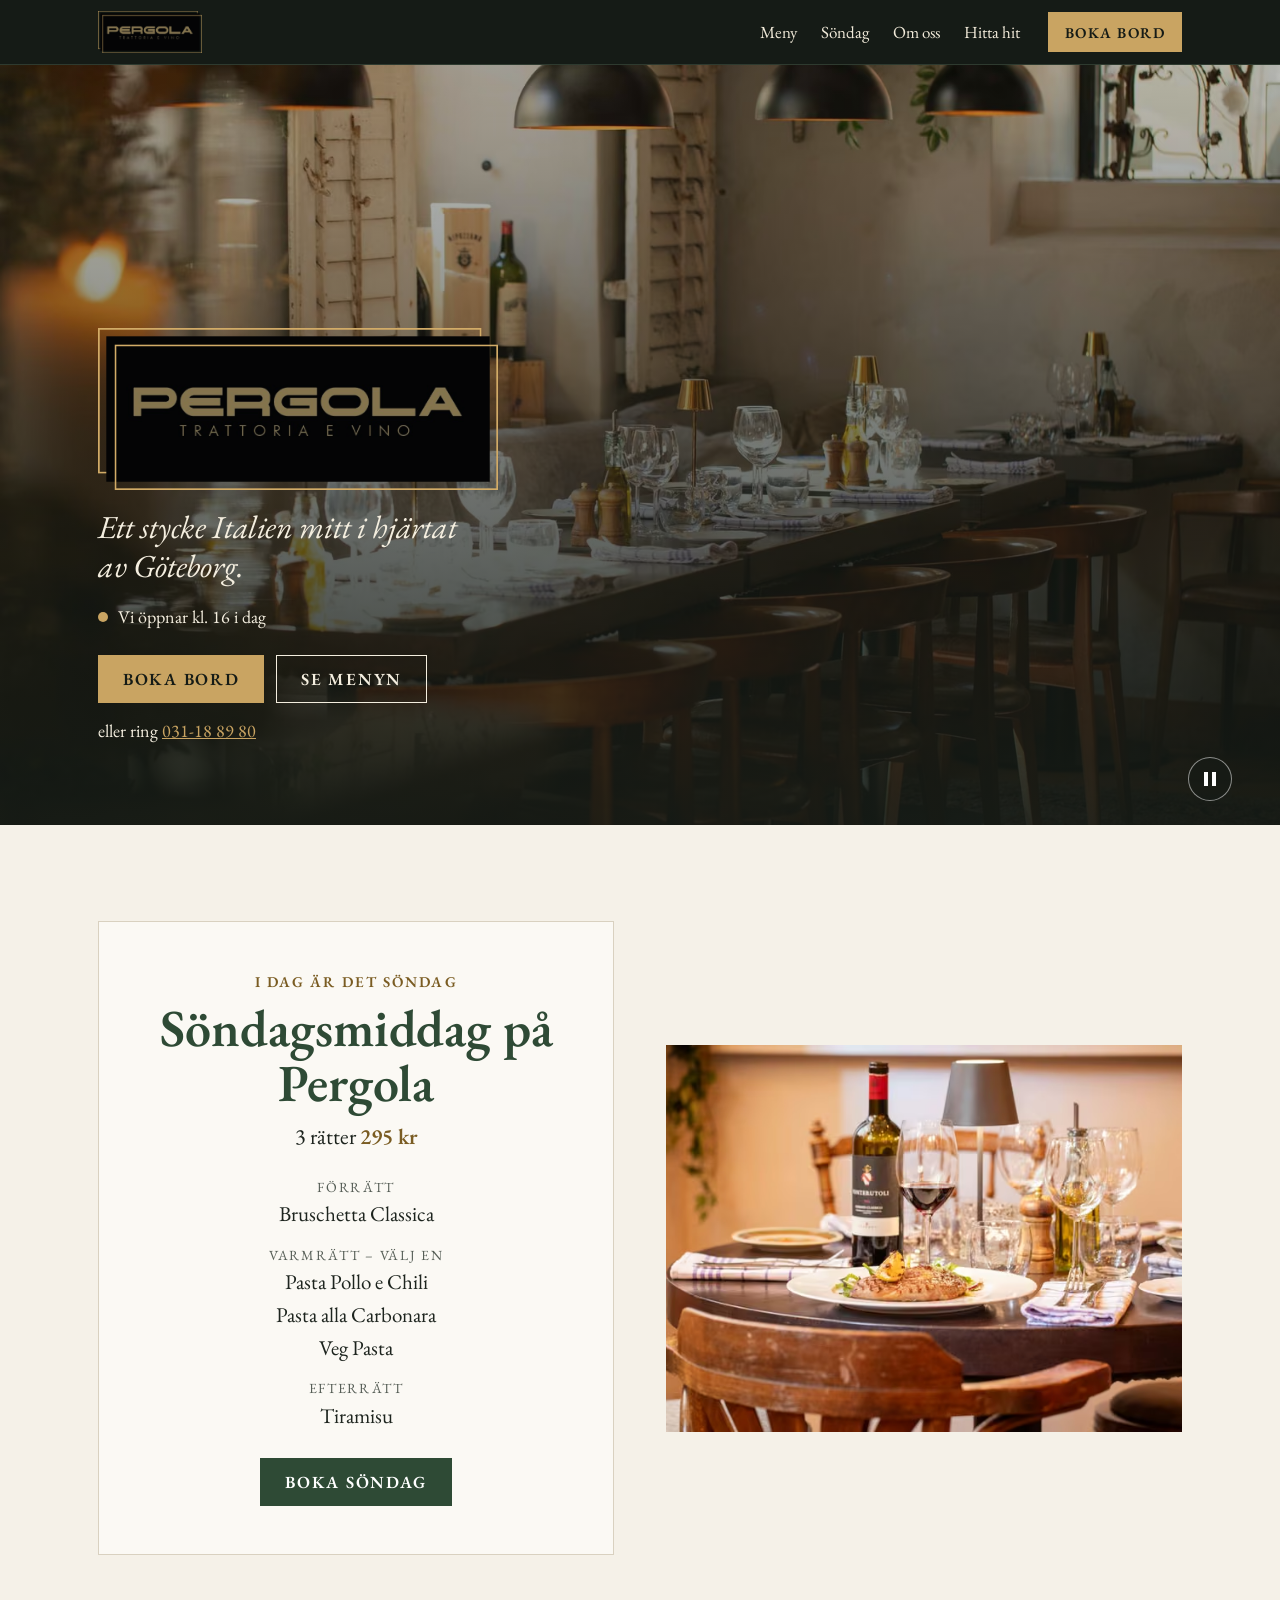
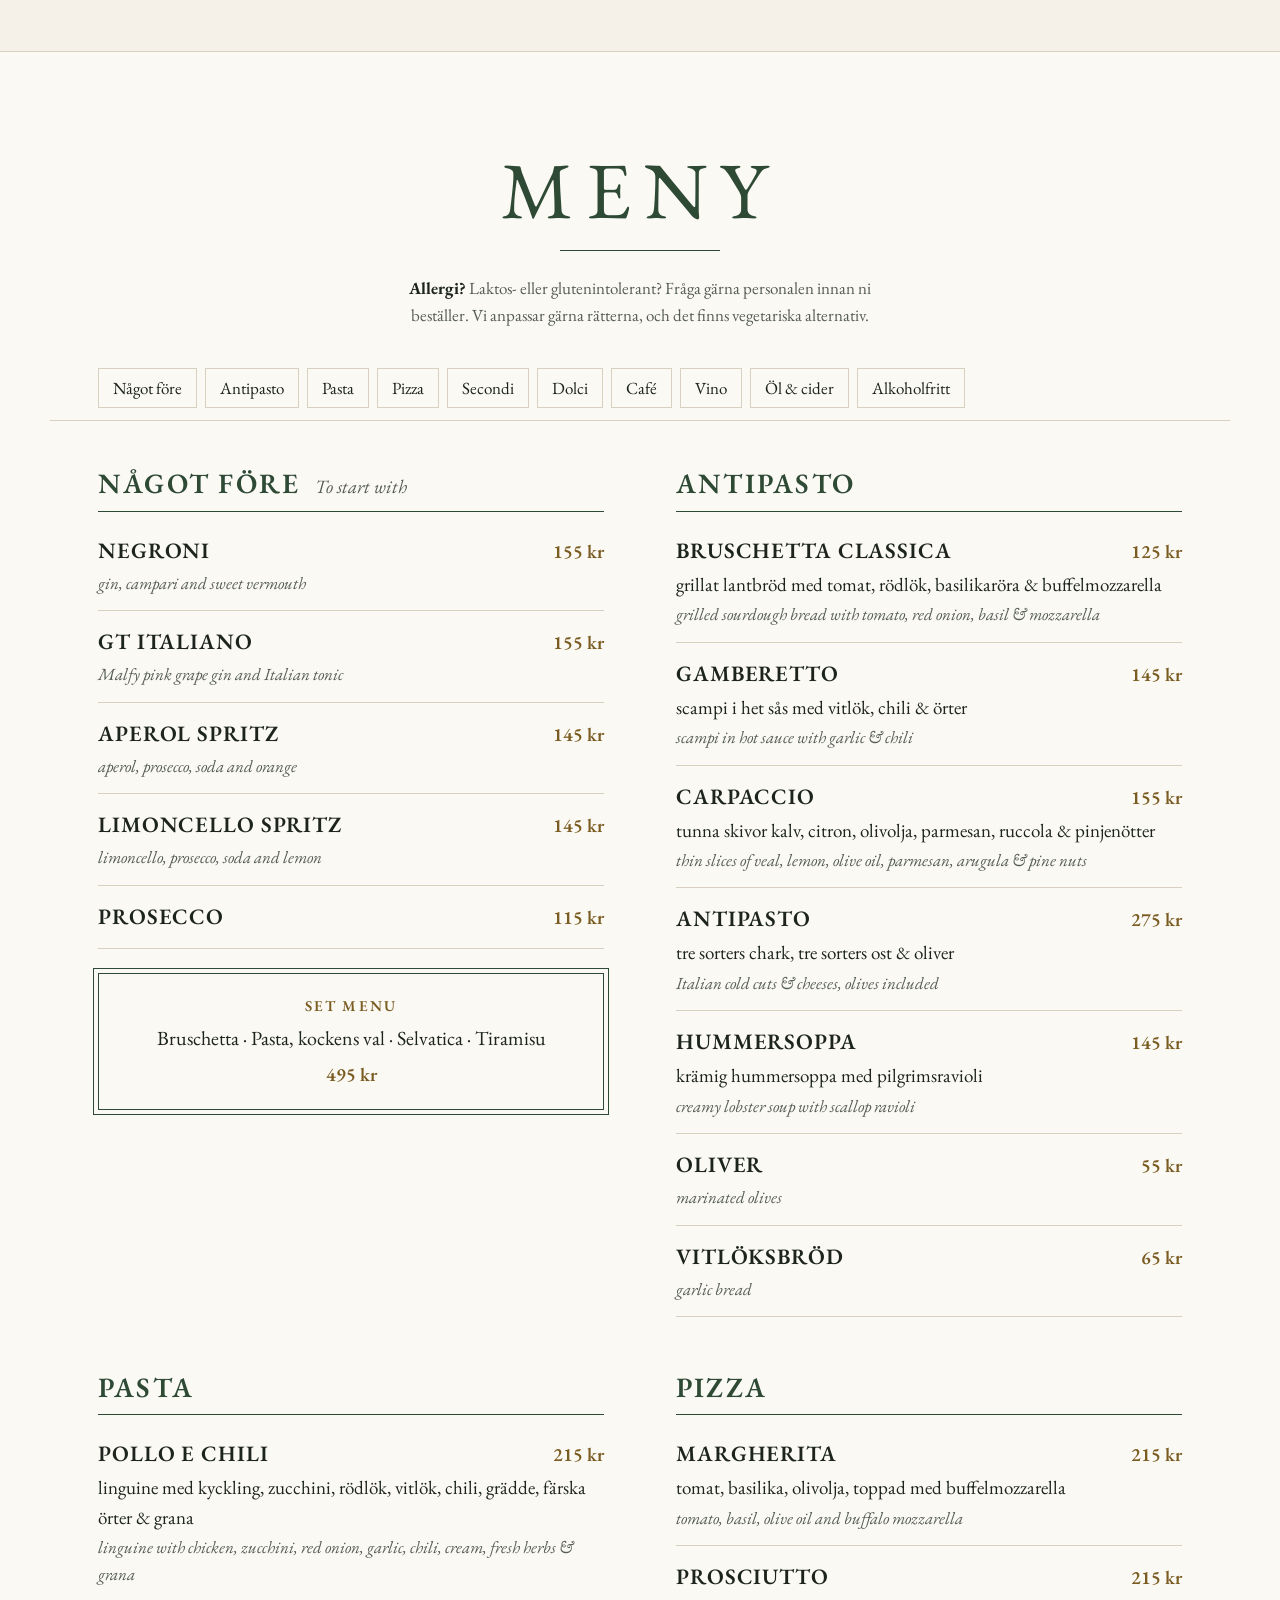
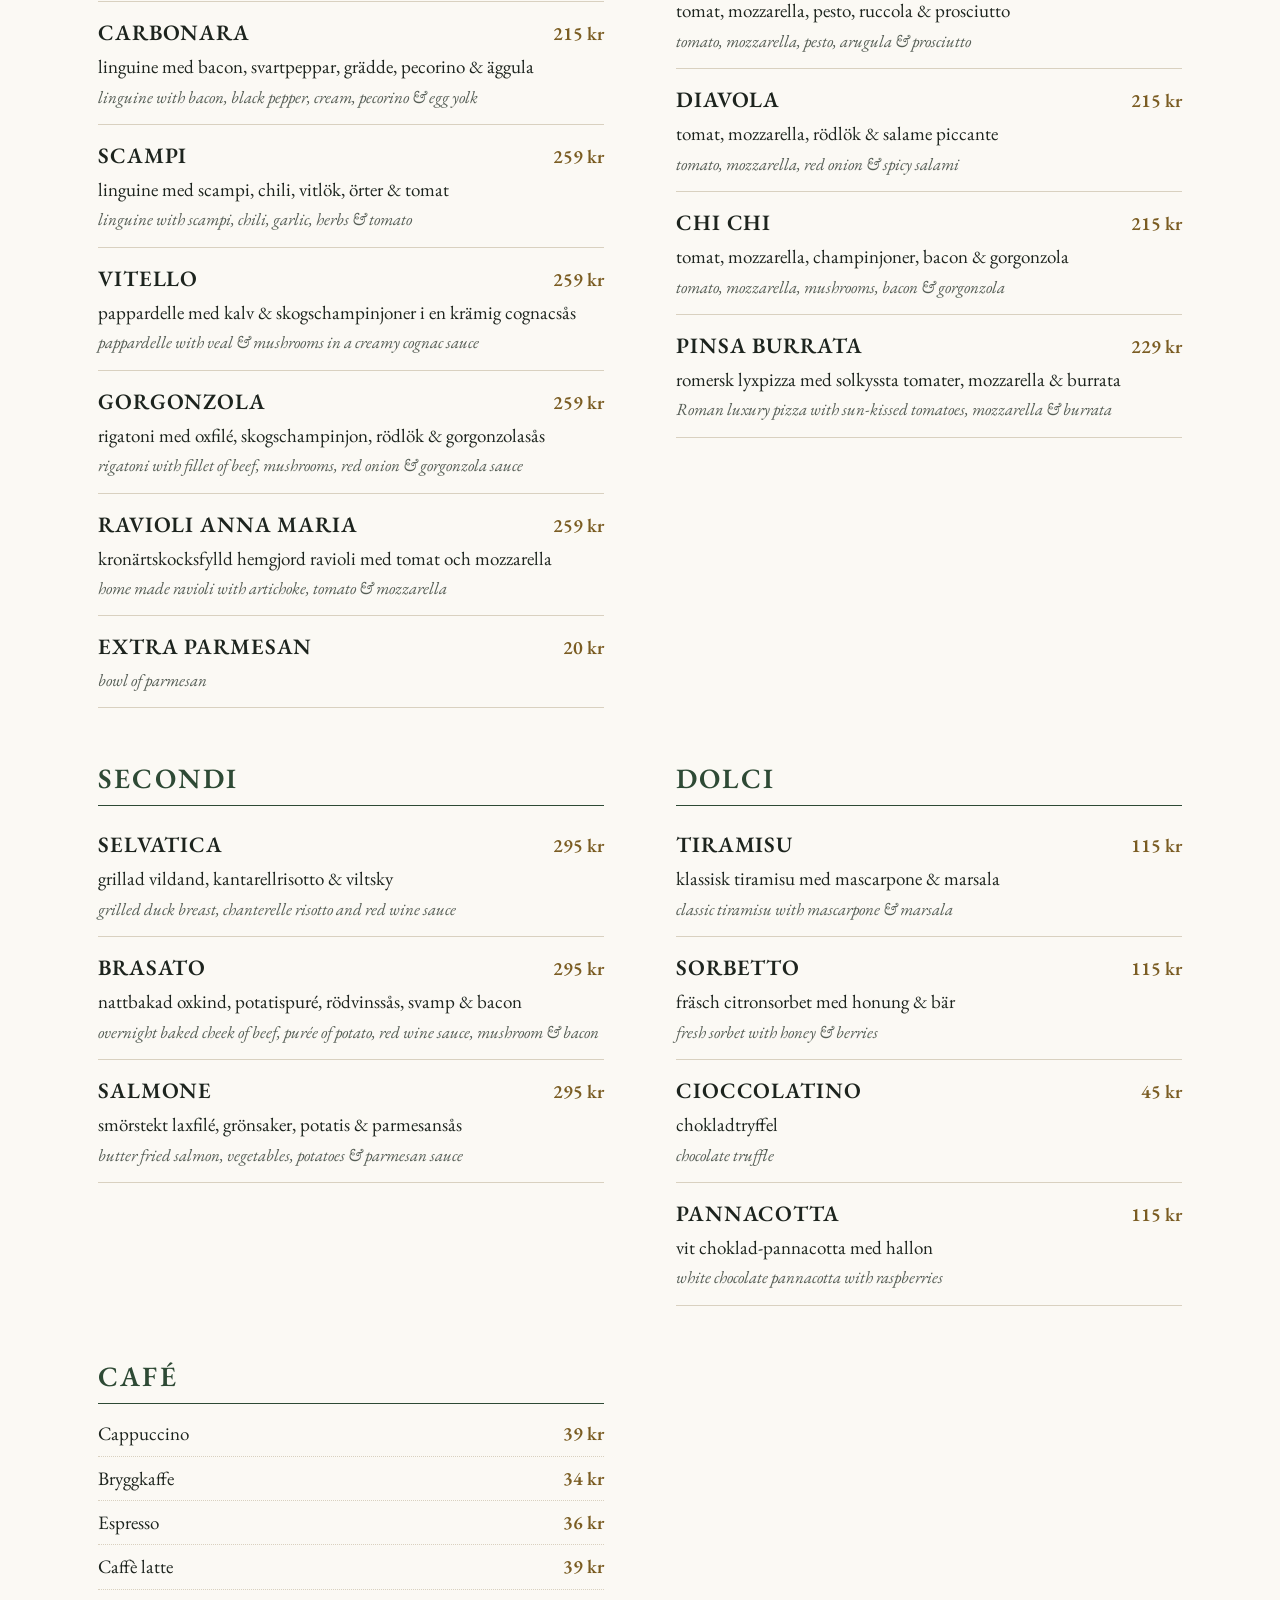
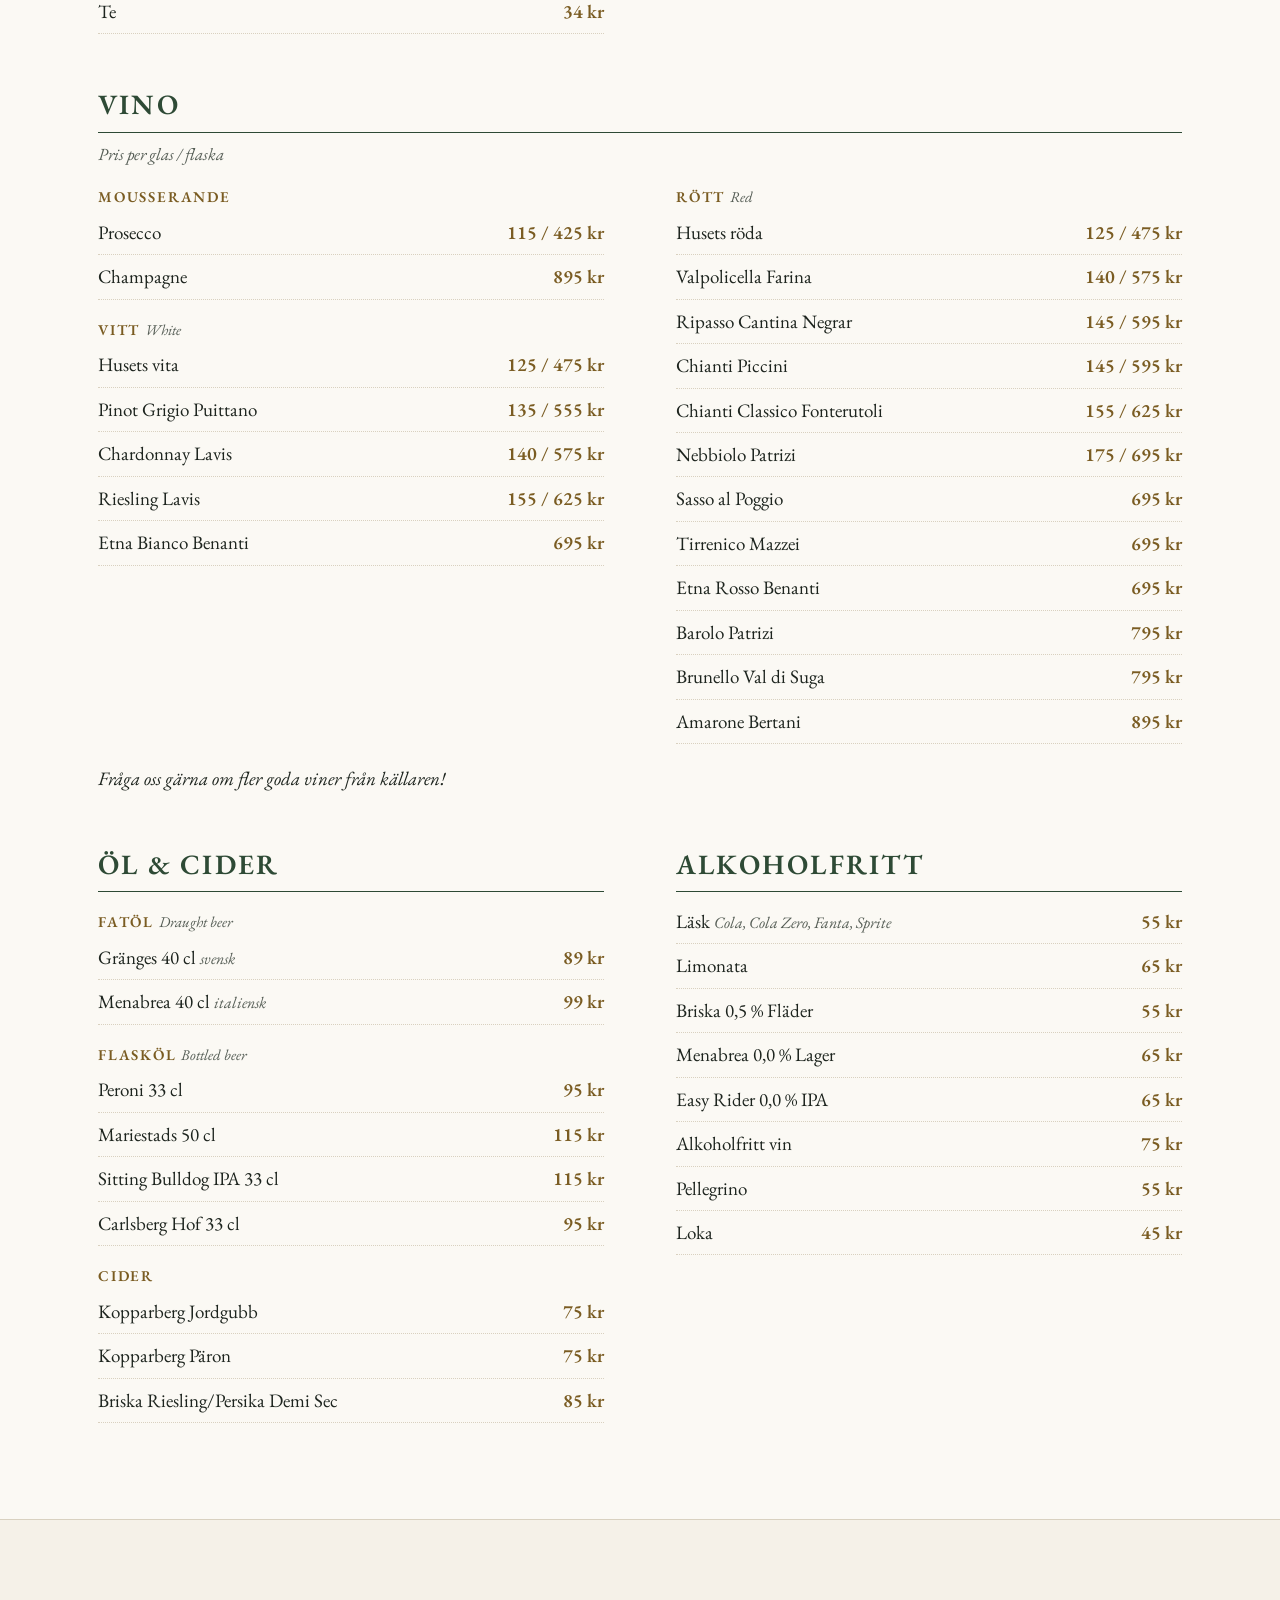
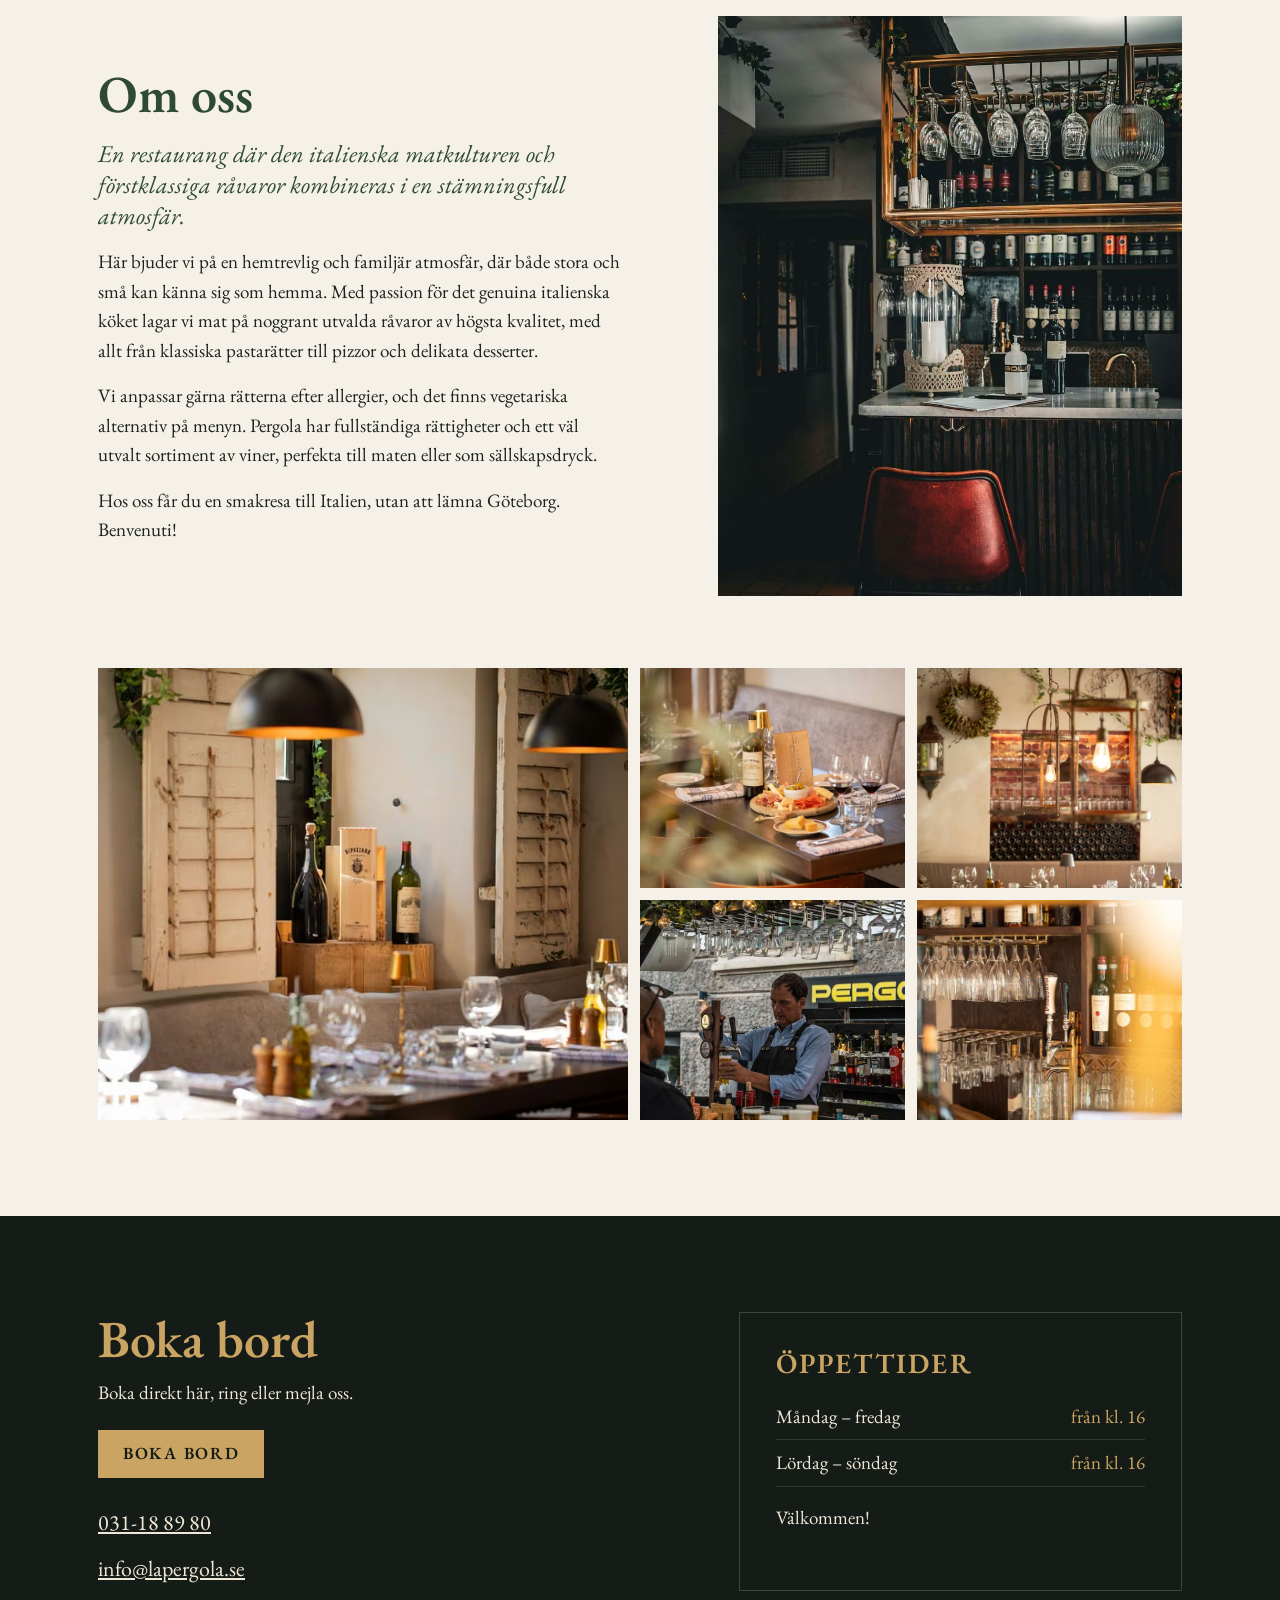
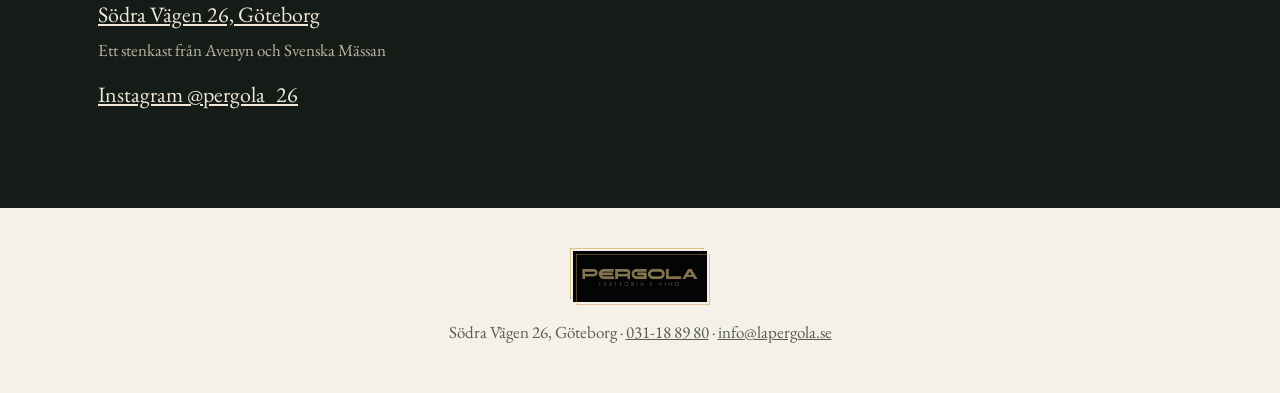
==== index.html @ 42333158 "Pergola: ny statisk sajt byggd från lapergola.se Samma upplägg som originalet (film, söndagsmiddag, " ====
<!doctype html>
<html lang="sv">
<head>
<meta charset="utf-8">
<meta name="viewport" content="width=device-width, initial-scale=1">
<title>Pergola – Trattoria e vino på Södra Vägen 26, Göteborg</title>
<meta name="description" content="Italiensk restaurang på Södra Vägen 26 i Göteborg, ett stenkast från Avenyn och Svenska Mässan. Pasta, pizza, secondi och utvalda viner. Öppet alla dagar från kl. 16. Söndagsmeny tre rätter 295 kr.">
<link rel="canonical" href="https://joachimjohansson.github.io/lapergola/">
<meta name="theme-color" content="#151b16">
<link rel="icon" type="image/png" sizes="32x32" href="ikoner/favicon-32.png">
<link rel="icon" type="image/png" sizes="48x48" href="ikoner/favicon-48.png">
<link rel="apple-touch-icon" href="ikoner/apple-touch-icon.png">
<link rel="manifest" href="site.webmanifest">
<meta property="og:type" content="website">
<meta property="og:locale" content="sv_SE">
<meta property="og:site_name" content="Pergola">
<meta property="og:title" content="Pergola – Trattoria e vino på Södra Vägen 26, Göteborg">
<meta property="og:description" content="Ett stycke Italien mitt i Göteborg. Öppet alla dagar från kl. 16.">
<meta property="og:url" content="https://joachimjohansson.github.io/lapergola/">
<meta property="og:image" content="https://joachimjohansson.github.io/lapergola/bilder/matsal.jpg">
<meta property="og:image:width" content="1600">
<meta property="og:image:height" content="1089">
<meta name="twitter:card" content="summary_large_image">
<script type="application/ld+json">
{"@context":"https://schema.org","@type":"Restaurant","name":"Pergola","alternateName":"La Pergola","url":"https://joachimjohansson.github.io/lapergola/","image":"https://joachimjohansson.github.io/lapergola/bilder/matsal.jpg","telephone":"+46 31 18 89 80","email":"info@lapergola.se","servesCuisine":"Italiensk","acceptsReservations":true,"hasMenu":"https://joachimjohansson.github.io/lapergola/#meny","sameAs":["https://www.instagram.com/pergola_26/"],
"address":{"@type":"PostalAddress","streetAddress":"Södra Vägen 26","addressLocality":"Göteborg","addressCountry":"SE"},
"openingHoursSpecification":[{"@type":"OpeningHoursSpecification","dayOfWeek":["Monday","Tuesday","Wednesday","Thursday","Friday","Saturday","Sunday"],"opens":"16:00"}]}
</script>
<link rel="preload" as="image" href="bilder/matsal-1600.avif" type="image/avif">
<link rel="preconnect" href="https://fonts.googleapis.com">
<link rel="preconnect" href="https://fonts.gstatic.com" crossorigin>
<link href="https://fonts.googleapis.com/css2?family=EB+Garamond:ital,wght@0,400;0,600;1,400&display=swap" rel="stylesheet">
<link rel="stylesheet" href="style.css?v=1">
<script src="https://www.bokabord.se/widget.min.js" async></script>
</head>
<body>
<a class="hoppa" href="#meny">Hoppa till menyn</a>
<header class="topp">
  <div class="wrap">
    <a class="topp-logo" href="#" aria-label="Pergola, till toppen"><img src="bilder/logo.png" alt="" width="480" height="195"></a>
    <nav aria-label="Huvudmeny"><a href="#meny">Meny</a><a href="#sondag">Söndag</a><a href="#om">Om oss</a><a href="#hitta">Hitta hit</a></nav>
    <button class="waiteraid-widget knapp" data-hash="206074e566215a96386093ac5b81f60e">Boka bord</button>
  </div>
</header>

<main>
  <section class="hero" aria-labelledby="hero-rubrik">
    <video muted loop playsinline preload="none" poster="bilder/matsal.jpg" aria-hidden="true">
      <source src="bilder/topvid.mp4" type="video/mp4">
    </video>
    <picture class="hero-bild"><source srcset="bilder/matsal-800.avif 800w, bilder/matsal-1600.avif 1600w" sizes="100vw" type="image/avif"><img src="bilder/matsal.jpg" alt="" width="1600" height="1089"></picture>
    <div class="wrap hero-text">
      <h1 id="hero-rubrik"><img src="bilder/logo.png" alt="Pergola – Trattoria e vino" width="480" height="195"></h1>
      <p class="ingress">Ett stycke Italien mitt i hjärtat av Göteborg.</p>
      <p class="status" id="status" role="status">Öppet alla dagar från kl. 16</p>
      <div class="knappar">
        <button class="waiteraid-widget knapp knapp-guld" data-hash="206074e566215a96386093ac5b81f60e">Boka bord</button>
        <a class="knapp knapp-ljus" href="#meny">Se menyn</a>
      </div>
      <p class="ring">eller ring <a href="tel:+4631188980">031-18 89 80</a></p>
    </div>
    <button class="paus" type="button" aria-pressed="false"><span class="visuellt-dold">Pausa filmen</span></button>
  </section>

  <section id="sondag" class="sondag" aria-labelledby="sondag-rubrik">
    <div class="wrap sondag-grid">
      <div class="sondag-kort">
        <p class="overrad" id="sondag-idag">Varje söndag</p>
        <h2 id="sondag-rubrik">Söndagsmiddag på Pergola</h2>
        <p class="sondag-pris">3 rätter <span>295 kr</span></p>
        <ol class="sondag-ratter">
          <li><small>Förrätt</small>Bruschetta Classica</li>
          <li><small>Varmrätt – välj en</small>Pasta Pollo e Chili<br>Pasta alla Carbonara<br>Veg Pasta</li>
          <li><small>Efterrätt</small>Tiramisu</li>
        </ol>
        <button class="waiteraid-widget knapp" data-hash="206074e566215a96386093ac5b81f60e">Boka söndag</button>
      </div>
      <picture><source srcset="bilder/middag-800.avif 800w, bilder/middag-1600.avif 1600w" sizes="(min-width:860px) 50vw, 100vw" type="image/avif"><img src="bilder/middag.jpg" alt="Dukat bord med en varmrätt, rödvin och glas" width="1600" height="910" loading="lazy" decoding="async"></picture>
    </div>
  </section>

  <section id="meny" class="meny" aria-labelledby="meny-rubrik">
    <div class="wrap">
      <h2 id="meny-rubrik" class="meny-titel">Meny</h2>
      <p class="allergi"><strong>Allergi?</strong> Laktos- eller glutenintolerant? Fråga gärna personalen innan ni beställer. Vi anpassar gärna rätterna, och det finns vegetariska alternativ.</p>
      <nav class="flikar" aria-label="Menyns delar">
        <a href="#fore">Något före</a><a href="#antipasto">Antipasto</a><a href="#pasta">Pasta</a><a href="#pizza">Pizza</a><a href="#secondi">Secondi</a><a href="#dolci">Dolci</a><a href="#cafe">Café</a><a href="#vino">Vino</a><a href="#ol">Öl &amp; cider</a><a href="#alkoholfritt">Alkoholfritt</a>
      </nav>

      <div class="grupper">
        <div class="grupp" id="fore"><h3>Något före <span lang="en">To start with</span></h3>
          <div class="ratt"><div class="ratt-huvud"><b>Negroni</b><span class="pris">155 kr</span></div><p class="en" lang="en">gin, campari and sweet vermouth</p></div>
          <div class="ratt"><div class="ratt-huvud"><b>GT Italiano</b><span class="pris">155 kr</span></div><p class="en" lang="en">Malfy pink grape gin and Italian tonic</p></div>
          <div class="ratt"><div class="ratt-huvud"><b>Aperol Spritz</b><span class="pris">145 kr</span></div><p class="en" lang="en">aperol, prosecco, soda and orange</p></div>
          <div class="ratt"><div class="ratt-huvud"><b>Limoncello Spritz</b><span class="pris">145 kr</span></div><p class="en" lang="en">limoncello, prosecco, soda and lemon</p></div>
          <div class="ratt"><div class="ratt-huvud"><b>Prosecco</b><span class="pris">115 kr</span></div></div>
          <div class="set">
            <p class="overrad">Set menu</p>
            <p class="set-ratter">Bruschetta · Pasta, kockens val · Selvatica · Tiramisu</p>
            <p class="pris">495 kr</p>
          </div>
        </div>

        <div class="grupp" id="antipasto"><h3>Antipasto</h3>
          <div class="ratt"><div class="ratt-huvud"><b>Bruschetta Classica</b><span class="pris">125 kr</span></div><p>grillat lantbröd med tomat, rödlök, basilikaröra &amp; buffelmozzarella</p><p class="en" lang="en">grilled sourdough bread with tomato, red onion, basil &amp; mozzarella</p></div>
          <div class="ratt"><div class="ratt-huvud"><b>Gamberetto</b><span class="pris">145 kr</span></div><p>scampi i het sås med vitlök, chili &amp; örter</p><p class="en" lang="en">scampi in hot sauce with garlic &amp; chili</p></div>
          <div class="ratt"><div class="ratt-huvud"><b>Carpaccio</b><span class="pris">155 kr</span></div><p>tunna skivor kalv, citron, olivolja, parmesan, ruccola &amp; pinjenötter</p><p class="en" lang="en">thin slices of veal, lemon, olive oil, parmesan, arugula &amp; pine nuts</p></div>
          <div class="ratt"><div class="ratt-huvud"><b>Antipasto</b><span class="pris">275 kr</span></div><p>tre sorters chark, tre sorters ost &amp; oliver</p><p class="en" lang="en">Italian cold cuts &amp; cheeses, olives included</p></div>
          <div class="ratt"><div class="ratt-huvud"><b>Hummersoppa</b><span class="pris">145 kr</span></div><p>krämig hummersoppa med pilgrimsravioli</p><p class="en" lang="en">creamy lobster soup with scallop ravioli</p></div>
          <div class="ratt"><div class="ratt-huvud"><b>Oliver</b><span class="pris">55 kr</span></div><p class="en" lang="en">marinated olives</p></div>
          <div class="ratt"><div class="ratt-huvud"><b>Vitlöksbröd</b><span class="pris">65 kr</span></div><p class="en" lang="en">garlic bread</p></div>
        </div>

        <div class="grupp" id="pasta"><h3>Pasta</h3>
          <div class="ratt"><div class="ratt-huvud"><b>Pollo e Chili</b><span class="pris">215 kr</span></div><p>linguine med kyckling, zucchini, rödlök, vitlök, chili, grädde, färska örter &amp; grana</p><p class="en" lang="en">linguine with chicken, zucchini, red onion, garlic, chili, cream, fresh herbs &amp; grana</p></div>
          <div class="ratt"><div class="ratt-huvud"><b>Carbonara</b><span class="pris">215 kr</span></div><p>linguine med bacon, svartpeppar, grädde, pecorino &amp; äggula</p><p class="en" lang="en">linguine with bacon, black pepper, cream, pecorino &amp; egg yolk</p></div>
          <div class="ratt"><div class="ratt-huvud"><b>Scampi</b><span class="pris">259 kr</span></div><p>linguine med scampi, chili, vitlök, örter &amp; tomat</p><p class="en" lang="en">linguine with scampi, chili, garlic, herbs &amp; tomato</p></div>
          <div class="ratt"><div class="ratt-huvud"><b>Vitello</b><span class="pris">259 kr</span></div><p>pappardelle med kalv &amp; skogschampinjoner i en krämig cognacsås</p><p class="en" lang="en">pappardelle with veal &amp; mushrooms in a creamy cognac sauce</p></div>
          <div class="ratt"><div class="ratt-huvud"><b>Gorgonzola</b><span class="pris">259 kr</span></div><p>rigatoni med oxfilé, skogschampinjon, rödlök &amp; gorgonzolasås</p><p class="en" lang="en">rigatoni with fillet of beef, mushrooms, red onion &amp; gorgonzola sauce</p></div>
          <div class="ratt"><div class="ratt-huvud"><b>Ravioli Anna Maria</b><span class="pris">259 kr</span></div><p>kronärtskocksfylld hemgjord ravioli med tomat och mozzarella</p><p class="en" lang="en">home made ravioli with artichoke, tomato &amp; mozzarella</p></div>
          <div class="ratt"><div class="ratt-huvud"><b>Extra parmesan</b><span class="pris">20 kr</span></div><p class="en" lang="en">bowl of parmesan</p></div>
        </div>

        <div class="grupp" id="pizza"><h3>Pizza</h3>
          <div class="ratt"><div class="ratt-huvud"><b>Margherita</b><span class="pris">215 kr</span></div><p>tomat, basilika, olivolja, toppad med buffelmozzarella</p><p class="en" lang="en">tomato, basil, olive oil and buffalo mozzarella</p></div>
          <div class="ratt"><div class="ratt-huvud"><b>Prosciutto</b><span class="pris">215 kr</span></div><p>tomat, mozzarella, pesto, ruccola &amp; prosciutto</p><p class="en" lang="en">tomato, mozzarella, pesto, arugula &amp; prosciutto</p></div>
          <div class="ratt"><div class="ratt-huvud"><b>Diavola</b><span class="pris">215 kr</span></div><p>tomat, mozzarella, rödlök &amp; salame piccante</p><p class="en" lang="en">tomato, mozzarella, red onion &amp; spicy salami</p></div>
          <div class="ratt"><div class="ratt-huvud"><b>Chi Chi</b><span class="pris">215 kr</span></div><p>tomat, mozzarella, champinjoner, bacon &amp; gorgonzola</p><p class="en" lang="en">tomato, mozzarella, mushrooms, bacon &amp; gorgonzola</p></div>
          <div class="ratt"><div class="ratt-huvud"><b>Pinsa Burrata</b><span class="pris">229 kr</span></div><p>romersk lyxpizza med solkyssta tomater, mozzarella &amp; burrata</p><p class="en" lang="en">Roman luxury pizza with sun-kissed tomatoes, mozzarella &amp; burrata</p></div>
        </div>

        <div class="grupp" id="secondi"><h3>Secondi</h3>
          <div class="ratt"><div class="ratt-huvud"><b>Selvatica</b><span class="pris">295 kr</span></div><p>grillad vildand, kantarellrisotto &amp; viltsky</p><p class="en" lang="en">grilled duck breast, chanterelle risotto and red wine sauce</p></div>
          <div class="ratt"><div class="ratt-huvud"><b>Brasato</b><span class="pris">295 kr</span></div><p>nattbakad oxkind, potatispuré, rödvinssås, svamp &amp; bacon</p><p class="en" lang="en">overnight baked cheek of beef, purée of potato, red wine sauce, mushroom &amp; bacon</p></div>
          <div class="ratt"><div class="ratt-huvud"><b>Salmone</b><span class="pris">295 kr</span></div><p>smörstekt laxfilé, grönsaker, potatis &amp; parmesansås</p><p class="en" lang="en">butter fried salmon, vegetables, potatoes &amp; parmesan sauce</p></div>
        </div>

        <div class="grupp" id="dolci"><h3>Dolci</h3>
          <div class="ratt"><div class="ratt-huvud"><b>Tiramisu</b><span class="pris">115 kr</span></div><p>klassisk tiramisu med mascarpone &amp; marsala</p><p class="en" lang="en">classic tiramisu with mascarpone &amp; marsala</p></div>
          <div class="ratt"><div class="ratt-huvud"><b>Sorbetto</b><span class="pris">115 kr</span></div><p>fräsch citronsorbet med honung &amp; bär</p><p class="en" lang="en">fresh sorbet with honey &amp; berries</p></div>
          <div class="ratt"><div class="ratt-huvud"><b>Cioccolatino</b><span class="pris">45 kr</span></div><p>chokladtryffel</p><p class="en" lang="en">chocolate truffle</p></div>
          <div class="ratt"><div class="ratt-huvud"><b>Pannacotta</b><span class="pris">115 kr</span></div><p>vit choklad-pannacotta med hallon</p><p class="en" lang="en">white chocolate pannacotta with raspberries</p></div>
        </div>

        <div class="grupp" id="cafe"><h3>Café</h3>
          <ul class="lista">
            <li><span>Cappuccino</span><span class="pris">39 kr</span></li>
            <li><span>Bryggkaffe</span><span class="pris">34 kr</span></li>
            <li><span>Espresso</span><span class="pris">36 kr</span></li>
            <li><span>Caffè latte</span><span class="pris">39 kr</span></li>
            <li><span>Te</span><span class="pris">34 kr</span></li>
          </ul>
        </div>

        <div class="grupp grupp-bred" id="vino"><h3>Vino</h3>
          <p class="glas-flaska">Pris per glas / flaska</p>
          <div class="vin-kolumner">
            <div>
              <h4>Mousserande</h4>
              <ul class="lista">
                <li><span>Prosecco</span><span class="pris">115 / 425 kr</span></li>
                <li><span>Champagne</span><span class="pris">895 kr</span></li>
              </ul>
              <h4>Vitt <span lang="en">White</span></h4>
              <ul class="lista">
                <li><span>Husets vita</span><span class="pris">125 / 475 kr</span></li>
                <li><span>Pinot Grigio Puittano</span><span class="pris">135 / 555 kr</span></li>
                <li><span>Chardonnay Lavis</span><span class="pris">140 / 575 kr</span></li>
                <li><span>Riesling Lavis</span><span class="pris">155 / 625 kr</span></li>
                <li><span>Etna Bianco Benanti</span><span class="pris">695 kr</span></li>
              </ul>
            </div>
            <div>
              <h4>Rött <span lang="en">Red</span></h4>
              <ul class="lista">
                <li><span>Husets röda</span><span class="pris">125 / 475 kr</span></li>
                <li><span>Valpolicella Farina</span><span class="pris">140 / 575 kr</span></li>
                <li><span>Ripasso Cantina Negrar</span><span class="pris">145 / 595 kr</span></li>
                <li><span>Chianti Piccini</span><span class="pris">145 / 595 kr</span></li>
                <li><span>Chianti Classico Fonterutoli</span><span class="pris">155 / 625 kr</span></li>
                <li><span>Nebbiolo Patrizi</span><span class="pris">175 / 695 kr</span></li>
                <li><span>Sasso al Poggio</span><span class="pris">695 kr</span></li>
                <li><span>Tirrenico Mazzei</span><span class="pris">695 kr</span></li>
                <li><span>Etna Rosso Benanti</span><span class="pris">695 kr</span></li>
                <li><span>Barolo Patrizi</span><span class="pris">795 kr</span></li>
                <li><span>Brunello Val di Suga</span><span class="pris">795 kr</span></li>
                <li><span>Amarone Bertani</span><span class="pris">895 kr</span></li>
              </ul>
            </div>
          </div>
          <p class="kallaren">Fråga oss gärna om fler goda viner från källaren!</p>
        </div>

        <div class="grupp" id="ol"><h3>Öl &amp; cider</h3>
          <h4>Fatöl <span lang="en">Draught beer</span></h4>
          <ul class="lista">
            <li><span>Gränges 40 cl <small>svensk</small></span><span class="pris">89 kr</span></li>
            <li><span>Menabrea 40 cl <small>italiensk</small></span><span class="pris">99 kr</span></li>
          </ul>
          <h4>Flasköl <span lang="en">Bottled beer</span></h4>
          <ul class="lista">
            <li><span>Peroni 33 cl</span><span class="pris">95 kr</span></li>
            <li><span>Mariestads 50 cl</span><span class="pris">115 kr</span></li>
            <li><span>Sitting Bulldog IPA 33 cl</span><span class="pris">115 kr</span></li>
            <li><span>Carlsberg Hof 33 cl</span><span class="pris">95 kr</span></li>
          </ul>
          <h4>Cider</h4>
          <ul class="lista">
            <li><span>Kopparberg Jordgubb</span><span class="pris">75 kr</span></li>
            <li><span>Kopparberg Päron</span><span class="pris">75 kr</span></li>
            <li><span>Briska Riesling/Persika Demi Sec</span><span class="pris">85 kr</span></li>
          </ul>
        </div>

        <div class="grupp" id="alkoholfritt"><h3>Alkoholfritt</h3>
          <ul class="lista">
            <li><span>Läsk <small>Cola, Cola Zero, Fanta, Sprite</small></span><span class="pris">55 kr</span></li>
            <li><span>Limonata</span><span class="pris">65 kr</span></li>
            <li><span>Briska 0,5 % Fläder</span><span class="pris">55 kr</span></li>
            <li><span>Menabrea 0,0 % Lager</span><span class="pris">65 kr</span></li>
            <li><span>Easy Rider 0,0 % IPA</span><span class="pris">65 kr</span></li>
            <li><span>Alkoholfritt vin</span><span class="pris">75 kr</span></li>
            <li><span>Pellegrino</span><span class="pris">55 kr</span></li>
            <li><span>Loka</span><span class="pris">45 kr</span></li>
          </ul>
        </div>
      </div>
    </div>
  </section>

  <section id="om" class="om" aria-labelledby="om-rubrik">
    <div class="wrap om-grid">
      <div class="om-text">
        <h2 id="om-rubrik">Om oss</h2>
        <p class="ingress-mork">En restaurang där den italienska matkulturen och förstklassiga råvaror kombineras i en stämningsfull atmosfär.</p>
        <p>Här bjuder vi på en hemtrevlig och familjär atmosfär, där både stora och små kan känna sig som hemma. Med passion för det genuina italienska köket lagar vi mat på noggrant utvalda råvaror av högsta kvalitet, med allt från klassiska pastarätter till pizzor och delikata desserter.</p>
        <p>Vi anpassar gärna rätterna efter allergier, och det finns vegetariska alternativ på menyn. Pergola har fullständiga rättigheter och ett väl utvalt sortiment av viner, perfekta till maten eller som sällskapsdryck.</p>
        <p>Hos oss får du en smakresa till Italien, utan att lämna Göteborg. Benvenuti!</p>
      </div>
      <picture class="om-bild"><source srcset="bilder/bar-800.avif 800w, bilder/bar-1365.avif 1365w" sizes="(min-width:860px) 40vw, 100vw" type="image/avif"><img src="bilder/bar.jpg" alt="Baren med vinflaskor, hängande glas och en barstol i rött läder" width="1365" height="2048" loading="lazy" decoding="async"></picture>
    </div>
    <div class="wrap galleri">
      <picture><source srcset="bilder/fonster-800.avif 800w, bilder/fonster-1600.avif 1600w" sizes="(min-width:860px) 50vw, 100vw" type="image/avif"><img src="bilder/fonster.jpg" alt="Dukat bord framför gamla fönsterluckor och vinflaskor" width="1600" height="1067" loading="lazy" decoding="async"></picture>
      <picture><source srcset="bilder/antipasto-800.avif 800w, bilder/antipasto-1600.avif 1600w" sizes="(min-width:860px) 25vw, 50vw" type="image/avif"><img src="bilder/antipasto.jpg" alt="Antipastobricka med chark och ost, rödvin och glas" width="1600" height="1052" loading="lazy" decoding="async"></picture>
      <picture><source srcset="bilder/vinvagg-800.avif 800w, bilder/vinvagg-1600.avif 1600w" sizes="(min-width:860px) 25vw, 50vw" type="image/avif"><img src="bilder/vinvagg.jpg" alt="Vinvägg i tegel med lyktor och en krans" width="1600" height="1055" loading="lazy" decoding="async"></picture>
      <picture><source srcset="bilder/uteservering-800.avif 800w, bilder/uteservering-1079.avif 1079w" sizes="(min-width:860px) 25vw, 50vw" type="image/avif"><img src="bilder/uteservering.jpg" alt="Bartendern häller upp öl under ljusslingor vid uteserveringen" width="1079" height="1619" loading="lazy" decoding="async"></picture>
      <picture><source srcset="bilder/glas-800.avif 800w, bilder/glas-1600.avif 1600w" sizes="(min-width:860px) 25vw, 50vw" type="image/avif"><img src="bilder/glas.jpg" alt="Hängande vinglas, ölkran och vinflaskor i baren" width="1600" height="966" loading="lazy" decoding="async"></picture>
    </div>
  </section>

  <section id="hitta" class="hitta" aria-labelledby="hitta-rubrik">
    <div class="wrap hitta-grid">
      <div>
        <h2 id="hitta-rubrik">Boka bord</h2>
        <p>Boka direkt här, ring eller mejla oss.</p>
        <button class="waiteraid-widget knapp knapp-guld" data-hash="206074e566215a96386093ac5b81f60e">Boka bord</button>
        <ul class="kontakt">
          <li><a href="tel:+4631188980">031-18 89 80</a></li>
          <li><a href="mailto:info@lapergola.se">info@lapergola.se</a></li>
          <li><a href="https://www.google.com/maps/search/?api=1&amp;query=S%C3%B6dra+V%C3%A4gen+26+G%C3%B6teborg">Södra Vägen 26, Göteborg</a><br><small>Ett stenkast från Avenyn och Svenska Mässan</small></li>
          <li><a href="https://www.instagram.com/pergola_26/">Instagram @pergola_26</a></li>
        </ul>
      </div>
      <div class="tider" data-closed="">
        <!-- Stängda dagar (helgdagar, semester): skriv datumen i data-closed ovan, t.ex. data-closed="2026-12-24, 2026-12-25" -->
        <h3>Öppettider</h3>
        <dl>
          <div><dt>Måndag – fredag</dt><dd>från kl. 16</dd></div>
          <div><dt>Lördag – söndag</dt><dd>från kl. 16</dd></div>
        </dl>
        <p>Välkommen!</p>
      </div>
    </div>
  </section>
</main>

<footer>
  <div class="wrap">
    <img src="bilder/logo.png" alt="Pergola – Trattoria e vino" width="480" height="195" loading="lazy">
    <p>Södra Vägen 26, Göteborg · <a href="tel:+4631188980">031-18 89 80</a> · <a href="mailto:info@lapergola.se">info@lapergola.se</a></p>
  </div>
</footer>

<div class="mobilrad" aria-label="Snabbval">
  <button class="waiteraid-widget knapp knapp-guld" data-hash="206074e566215a96386093ac5b81f60e">Boka bord</button>
  <a class="knapp knapp-ljus" href="tel:+4631188980">Ring</a>
</div>

<script src="oppet.js"></script>
<script>
// Öppetstatus i toppen och söndagsmarkering, utan stängningstid (den finns inte på originalsajten)
const tider = document.querySelector(".tider");
const status = document.getElementById("status"); // window.status finns redan, så hämta elementet uttryckligen
const stangda = tider.dataset.closed.split(",").map(s => s.trim()).filter(Boolean);
function tick() {
  const s = pergolaStatus(new Date(), stangda);
  status.textContent = s.closedToday ? "Stängt i dag" : s.open ? `Öppet i kväll från kl. ${s.opens}` : `Vi öppnar kl. ${s.opens} i dag`;
  status.classList.toggle("oppet", !!s.open);
  document.getElementById("sondag-idag").textContent = s.sunday && !s.closedToday ? "I dag är det söndag" : "Varje söndag";
}
tick(); setInterval(tick, 60000);
// Filmen i toppen: spelas bara utan önskemål om minskad rörelse, och går alltid att pausa (WCAG 2.2.2)
const film = document.querySelector(".hero video"), paus = document.querySelector(".paus");
function rorelse(pa) {
  paus.setAttribute("aria-pressed", String(!pa));
  paus.firstElementChild.textContent = pa ? "Pausa filmen" : "Spela filmen";
  if (pa) film.play().then(() => film.classList.add("spelar")).catch(() => {}); else film.pause();
}
paus.onclick = () => rorelse(paus.getAttribute("aria-pressed") === "true");
rorelse(!matchMedia("(prefers-reduced-motion: reduce)").matches);
</script>
</body>
</html>
---- style.css ----
/* 1. Färger, typsnitt och mått. Ändra här. */
:root {
  --papper: #f5f1e8;     /* sidans bakgrund, som menyns papper */
  --papper-2: #ebe5d7;
  --kort: #fbf9f4;
  --natt: #151b16;       /* loggans svarta */
  --oliv: #2e4a35;       /* rubriker och knappar på ljus botten */
  --oliv-mork: #223828;
  --guld: #c9a462;       /* loggans guld, bara på mörk botten */
  --guld-text: #7a5c22;  /* guld som klarar 4,5:1 på papper */
  --blck: #1d241e;
  --dampad: #555d55;
  --linje: #d9d1c0;
  --f: "EB Garamond", Georgia, "Times New Roman", serif;
  --wrap: 1180px;
  --sida: clamp(16px, 4vw, 48px);
}

/* 2. Grund */
*, *::before, *::after { box-sizing: border-box; }
html { -webkit-text-size-adjust: 100%; text-size-adjust: 100%; scroll-behavior: smooth; }
@media (prefers-reduced-motion: reduce) { html { scroll-behavior: auto; } }
body { margin: 0; background: var(--papper); color: var(--blck); font: 400 19px/1.55 var(--f); }
img, video { display: block; max-width: 100%; height: auto; }
a { color: inherit; }
h1, h2, h3, h4, p, ul, ol, dl, dd { margin: 0; }
h2, h3, h4 { font-weight: 600; color: var(--oliv); line-height: 1.05; }
h2 { font-size: clamp(36px, 5vw, 52px); }
h3 { font-size: 28px; text-transform: uppercase; letter-spacing: .08em; }
h4 { font-size: 15px; text-transform: uppercase; letter-spacing: .12em; color: var(--guld-text); margin: 22px 0 6px; }
h3 span, h4 span { font-weight: 400; color: var(--dampad); text-transform: none; letter-spacing: 0; font-style: italic; }
h3 span { font-size: 19px; margin-left: 6px; }
[id] { scroll-margin-top: 80px; }
.wrap { max-width: var(--wrap); margin: 0 auto; padding: 0 var(--sida); }
.visuellt-dold { position: absolute; width: 1px; height: 1px; overflow: hidden; clip: rect(0 0 0 0); white-space: nowrap; }
.hoppa { position: absolute; left: -999px; top: 8px; z-index: 30; background: var(--kort); padding: 8px 14px; }
.hoppa:focus { left: 8px; }
:focus-visible { outline: 3px solid var(--guld); outline-offset: 3px; }
.overrad { font-size: 15px; text-transform: uppercase; letter-spacing: .14em; color: var(--guld-text); font-weight: 600; }

/* 3. Knappar */
.knapp { display: inline-flex; align-items: center; justify-content: center; min-height: 48px; padding: 0 24px; border: 1px solid var(--oliv); border-radius: 0; background: var(--oliv); color: #fff; font: 600 17px/1 var(--f); text-transform: uppercase; letter-spacing: .1em; text-decoration: none; white-space: nowrap; cursor: pointer; transition: background .2s, color .2s; }
.knapp:hover { background: var(--oliv-mork); }
.knapp-guld { background: var(--guld); border-color: var(--guld); color: var(--natt); }
.knapp-guld:hover { background: #dbb978; }
.knapp-ljus { background: transparent; border-color: currentColor; color: inherit; }
.knapp-ljus:hover { background: rgb(255 255 255 / .1); }

/* 4. Sidhuvud */
.topp { position: sticky; top: 0; z-index: 20; background: var(--natt); color: #f1ead9; border-bottom: 1px solid #2e3a2f; }
.topp .wrap { display: flex; align-items: center; gap: 28px; height: 64px; }
.topp-logo img { width: 104px; }
.topp nav { display: flex; gap: 24px; margin-left: auto; font-size: 17px; }
.topp nav a { text-decoration: none; }
.topp nav a:hover { color: var(--guld); }
.topp .knapp { min-height: 40px; padding: 0 16px; font-size: 15px; background: var(--guld); border-color: var(--guld); color: var(--natt); }

/* 5. Toppen med film */
.hero { position: relative; min-height: min(86vh, 760px); display: grid; align-items: end; color: #f4eedf; background: var(--natt); overflow: hidden; }
.hero video, .hero-bild, .hero-bild img { position: absolute; inset: 0; width: 100%; height: 100%; object-fit: cover; }
.hero video { z-index: 1; opacity: 0; transition: opacity .6s; }
.hero video.spelar { opacity: 1; }
.hero::after { content: ""; position: absolute; inset: 0; z-index: 2; background: linear-gradient(180deg, rgb(21 27 22 / .25) 0%, rgb(21 27 22 / .55) 45%, rgb(21 27 22 / .92) 100%); }
.hero-text { position: relative; z-index: 3; width: 100%; padding-top: 120px; padding-bottom: clamp(40px, 7vw, 80px); }
.hero h1 img { width: clamp(240px, 34vw, 400px); }
.ingress { font-size: clamp(24px, 3vw, 32px); font-style: italic; margin-top: 18px; max-width: 26ch; line-height: 1.2; }
.status { margin-top: 18px; font-size: 18px; display: flex; align-items: center; gap: 10px; }
.status::before { content: ""; width: 10px; height: 10px; border-radius: 50%; background: var(--guld); }
.status.oppet::before { background: #7fbf86; }
.knappar { display: flex; flex-wrap: wrap; gap: 12px; margin-top: 24px; }
.ring { margin-top: 14px; font-size: 18px; }
.ring a { color: var(--guld); }
.paus { position: absolute; z-index: 4; right: var(--sida); bottom: 24px; width: 44px; height: 44px; border: 1px solid rgb(255 255 255 / .5); border-radius: 50%; background: rgb(21 27 22 / .5); cursor: pointer; }
.paus::before, .paus::after { content: ""; position: absolute; top: 14px; width: 4px; height: 14px; background: #fff; }
.paus::before { left: 15px; } .paus::after { right: 15px; }
.paus[aria-pressed="true"]::before { left: 17px; width: 0; height: 0; background: none; border-left: 12px solid #fff; border-top: 7px solid transparent; border-bottom: 7px solid transparent; }
.paus[aria-pressed="true"]::after { display: none; }

/* 6. Söndag */
.sondag { padding: clamp(56px, 8vw, 96px) 0; }
.sondag-grid { display: grid; grid-template-columns: 1fr 1fr; gap: clamp(24px, 4vw, 56px); align-items: center; }
.sondag-kort { background: var(--kort); border: 1px solid var(--linje); padding: clamp(28px, 4vw, 48px); text-align: center; }
.sondag-kort h2 { margin-top: 8px; }
.sondag-pris { font-size: 22px; margin-top: 10px; }
.sondag-pris span { color: var(--guld-text); font-weight: 600; }
.sondag-ratter { list-style: none; padding: 0; margin: 22px 0 26px; display: grid; gap: 14px; font-size: 21px; }
.sondag-ratter small { display: block; font-size: 14px; text-transform: uppercase; letter-spacing: .12em; color: var(--dampad); }
.sondag-grid picture img { width: 100%; aspect-ratio: 4 / 3; object-fit: cover; }

/* 7. Meny */
.meny { padding: clamp(56px, 8vw, 96px) 0; background: var(--kort); border-top: 1px solid var(--linje); border-bottom: 1px solid var(--linje); }
.meny-titel { text-align: center; text-transform: uppercase; letter-spacing: .16em; font-weight: 400; font-size: clamp(48px, 7vw, 80px); }
.meny-titel::after { content: ""; display: block; width: 160px; height: 1px; margin: 18px auto 0; background: var(--oliv); }
.allergi { max-width: 60ch; margin: 24px auto 0; text-align: center; color: var(--dampad); font-size: 17px; }
.allergi strong { color: var(--blck); }
.flikar { position: sticky; top: 64px; z-index: 10; display: flex; gap: 8px; overflow-x: auto; margin: 28px calc(var(--sida) * -1) 0; padding: 12px var(--sida); background: var(--kort); border-bottom: 1px solid var(--linje); scrollbar-width: none; }
.flikar::-webkit-scrollbar { display: none; }
.flikar a { flex: none; padding: 6px 14px; border: 1px solid var(--linje); text-decoration: none; font-size: 17px; white-space: nowrap; }
.flikar a:hover { border-color: var(--oliv); color: var(--oliv); }
.grupper { display: grid; grid-template-columns: 1fr 1fr; gap: 56px 72px; margin-top: 48px; }
.grupp h3 { padding-bottom: 12px; margin-bottom: 8px; border-bottom: 1px solid var(--oliv); }
.grupp-bred { grid-column: 1 / -1; }
.ratt { padding: 14px 0; border-bottom: 1px solid var(--linje); }
.ratt-huvud { display: flex; justify-content: space-between; gap: 16px; align-items: baseline; }
.ratt-huvud b { font-size: 22px; font-weight: 600; text-transform: uppercase; letter-spacing: .04em; }
.pris { color: var(--guld-text); font-weight: 600; white-space: nowrap; font-variant-numeric: tabular-nums; }
.ratt p { margin-top: 2px; }
.en { color: var(--dampad); font-style: italic; font-size: 17px; }
.set { margin-top: 24px; padding: 20px; text-align: center; border: 1px solid var(--oliv); outline: 1px solid var(--oliv); outline-offset: 4px; }
.set-ratter { font-size: 20px; margin: 6px 0; }
.lista { list-style: none; padding: 0; }
.lista li { display: flex; justify-content: space-between; gap: 16px; padding: 7px 0; border-bottom: 1px dotted var(--linje); }
.lista small { color: var(--dampad); font-size: 16px; font-style: italic; }
.glas-flaska { color: var(--dampad); font-style: italic; font-size: 17px; }
.vin-kolumner { display: grid; grid-template-columns: 1fr 1fr; gap: 0 72px; }
.kallaren { margin-top: 20px; font-style: italic; }

/* 8. Om oss */
.om { padding: clamp(56px, 8vw, 96px) 0; }
.om-grid { display: grid; grid-template-columns: 1.2fr 1fr; gap: clamp(28px, 5vw, 72px); align-items: center; }
.om-text p { margin-top: 16px; max-width: 58ch; }
.ingress-mork { font-size: 24px; font-style: italic; line-height: 1.3; color: var(--oliv); }
.om-bild img { width: 100%; aspect-ratio: 4 / 5; object-fit: cover; }
.galleri { display: grid; grid-template-columns: 2fr 1fr 1fr; grid-auto-rows: 220px; gap: 12px; margin-top: clamp(40px, 6vw, 72px); }
.galleri picture:first-child { grid-row: span 2; }
.galleri img { width: 100%; height: 100%; object-fit: cover; }

/* 9. Boka och hitta hit */
.hitta { padding: clamp(56px, 8vw, 96px) 0; background: var(--natt); color: #efe8d8; }
.hitta h2, .hitta h3 { color: var(--guld); }
.hitta-grid { display: grid; grid-template-columns: 1.3fr 1fr; gap: clamp(32px, 5vw, 72px); }
.hitta-grid > div > p { margin: 12px 0 22px; }
.kontakt { list-style: none; padding: 0; margin-top: 28px; display: grid; gap: 12px; font-size: 22px; }
.kontakt small { font-size: 17px; color: #bdb5a3; }
.tider { border: 1px solid #3a463b; padding: clamp(24px, 3vw, 36px); align-self: start; }
.tider dl { margin: 16px 0; }
.tider dl div { display: flex; justify-content: space-between; gap: 16px; padding: 8px 0; border-bottom: 1px solid #2e3a2f; }
.tider dd { color: var(--guld); }

footer { padding: 40px 0 48px; text-align: center; font-size: 17px; color: var(--dampad); }
footer img { width: 140px; margin: 0 auto 14px; }

/* 10. Mobilens fasta rad */
.mobilrad { display: none; }

@media (max-width: 860px) {
  .topp nav { display: none; }
  .topp .knapp { margin-left: auto; }
  .sondag-grid, .om-grid, .hitta-grid, .grupper, .vin-kolumner { grid-template-columns: 1fr; }
  .grupper { gap: 48px; }
  .galleri { grid-template-columns: 1fr 1fr; grid-auto-rows: 160px; }
  .galleri picture:first-child { grid-column: 1 / -1; grid-row: auto; }
  .om-bild img { aspect-ratio: 4 / 3; }
}
@media (max-width: 620px) {
  body { font-size: 18px; padding-bottom: 76px; }
  .topp .knapp { display: none; }
  .hero { min-height: 82vh; }
  .knappar .knapp { flex: 1; }
  .mobilrad { display: flex; gap: 8px; position: fixed; z-index: 25; left: 0; right: 0; bottom: 0; padding: 10px 16px calc(10px + env(safe-area-inset-bottom)); background: var(--natt); color: #f4eedf; box-shadow: 0 -6px 18px rgb(0 0 0 / .2); }
  .mobilrad .knapp { flex: 1; }
  .mobilrad .knapp-ljus { flex: 0 0 96px; }
  .paus { bottom: auto; top: 16px; }
}
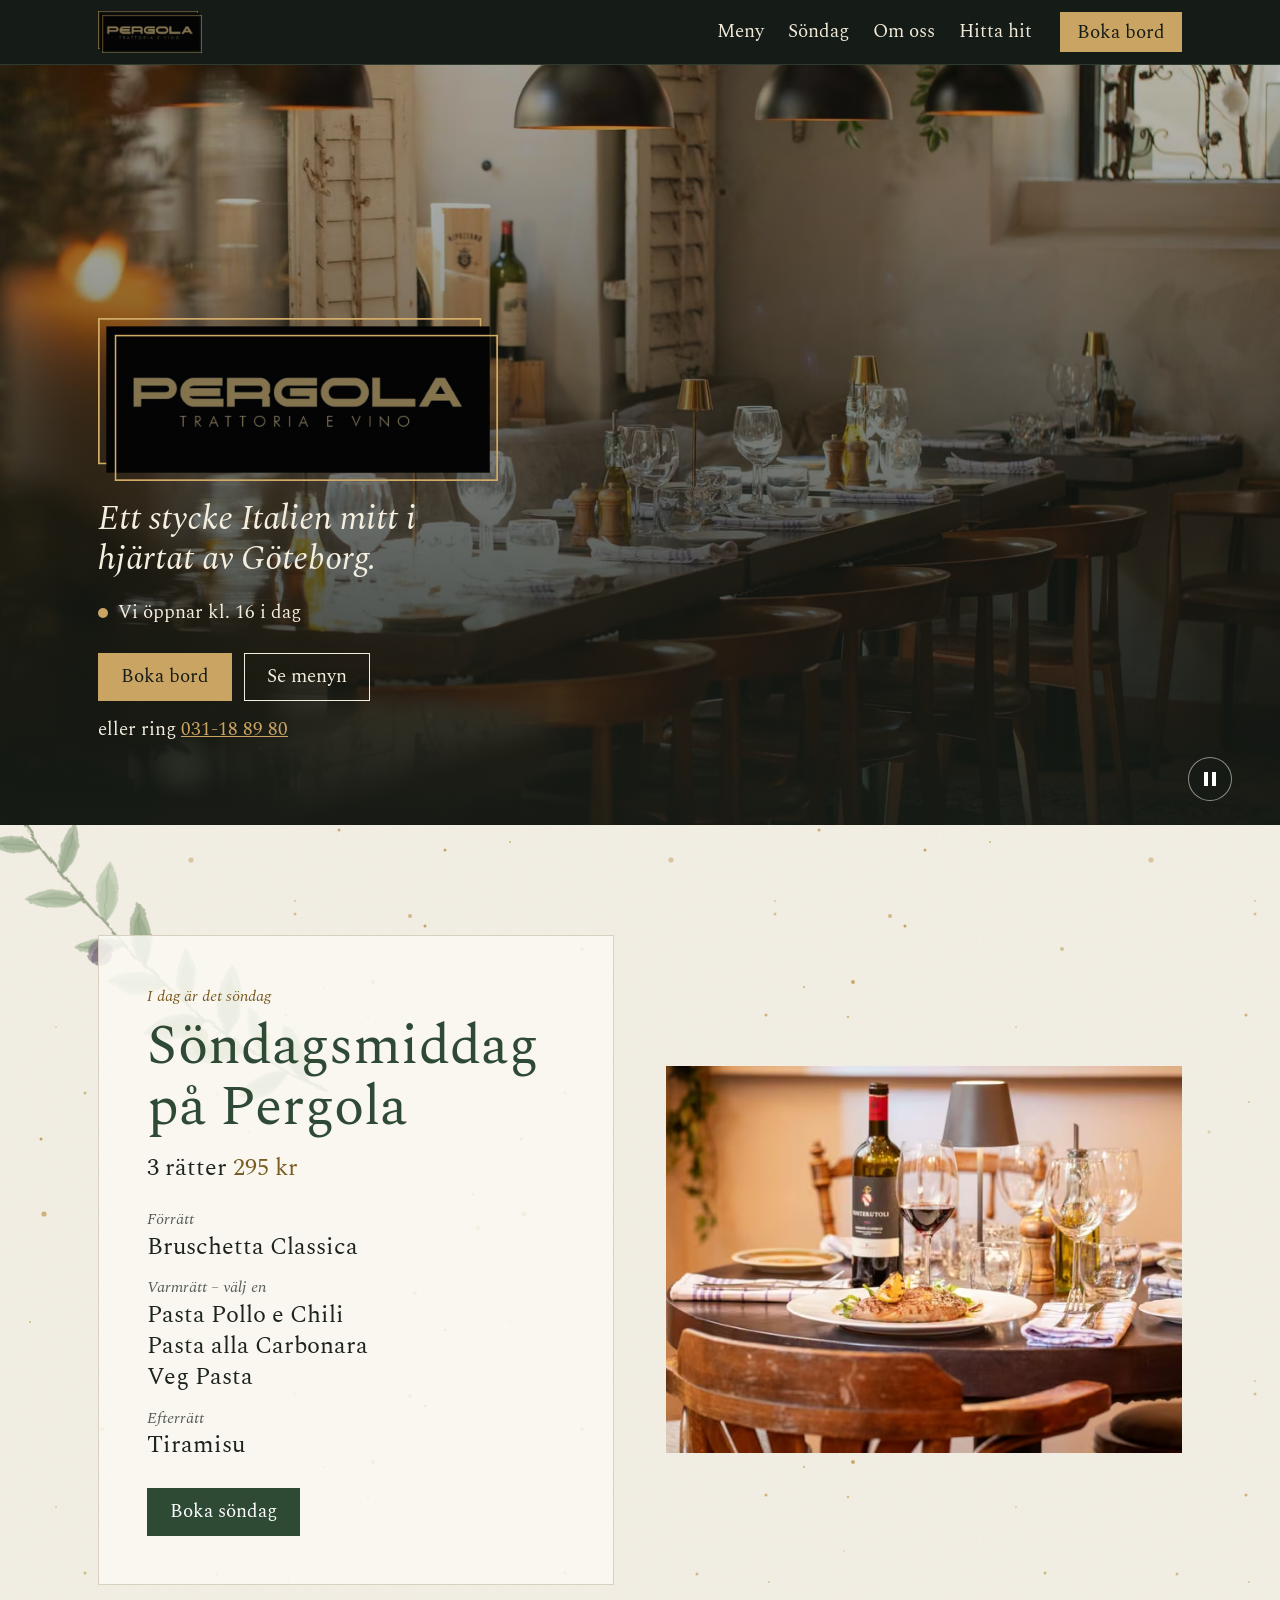
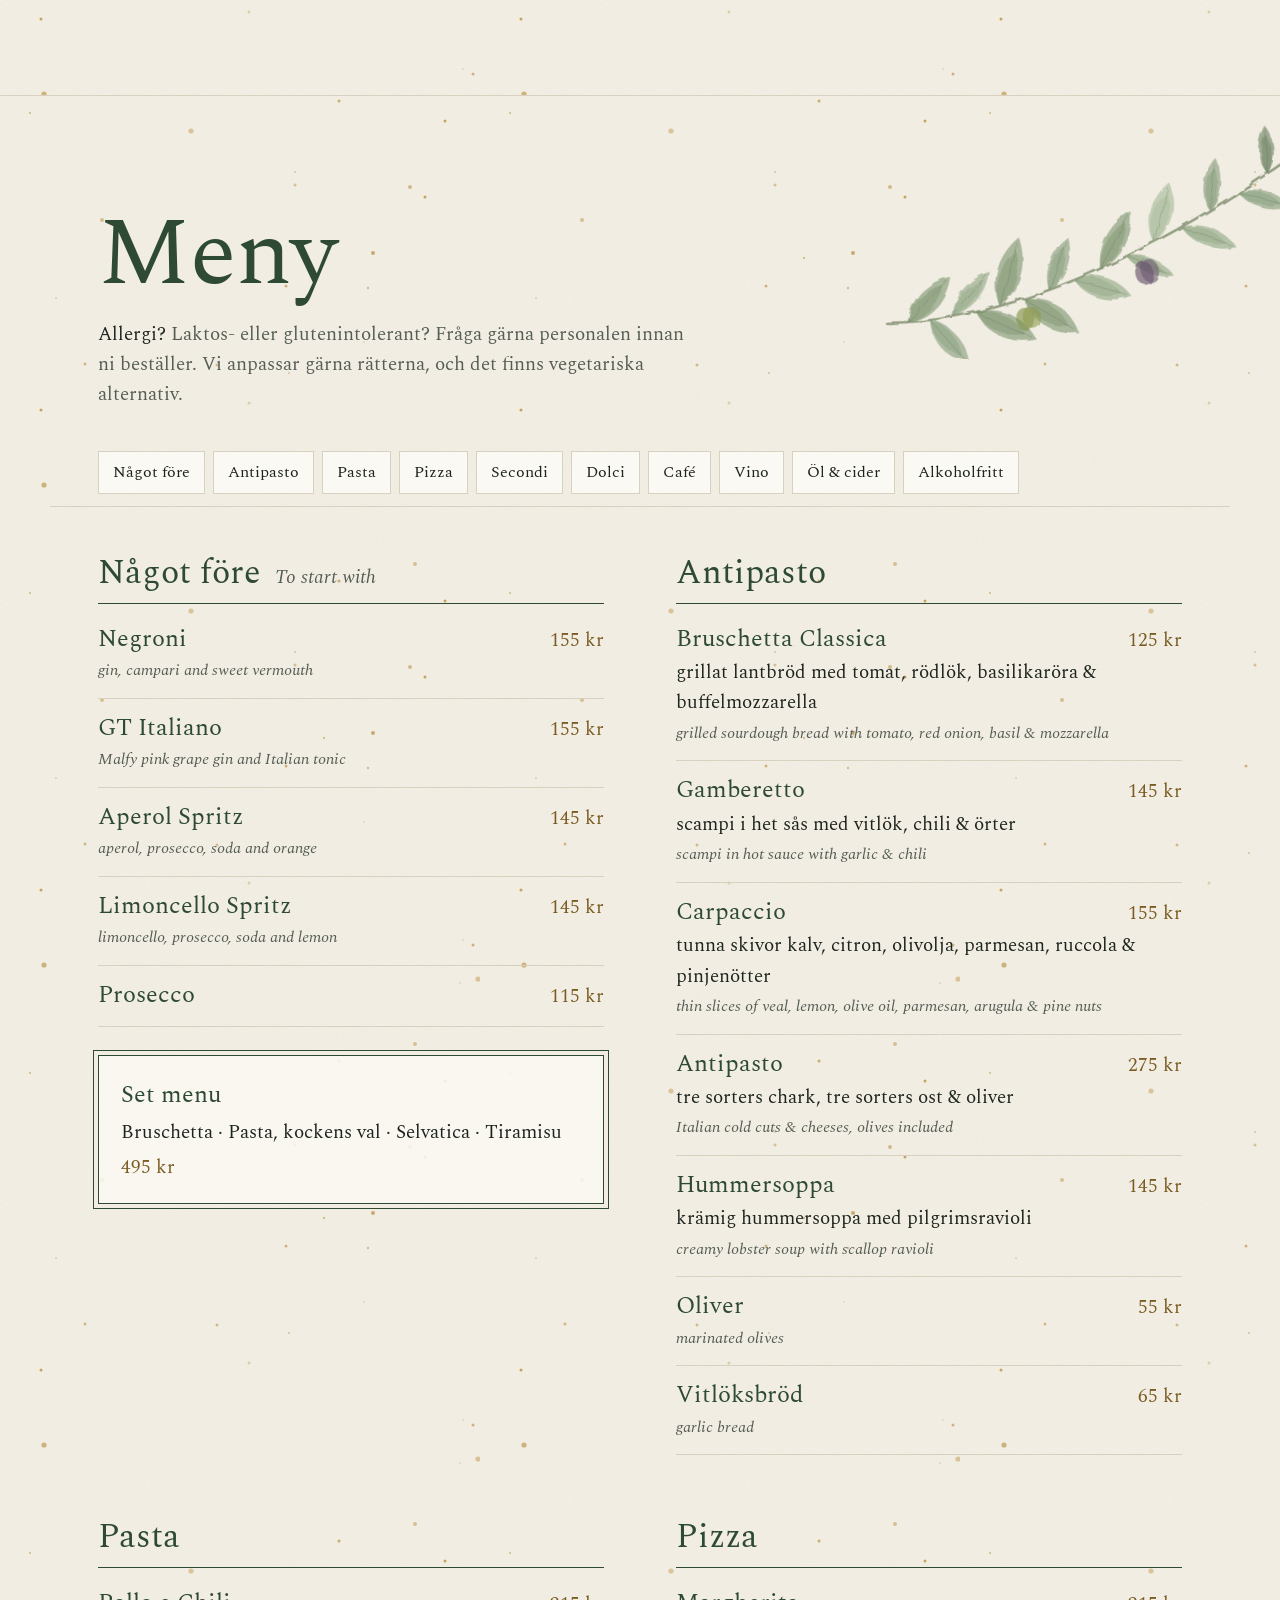
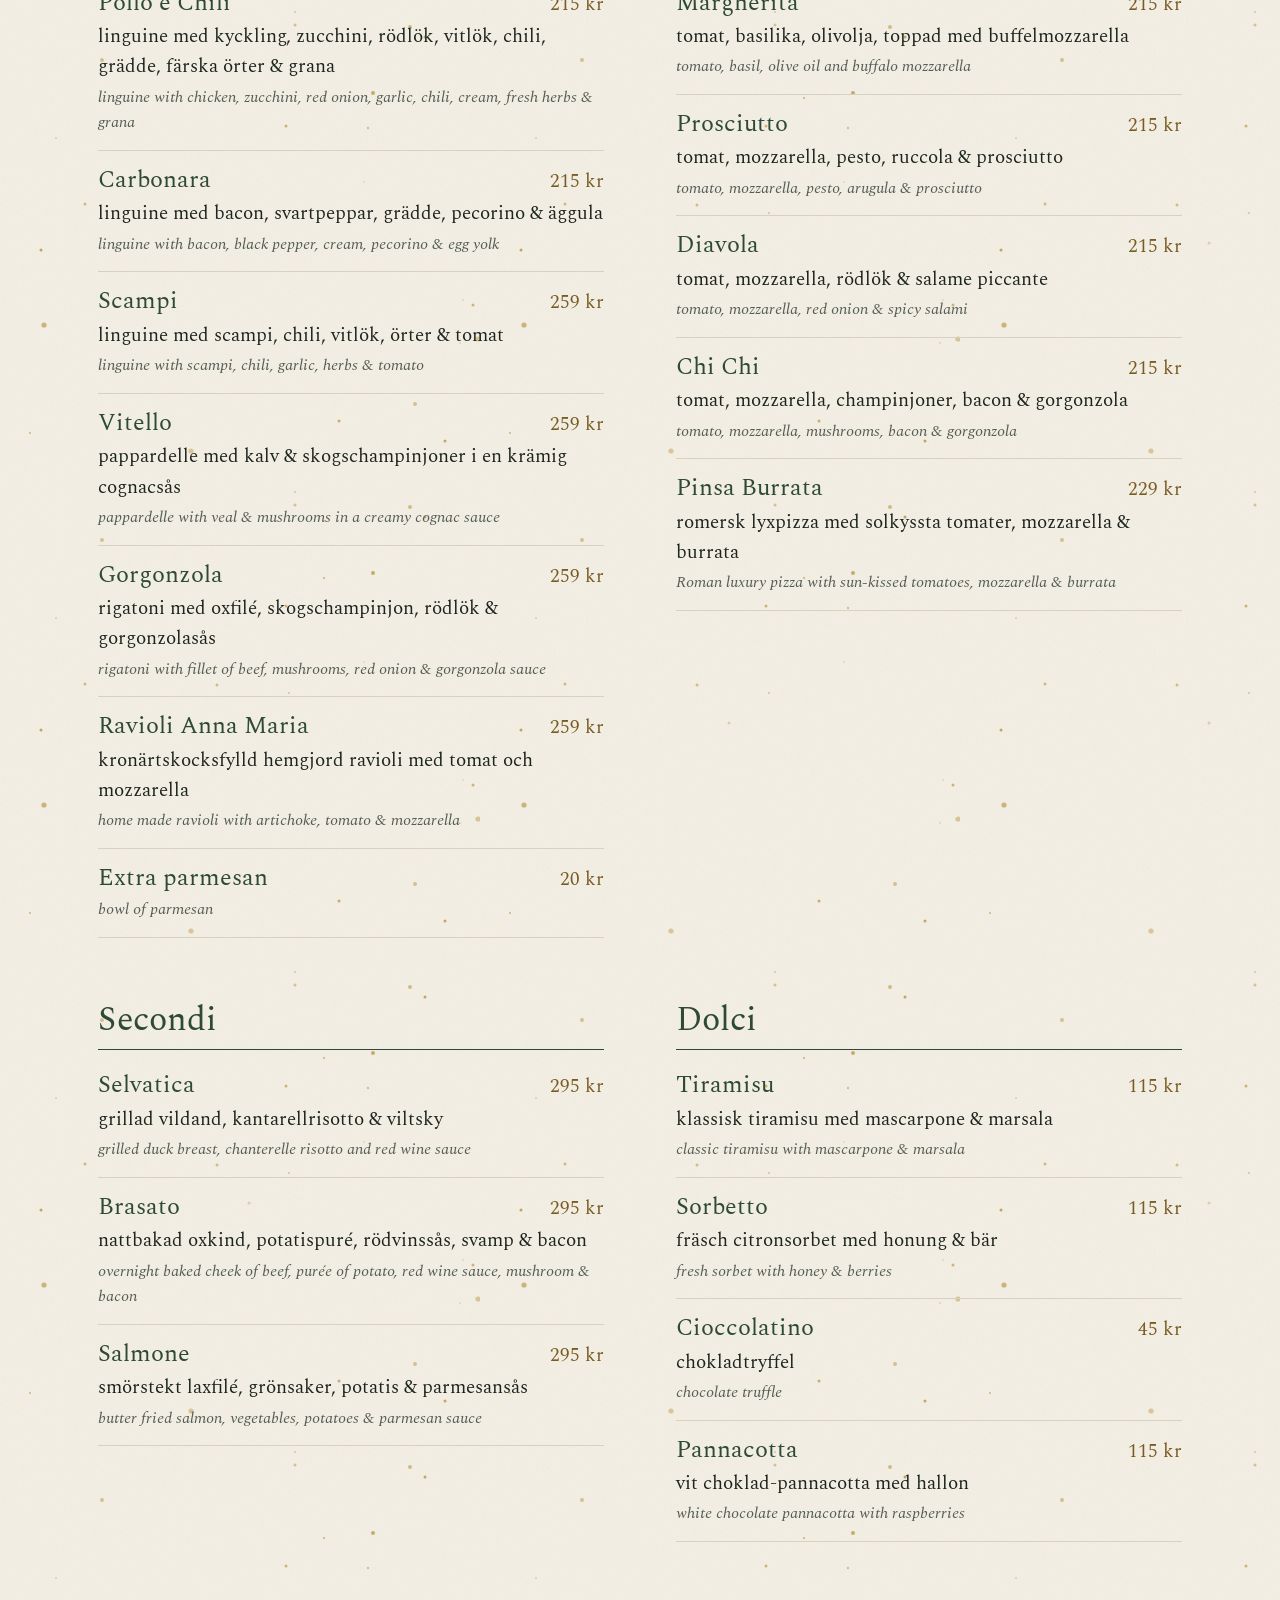
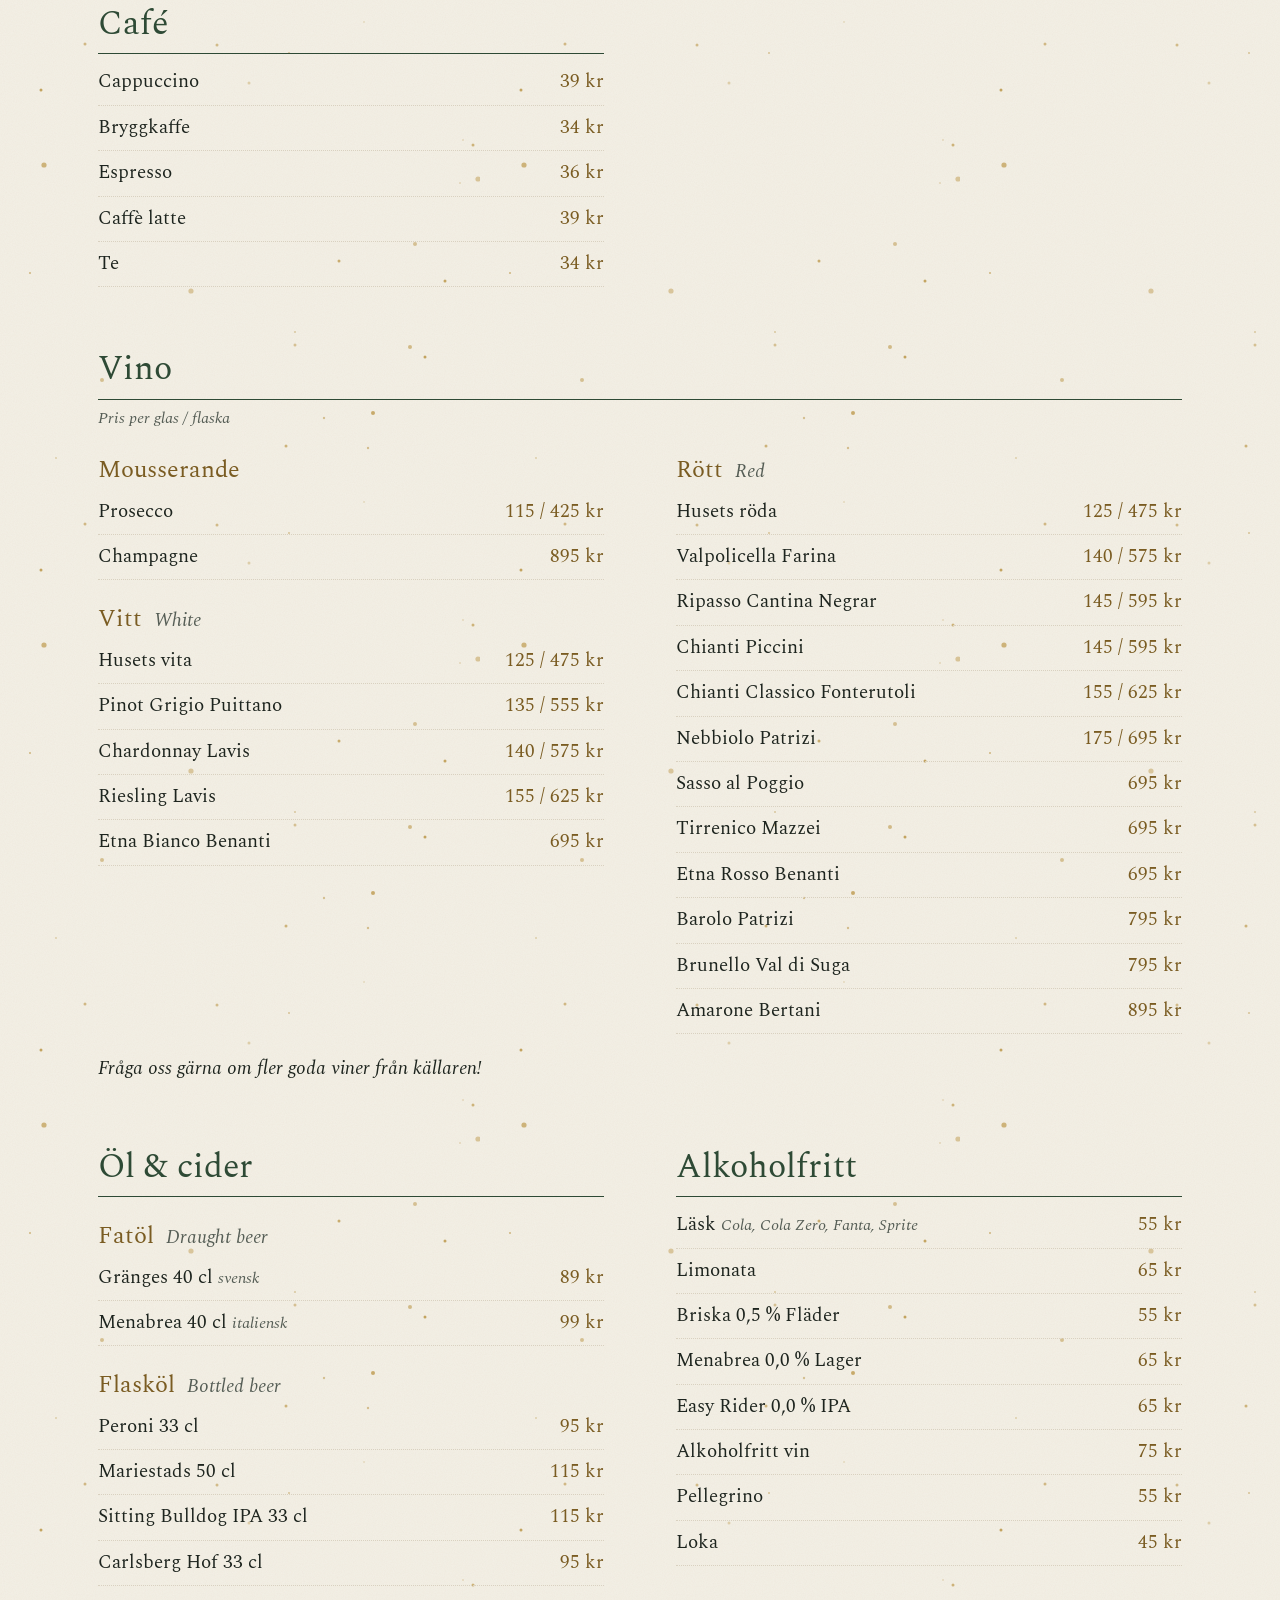
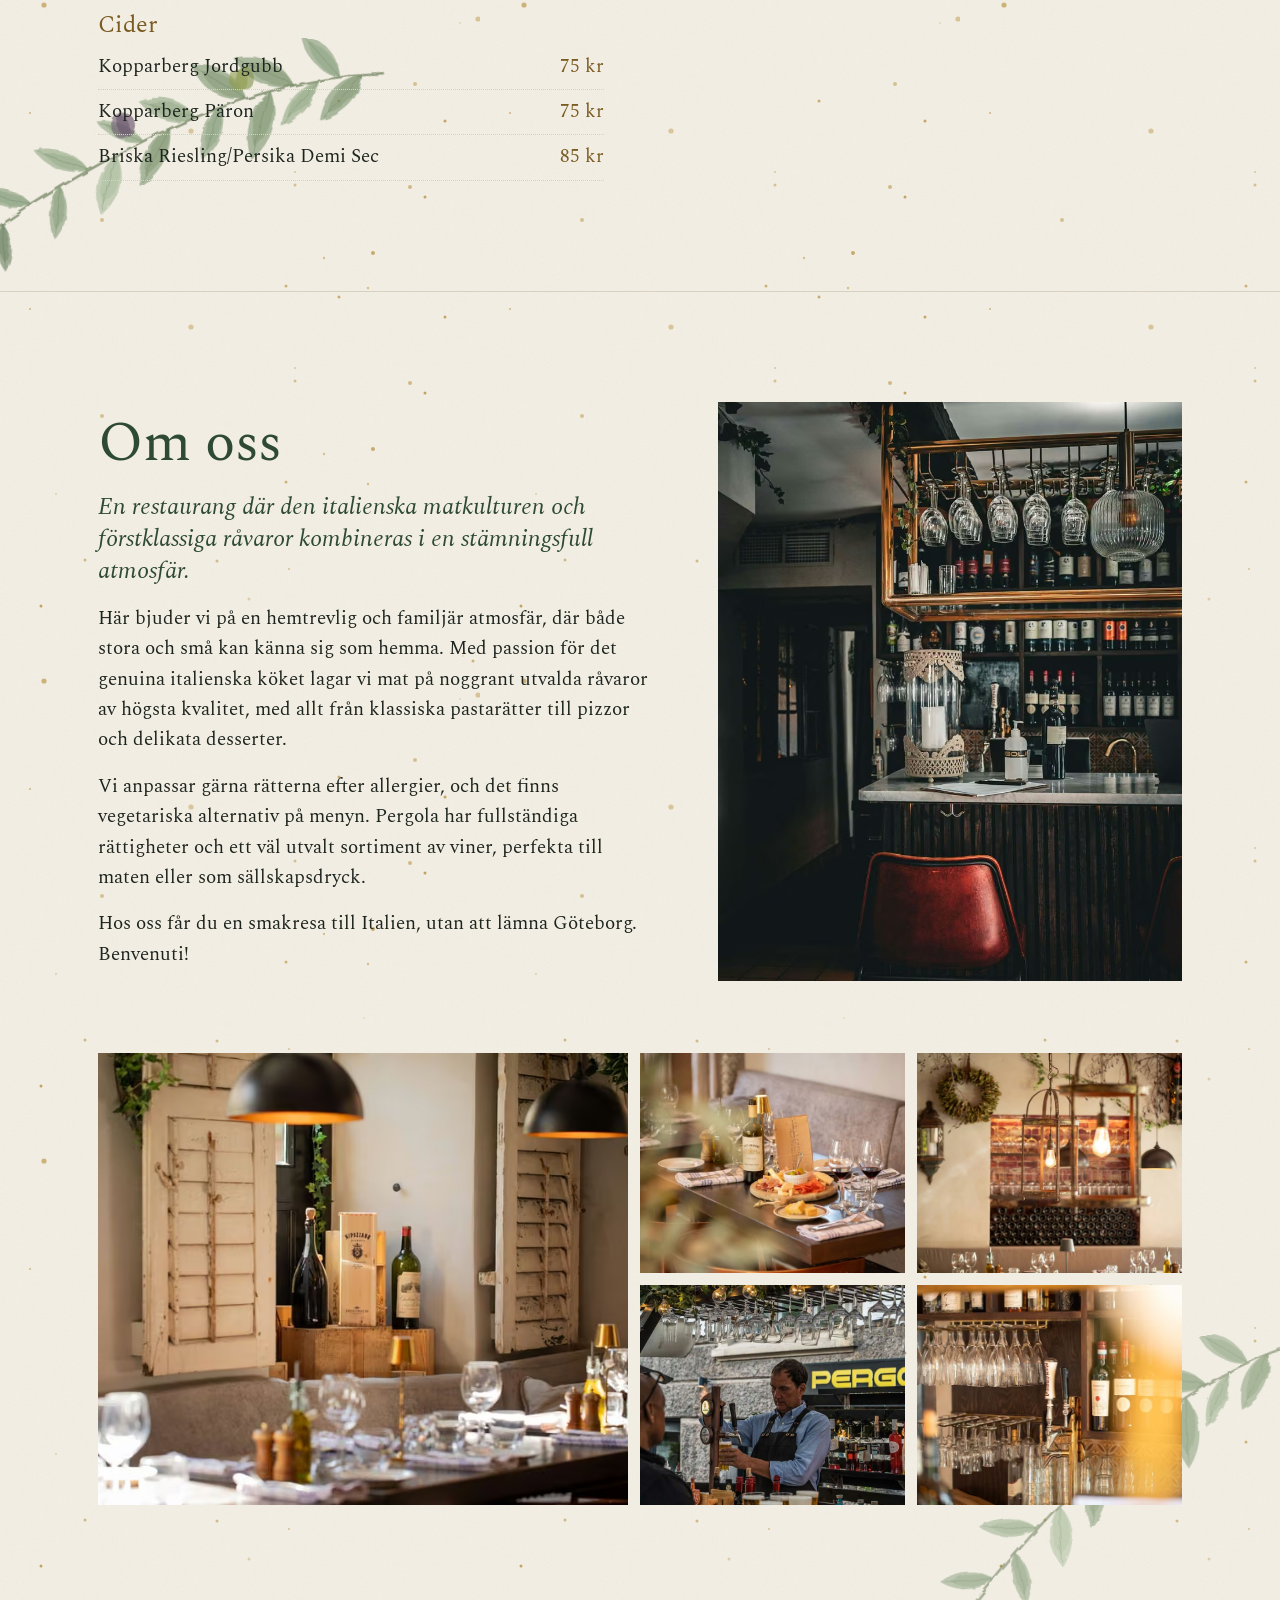
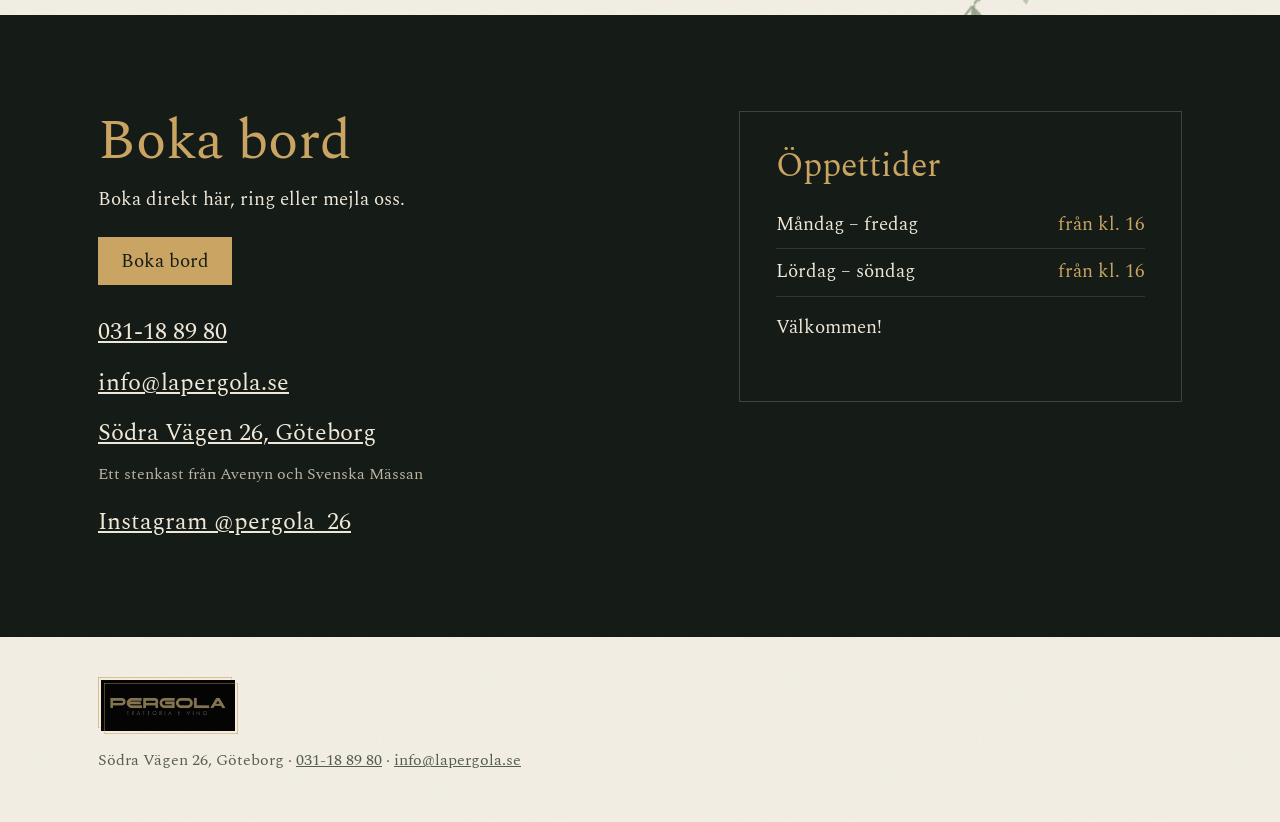
==== commit db3eb614: "Spectral i vikt 400, akvarellpapper och inga versaler eller centrering Hierarkin görs bara med storl" ====
--- a/index.html
+++ b/index.html
@@ -29,8 +29,8 @@
 <link rel="preload" as="image" href="bilder/matsal-1600.avif" type="image/avif">
 <link rel="preconnect" href="https://fonts.googleapis.com">
 <link rel="preconnect" href="https://fonts.gstatic.com" crossorigin>
-<link href="https://fonts.googleapis.com/css2?family=EB+Garamond:ital,wght@0,400;0,600;1,400&display=swap" rel="stylesheet">
-<link rel="stylesheet" href="style.css?v=1">
+<link href="https://fonts.googleapis.com/css2?family=Spectral:ital,wght@0,400;1,400&display=swap" rel="stylesheet">
+<link rel="stylesheet" href="style.css?v=2">
 <script src="https://www.bokabord.se/widget.min.js" async></script>
 </head>
 <body>
--- a/style.css
+++ b/style.css
@@ -1,8 +1,8 @@
-/* 1. Färger, typsnitt och mått. Ändra här. */
+/* 1. Färger, typsnitt och mått. Ändra här.
+   Typsnitt: Spectral i bara vikt 400. Hierarkin görs med storlek, aldrig med fetstil, versaler eller centrering. */
 :root {
-  --papper: #f5f1e8;     /* sidans bakgrund, som menyns papper */
-  --papper-2: #ebe5d7;
-  --kort: #fbf9f4;
+  --papper: #f4f0e6;     /* sidans bakgrund, som menyns akvarellpapper */
+  --kort: #fbf9f3;
   --natt: #151b16;       /* loggans svarta */
   --oliv: #2e4a35;       /* rubriker och knappar på ljus botten */
   --oliv-mork: #223828;
@@ -11,35 +11,43 @@
   --blck: #1d241e;
   --dampad: #555d55;
   --linje: #d9d1c0;
-  --f: "EB Garamond", Georgia, "Times New Roman", serif;
+  --f: "Spectral", Georgia, "Times New Roman", serif;
+  /* Storlekarna: rubrik 56, underrubrik 34, rätt 24, brödtext 19, liten 16 */
+  --s-h2: clamp(40px, 5vw, 56px);
+  --s-h3: 34px;
+  --s-ratt: 24px;
+  --s-brod: 19px;
+  --s-liten: 16px;
   --wrap: 1180px;
   --sida: clamp(16px, 4vw, 48px);
+  /* Papperets struktur: brus i SVG, mycket svagt */
+  --papperstruktur: url("data:image/svg+xml,%3Csvg xmlns='http://www.w3.org/2000/svg' width='300' height='300'%3E%3Cfilter id='p'%3E%3CfeTurbulence type='fractalNoise' baseFrequency='.9' numOctaves='3' stitchTiles='stitch'/%3E%3CfeColorMatrix values='0 0 0 0 .45 0 0 0 0 .4 0 0 0 0 .3 0 0 0 .09 0'/%3E%3C/filter%3E%3Crect width='300' height='300' filter='url(%23p)'/%3E%3C/svg%3E");
 }
 
 /* 2. Grund */
 *, *::before, *::after { box-sizing: border-box; }
 html { -webkit-text-size-adjust: 100%; text-size-adjust: 100%; scroll-behavior: smooth; }
 @media (prefers-reduced-motion: reduce) { html { scroll-behavior: auto; } }
-body { margin: 0; background: var(--papper); color: var(--blck); font: 400 19px/1.55 var(--f); }
+body { margin: 0; background: var(--papperstruktur), var(--papper); color: var(--blck); font: 400 var(--s-brod)/1.6 var(--f); }
 img, video { display: block; max-width: 100%; height: auto; }
 a { color: inherit; }
+b, strong, h1, h2, h3, h4, button { font-weight: 400; }
 h1, h2, h3, h4, p, ul, ol, dl, dd { margin: 0; }
-h2, h3, h4 { font-weight: 600; color: var(--oliv); line-height: 1.05; }
-h2 { font-size: clamp(36px, 5vw, 52px); }
-h3 { font-size: 28px; text-transform: uppercase; letter-spacing: .08em; }
-h4 { font-size: 15px; text-transform: uppercase; letter-spacing: .12em; color: var(--guld-text); margin: 22px 0 6px; }
-h3 span, h4 span { font-weight: 400; color: var(--dampad); text-transform: none; letter-spacing: 0; font-style: italic; }
-h3 span { font-size: 19px; margin-left: 6px; }
+h2, h3, h4 { color: var(--oliv); line-height: 1.1; }
+h2 { font-size: var(--s-h2); }
+h3 { font-size: var(--s-h3); }
+h4 { font-size: var(--s-ratt); color: var(--guld-text); margin: 26px 0 6px; }
+h3 span, h4 span { color: var(--dampad); font-style: italic; font-size: var(--s-brod); margin-left: 6px; }
 [id] { scroll-margin-top: 80px; }
 .wrap { max-width: var(--wrap); margin: 0 auto; padding: 0 var(--sida); }
 .visuellt-dold { position: absolute; width: 1px; height: 1px; overflow: hidden; clip: rect(0 0 0 0); white-space: nowrap; }
 .hoppa { position: absolute; left: -999px; top: 8px; z-index: 30; background: var(--kort); padding: 8px 14px; }
 .hoppa:focus { left: 8px; }
 :focus-visible { outline: 3px solid var(--guld); outline-offset: 3px; }
-.overrad { font-size: 15px; text-transform: uppercase; letter-spacing: .14em; color: var(--guld-text); font-weight: 600; }
+.overrad { font-size: var(--s-liten); font-style: italic; color: var(--guld-text); }
 
 /* 3. Knappar */
-.knapp { display: inline-flex; align-items: center; justify-content: center; min-height: 48px; padding: 0 24px; border: 1px solid var(--oliv); border-radius: 0; background: var(--oliv); color: #fff; font: 600 17px/1 var(--f); text-transform: uppercase; letter-spacing: .1em; text-decoration: none; white-space: nowrap; cursor: pointer; transition: background .2s, color .2s; }
+.knapp { display: inline-flex; align-items: center; min-height: 48px; padding: 0 22px; border: 1px solid var(--oliv); border-radius: 0; background: var(--oliv); color: #fff; font: 400 var(--s-brod)/1 var(--f); text-decoration: none; white-space: nowrap; cursor: pointer; transition: background .2s, color .2s; }
 .knapp:hover { background: var(--oliv-mork); }
 .knapp-guld { background: var(--guld); border-color: var(--guld); color: var(--natt); }
 .knapp-guld:hover { background: #dbb978; }
@@ -50,10 +58,10 @@
 .topp { position: sticky; top: 0; z-index: 20; background: var(--natt); color: #f1ead9; border-bottom: 1px solid #2e3a2f; }
 .topp .wrap { display: flex; align-items: center; gap: 28px; height: 64px; }
 .topp-logo img { width: 104px; }
-.topp nav { display: flex; gap: 24px; margin-left: auto; font-size: 17px; }
+.topp nav { display: flex; gap: 24px; margin-left: auto; }
 .topp nav a { text-decoration: none; }
 .topp nav a:hover { color: var(--guld); }
-.topp .knapp { min-height: 40px; padding: 0 16px; font-size: 15px; background: var(--guld); border-color: var(--guld); color: var(--natt); }
+.topp .knapp { min-height: 40px; padding: 0 16px; background: var(--guld); border-color: var(--guld); color: var(--natt); }
 
 /* 5. Toppen med film */
 .hero { position: relative; min-height: min(86vh, 760px); display: grid; align-items: end; color: #f4eedf; background: var(--natt); overflow: hidden; }
@@ -63,12 +71,12 @@
 .hero::after { content: ""; position: absolute; inset: 0; z-index: 2; background: linear-gradient(180deg, rgb(21 27 22 / .25) 0%, rgb(21 27 22 / .55) 45%, rgb(21 27 22 / .92) 100%); }
 .hero-text { position: relative; z-index: 3; width: 100%; padding-top: 120px; padding-bottom: clamp(40px, 7vw, 80px); }
 .hero h1 img { width: clamp(240px, 34vw, 400px); }
-.ingress { font-size: clamp(24px, 3vw, 32px); font-style: italic; margin-top: 18px; max-width: 26ch; line-height: 1.2; }
-.status { margin-top: 18px; font-size: 18px; display: flex; align-items: center; gap: 10px; }
+.ingress { font-size: var(--s-h3); font-style: italic; margin-top: 18px; max-width: 24ch; line-height: 1.2; }
+.status { margin-top: 18px; display: flex; align-items: center; gap: 10px; }
 .status::before { content: ""; width: 10px; height: 10px; border-radius: 50%; background: var(--guld); }
 .status.oppet::before { background: #7fbf86; }
 .knappar { display: flex; flex-wrap: wrap; gap: 12px; margin-top: 24px; }
-.ring { margin-top: 14px; font-size: 18px; }
+.ring { margin-top: 14px; }
 .ring a { color: var(--guld); }
 .paus { position: absolute; z-index: 4; right: var(--sida); bottom: 24px; width: 44px; height: 44px; border: 1px solid rgb(255 255 255 / .5); border-radius: 50%; background: rgb(21 27 22 / .5); cursor: pointer; }
 .paus::before, .paus::after { content: ""; position: absolute; top: 14px; width: 4px; height: 14px; background: #fff; }
@@ -76,89 +84,99 @@
 .paus[aria-pressed="true"]::before { left: 17px; width: 0; height: 0; background: none; border-left: 12px solid #fff; border-top: 7px solid transparent; border-bottom: 7px solid transparent; }
 .paus[aria-pressed="true"]::after { display: none; }
 
-/* 6. Söndag */
-.sondag { padding: clamp(56px, 8vw, 96px) 0; }
+/* 6. Papperssektioner med guldstänk och olivkvistar, som i PDF-menyn */
+.sondag, .meny, .om { position: relative; overflow: hidden; background: url("bilder/guldstank.svg") 0 0 / 480px; }
+.meny::before, .meny::after, .sondag::before, .om::after { content: ""; position: absolute; z-index: 0; width: clamp(240px, 34vw, 460px); aspect-ratio: 520 / 360; background: url("bilder/olivkvist.svg") center / contain no-repeat; pointer-events: none; }
+.meny::before { top: -20px; right: -40px; transform: rotate(8deg); }
+.meny::after { bottom: -30px; left: -50px; transform: rotate(188deg); }
+.sondag::before { top: -50px; left: -60px; transform: scaleX(-1) rotate(-12deg); opacity: .9; }
+.om::after { bottom: -40px; right: -50px; transform: rotate(170deg); opacity: .8; }
+.sondag > .wrap, .meny > .wrap, .om > .wrap { position: relative; z-index: 1; }
+
+/* 7. Söndag */
+.sondag { padding: clamp(64px, 9vw, 110px) 0; }
 .sondag-grid { display: grid; grid-template-columns: 1fr 1fr; gap: clamp(24px, 4vw, 56px); align-items: center; }
-.sondag-kort { background: var(--kort); border: 1px solid var(--linje); padding: clamp(28px, 4vw, 48px); text-align: center; }
-.sondag-kort h2 { margin-top: 8px; }
-.sondag-pris { font-size: 22px; margin-top: 10px; }
-.sondag-pris span { color: var(--guld-text); font-weight: 600; }
-.sondag-ratter { list-style: none; padding: 0; margin: 22px 0 26px; display: grid; gap: 14px; font-size: 21px; }
-.sondag-ratter small { display: block; font-size: 14px; text-transform: uppercase; letter-spacing: .12em; color: var(--dampad); }
+.sondag-kort { background: rgb(251 249 243 / .85); border: 1px solid var(--linje); padding: clamp(28px, 4vw, 48px); }
+.sondag-kort h2 { margin-top: 6px; }
+.sondag-pris { font-size: var(--s-ratt); margin-top: 10px; }
+.sondag-pris span { color: var(--guld-text); }
+.sondag-ratter { list-style: none; padding: 0; margin: 22px 0 26px; display: grid; gap: 14px; font-size: var(--s-ratt); line-height: 1.3; }
+.sondag-ratter small { display: block; font-size: var(--s-liten); font-style: italic; color: var(--dampad); margin-bottom: 2px; }
 .sondag-grid picture img { width: 100%; aspect-ratio: 4 / 3; object-fit: cover; }
 
-/* 7. Meny */
-.meny { padding: clamp(56px, 8vw, 96px) 0; background: var(--kort); border-top: 1px solid var(--linje); border-bottom: 1px solid var(--linje); }
-.meny-titel { text-align: center; text-transform: uppercase; letter-spacing: .16em; font-weight: 400; font-size: clamp(48px, 7vw, 80px); }
-.meny-titel::after { content: ""; display: block; width: 160px; height: 1px; margin: 18px auto 0; background: var(--oliv); }
-.allergi { max-width: 60ch; margin: 24px auto 0; text-align: center; color: var(--dampad); font-size: 17px; }
+/* 8. Meny */
+.meny { padding: clamp(64px, 9vw, 110px) 0; border-top: 1px solid var(--linje); border-bottom: 1px solid var(--linje); }
+.meny-titel { font-size: clamp(56px, 8vw, 96px); line-height: 1; }
+.allergi { max-width: 60ch; margin-top: 18px; color: var(--dampad); }
 .allergi strong { color: var(--blck); }
-.flikar { position: sticky; top: 64px; z-index: 10; display: flex; gap: 8px; overflow-x: auto; margin: 28px calc(var(--sida) * -1) 0; padding: 12px var(--sida); background: var(--kort); border-bottom: 1px solid var(--linje); scrollbar-width: none; }
+.flikar { position: sticky; top: 64px; z-index: 10; display: flex; gap: 8px; overflow-x: auto; margin: 28px calc(var(--sida) * -1) 0; padding: 12px var(--sida); background: var(--papperstruktur), var(--papper); border-bottom: 1px solid var(--linje); scrollbar-width: none; }
 .flikar::-webkit-scrollbar { display: none; }
-.flikar a { flex: none; padding: 6px 14px; border: 1px solid var(--linje); text-decoration: none; font-size: 17px; white-space: nowrap; }
+.flikar a { flex: none; padding: 8px 14px; border: 1px solid var(--linje); background: var(--kort); text-decoration: none; font-size: var(--s-liten); white-space: nowrap; }
 .flikar a:hover { border-color: var(--oliv); color: var(--oliv); }
-.grupper { display: grid; grid-template-columns: 1fr 1fr; gap: 56px 72px; margin-top: 48px; }
-.grupp h3 { padding-bottom: 12px; margin-bottom: 8px; border-bottom: 1px solid var(--oliv); }
+.grupper { display: grid; grid-template-columns: 1fr 1fr; gap: 64px 72px; margin-top: 48px; }
+.grupp h3 { padding-bottom: 10px; margin-bottom: 6px; border-bottom: 1px solid var(--oliv); }
 .grupp-bred { grid-column: 1 / -1; }
 .ratt { padding: 14px 0; border-bottom: 1px solid var(--linje); }
 .ratt-huvud { display: flex; justify-content: space-between; gap: 16px; align-items: baseline; }
-.ratt-huvud b { font-size: 22px; font-weight: 600; text-transform: uppercase; letter-spacing: .04em; }
-.pris { color: var(--guld-text); font-weight: 600; white-space: nowrap; font-variant-numeric: tabular-nums; }
+.ratt-huvud b { font-size: var(--s-ratt); line-height: 1.25; color: var(--oliv); }
+.pris { color: var(--guld-text); white-space: nowrap; font-variant-numeric: tabular-nums; }
 .ratt p { margin-top: 2px; }
-.en { color: var(--dampad); font-style: italic; font-size: 17px; }
-.set { margin-top: 24px; padding: 20px; text-align: center; border: 1px solid var(--oliv); outline: 1px solid var(--oliv); outline-offset: 4px; }
-.set-ratter { font-size: 20px; margin: 6px 0; }
+.en { color: var(--dampad); font-style: italic; font-size: var(--s-liten); }
+.set { margin-top: 28px; padding: 20px 22px; background: rgb(251 249 243 / .85); border: 1px solid var(--oliv); outline: 1px solid var(--oliv); outline-offset: 4px; }
+.set .overrad { font-size: var(--s-ratt); font-style: normal; color: var(--oliv); }
+.set-ratter { margin: 4px 0; }
 .lista { list-style: none; padding: 0; }
 .lista li { display: flex; justify-content: space-between; gap: 16px; padding: 7px 0; border-bottom: 1px dotted var(--linje); }
-.lista small { color: var(--dampad); font-size: 16px; font-style: italic; }
-.glas-flaska { color: var(--dampad); font-style: italic; font-size: 17px; }
+.lista small { color: var(--dampad); font-size: var(--s-liten); font-style: italic; }
+.glas-flaska { color: var(--dampad); font-style: italic; font-size: var(--s-liten); }
 .vin-kolumner { display: grid; grid-template-columns: 1fr 1fr; gap: 0 72px; }
 .kallaren { margin-top: 20px; font-style: italic; }
 
-/* 8. Om oss */
-.om { padding: clamp(56px, 8vw, 96px) 0; }
+/* 9. Om oss */
+.om { padding: clamp(64px, 9vw, 110px) 0; }
 .om-grid { display: grid; grid-template-columns: 1.2fr 1fr; gap: clamp(28px, 5vw, 72px); align-items: center; }
 .om-text p { margin-top: 16px; max-width: 58ch; }
-.ingress-mork { font-size: 24px; font-style: italic; line-height: 1.3; color: var(--oliv); }
+.ingress-mork { font-size: var(--s-ratt); font-style: italic; line-height: 1.35; color: var(--oliv); }
 .om-bild img { width: 100%; aspect-ratio: 4 / 5; object-fit: cover; }
 .galleri { display: grid; grid-template-columns: 2fr 1fr 1fr; grid-auto-rows: 220px; gap: 12px; margin-top: clamp(40px, 6vw, 72px); }
 .galleri picture:first-child { grid-row: span 2; }
 .galleri img { width: 100%; height: 100%; object-fit: cover; }
 
-/* 9. Boka och hitta hit */
+/* 10. Boka och hitta hit */
 .hitta { padding: clamp(56px, 8vw, 96px) 0; background: var(--natt); color: #efe8d8; }
 .hitta h2, .hitta h3 { color: var(--guld); }
 .hitta-grid { display: grid; grid-template-columns: 1.3fr 1fr; gap: clamp(32px, 5vw, 72px); }
 .hitta-grid > div > p { margin: 12px 0 22px; }
-.kontakt { list-style: none; padding: 0; margin-top: 28px; display: grid; gap: 12px; font-size: 22px; }
-.kontakt small { font-size: 17px; color: #bdb5a3; }
+.kontakt { list-style: none; padding: 0; margin-top: 28px; display: grid; gap: 12px; font-size: var(--s-ratt); }
+.kontakt small { font-size: var(--s-liten); color: #bdb5a3; }
 .tider { border: 1px solid #3a463b; padding: clamp(24px, 3vw, 36px); align-self: start; }
 .tider dl { margin: 16px 0; }
 .tider dl div { display: flex; justify-content: space-between; gap: 16px; padding: 8px 0; border-bottom: 1px solid #2e3a2f; }
 .tider dd { color: var(--guld); }
 
-footer { padding: 40px 0 48px; text-align: center; font-size: 17px; color: var(--dampad); }
-footer img { width: 140px; margin: 0 auto 14px; }
+footer { padding: 40px 0 48px; font-size: var(--s-liten); color: var(--dampad); }
+footer img { width: 140px; margin-bottom: 14px; }
 
-/* 10. Mobilens fasta rad */
+/* 11. Mobilens fasta rad */
 .mobilrad { display: none; }
 
 @media (max-width: 860px) {
   .topp nav { display: none; }
   .topp .knapp { margin-left: auto; }
   .sondag-grid, .om-grid, .hitta-grid, .grupper, .vin-kolumner { grid-template-columns: 1fr; }
-  .grupper { gap: 48px; }
+  .grupper { gap: 52px; }
   .galleri { grid-template-columns: 1fr 1fr; grid-auto-rows: 160px; }
   .galleri picture:first-child { grid-column: 1 / -1; grid-row: auto; }
   .om-bild img { aspect-ratio: 4 / 3; }
 }
 @media (max-width: 620px) {
-  body { font-size: 18px; padding-bottom: 76px; }
+  :root { --s-h3: 30px; --s-ratt: 22px; --s-brod: 18px; }
+  body { padding-bottom: 76px; }
   .topp .knapp { display: none; }
   .hero { min-height: 82vh; }
-  .knappar .knapp { flex: 1; }
+  .knappar .knapp { flex: 1; justify-content: center; }
   .mobilrad { display: flex; gap: 8px; position: fixed; z-index: 25; left: 0; right: 0; bottom: 0; padding: 10px 16px calc(10px + env(safe-area-inset-bottom)); background: var(--natt); color: #f4eedf; box-shadow: 0 -6px 18px rgb(0 0 0 / .2); }
-  .mobilrad .knapp { flex: 1; }
+  .mobilrad .knapp { flex: 1; justify-content: center; }
   .mobilrad .knapp-ljus { flex: 0 0 96px; }
   .paus { bottom: auto; top: 16px; }
 }
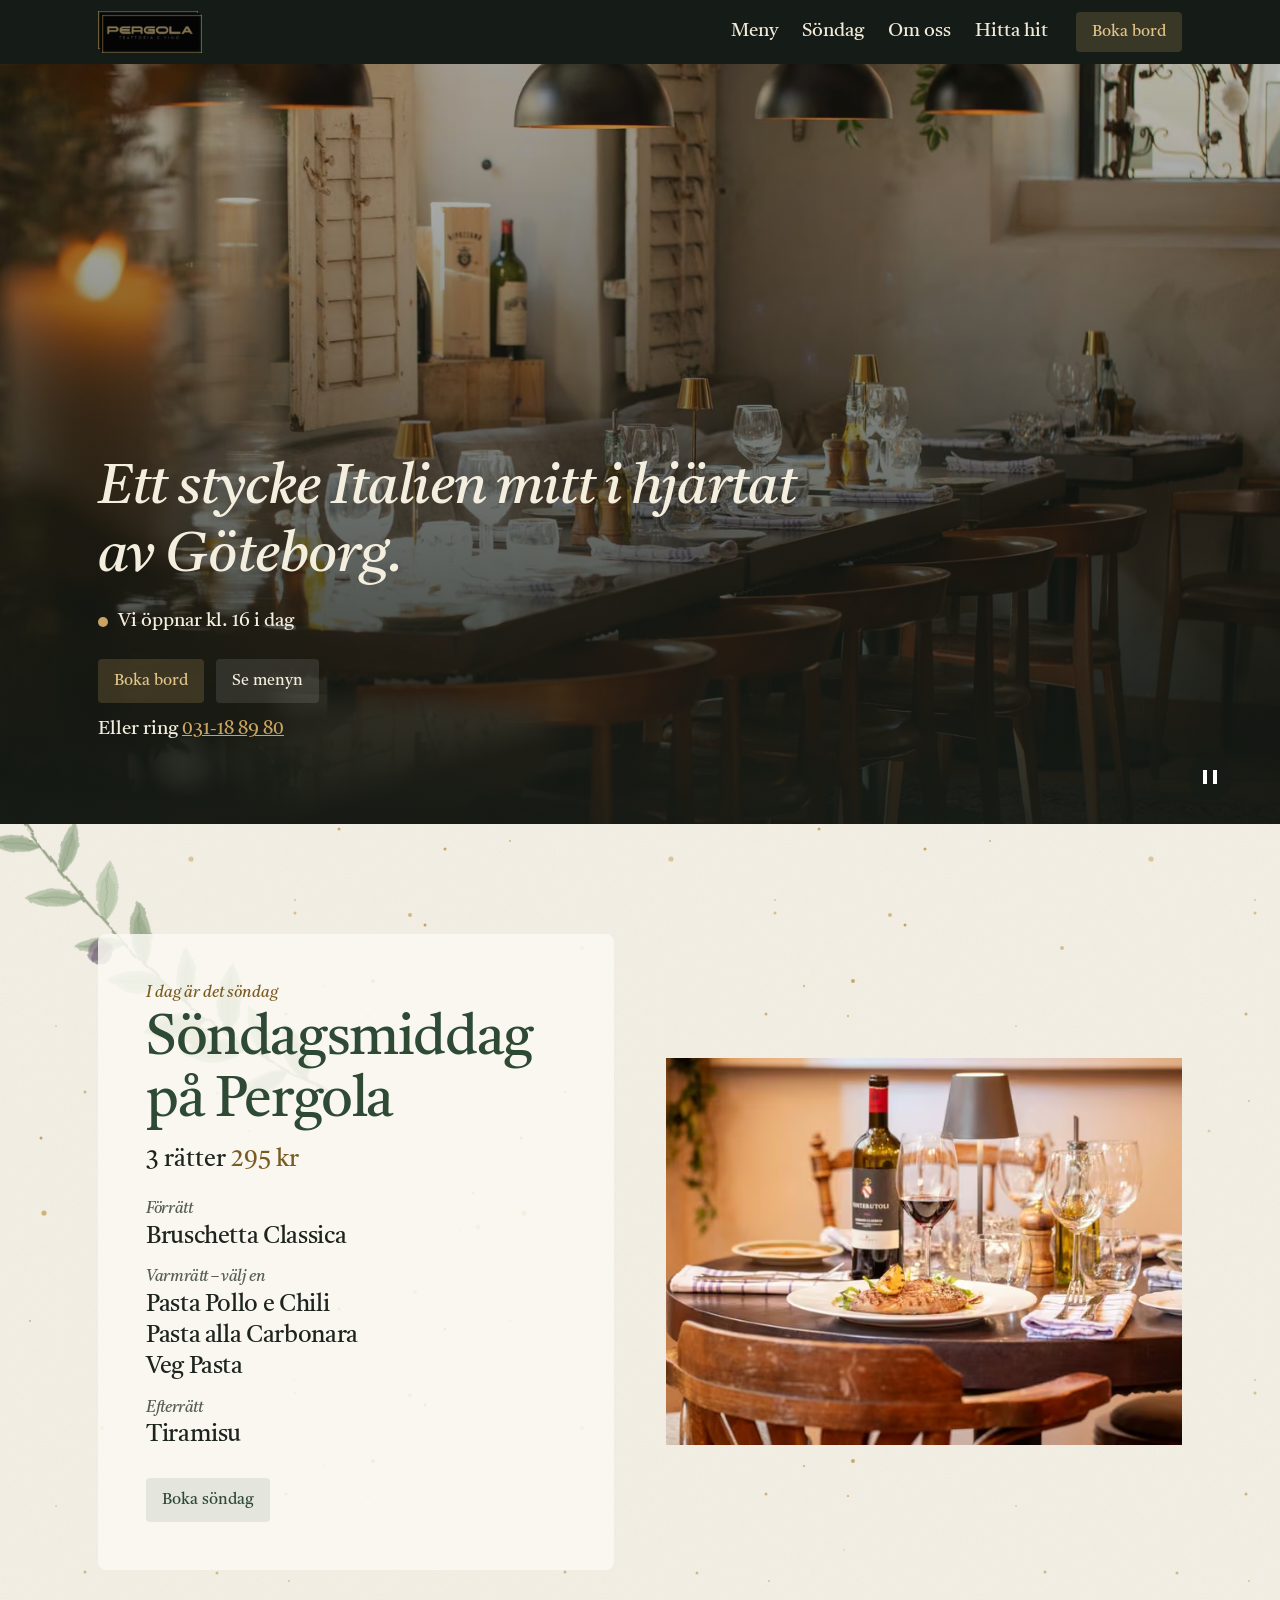
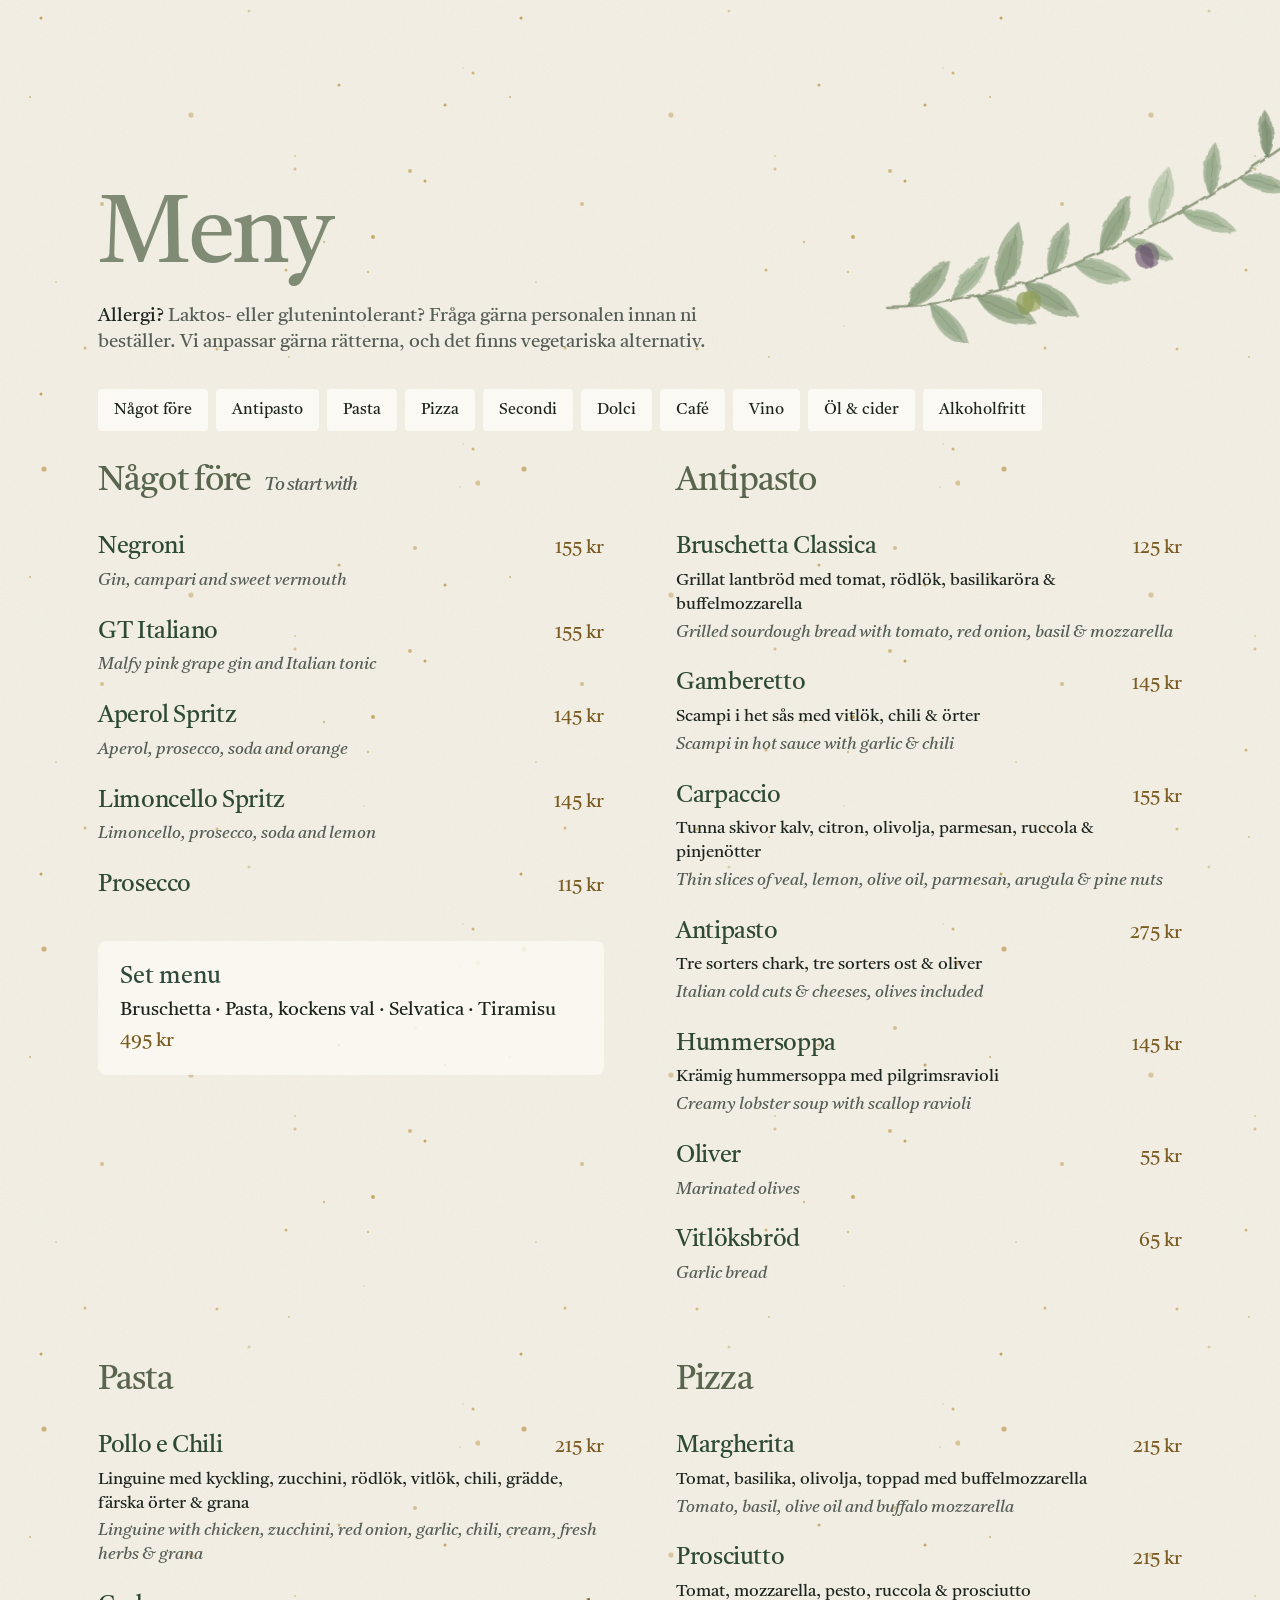
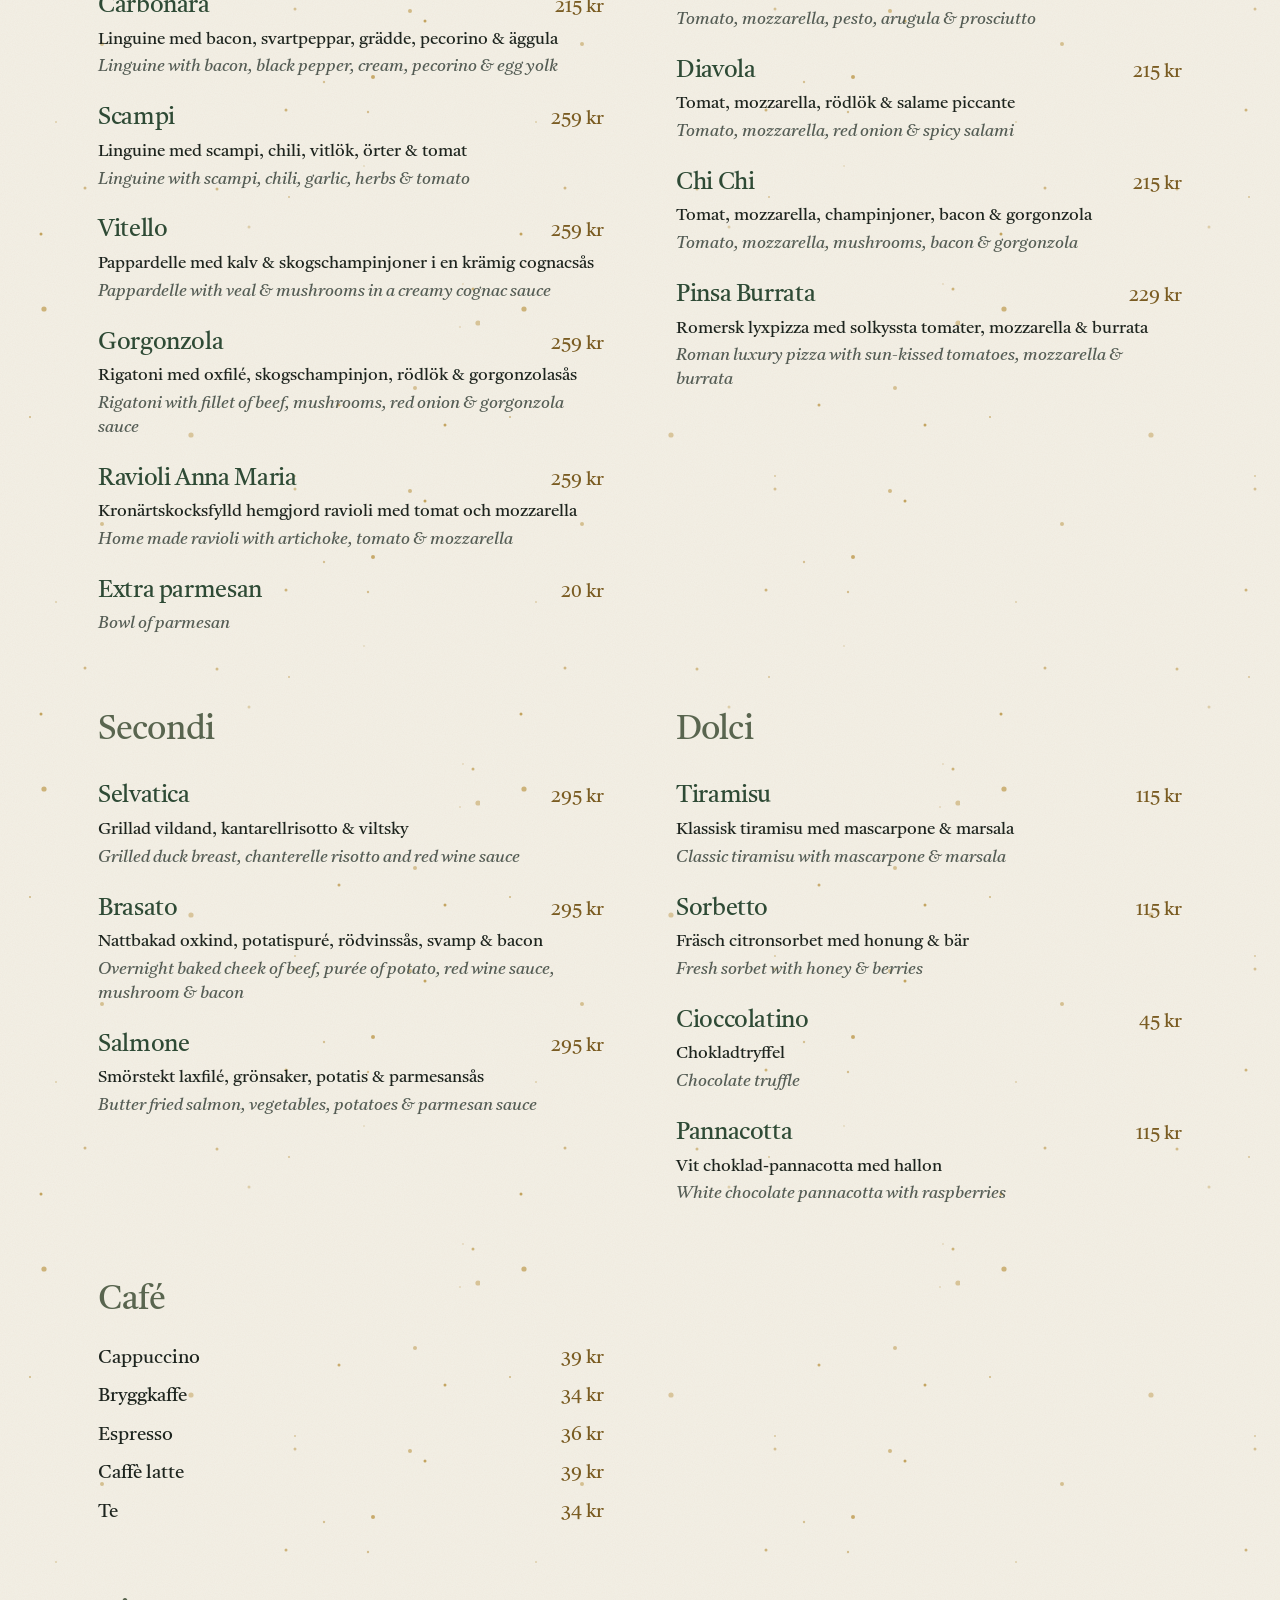
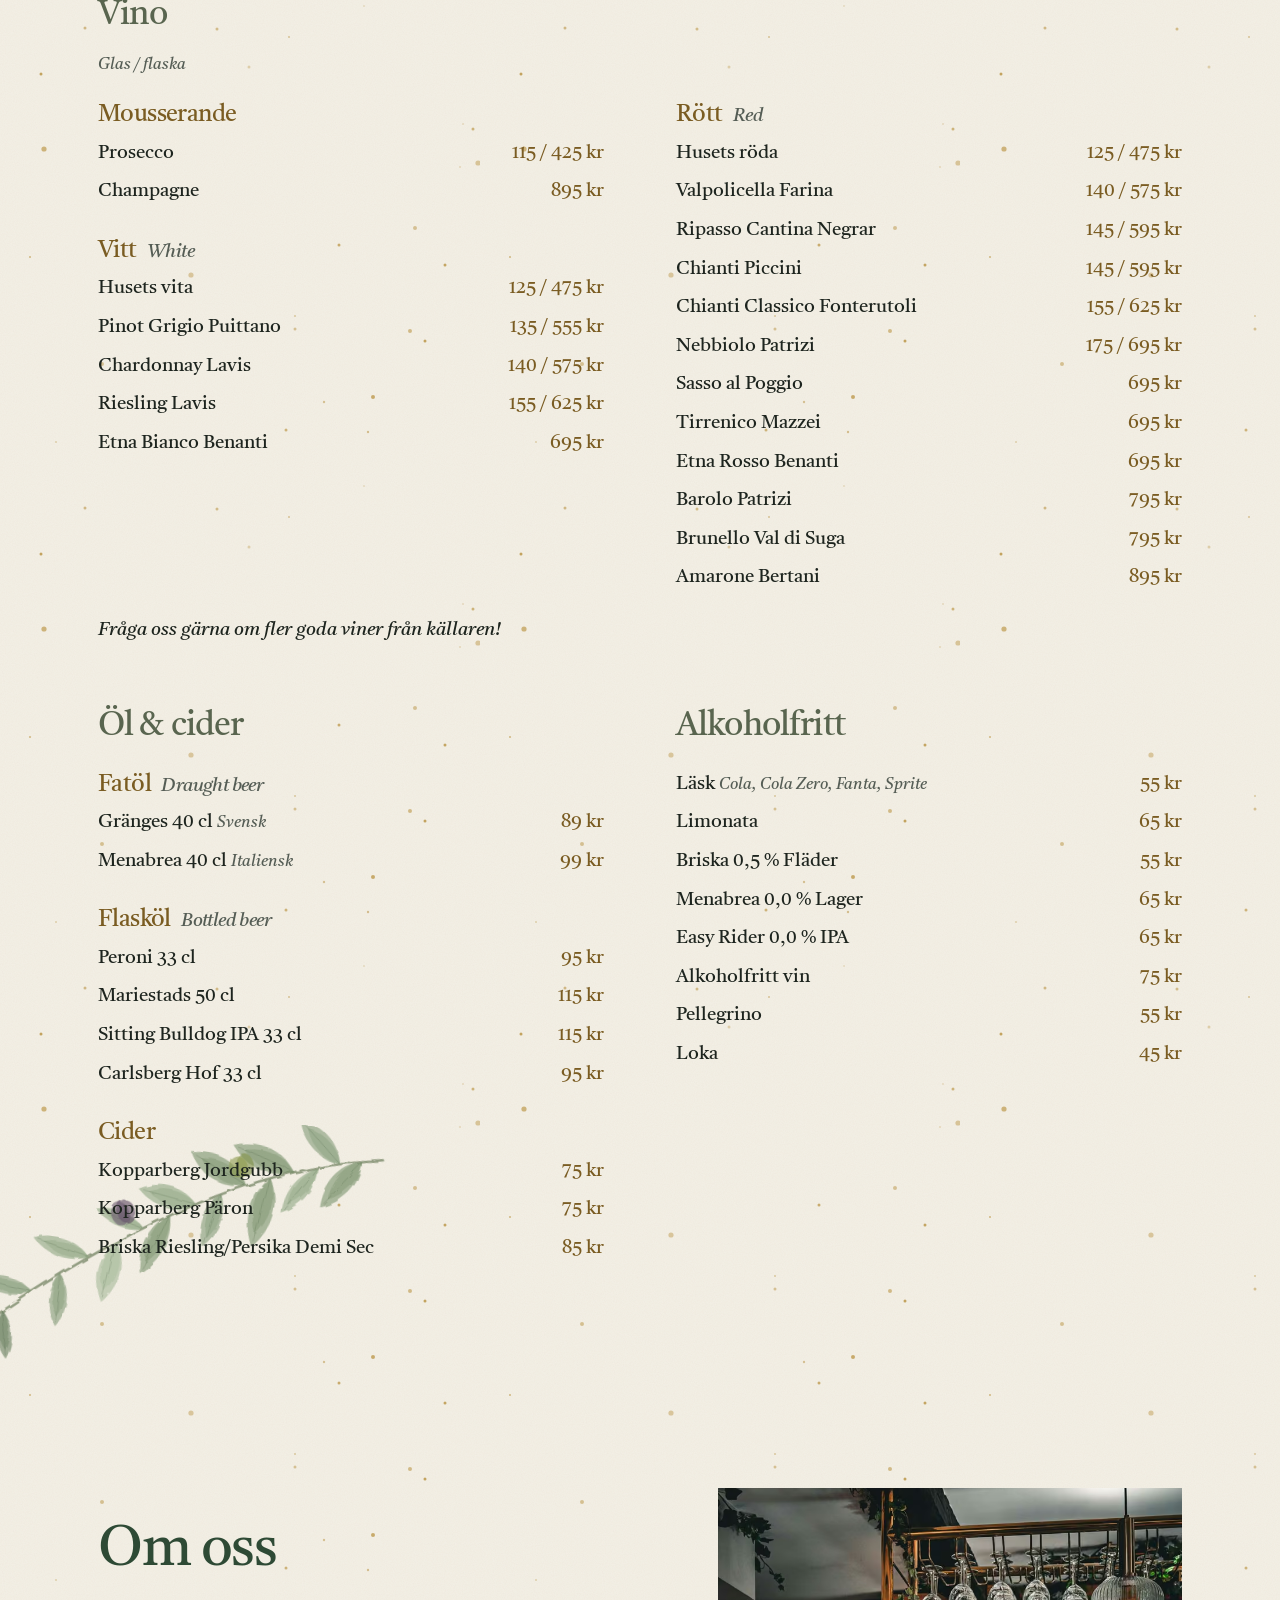
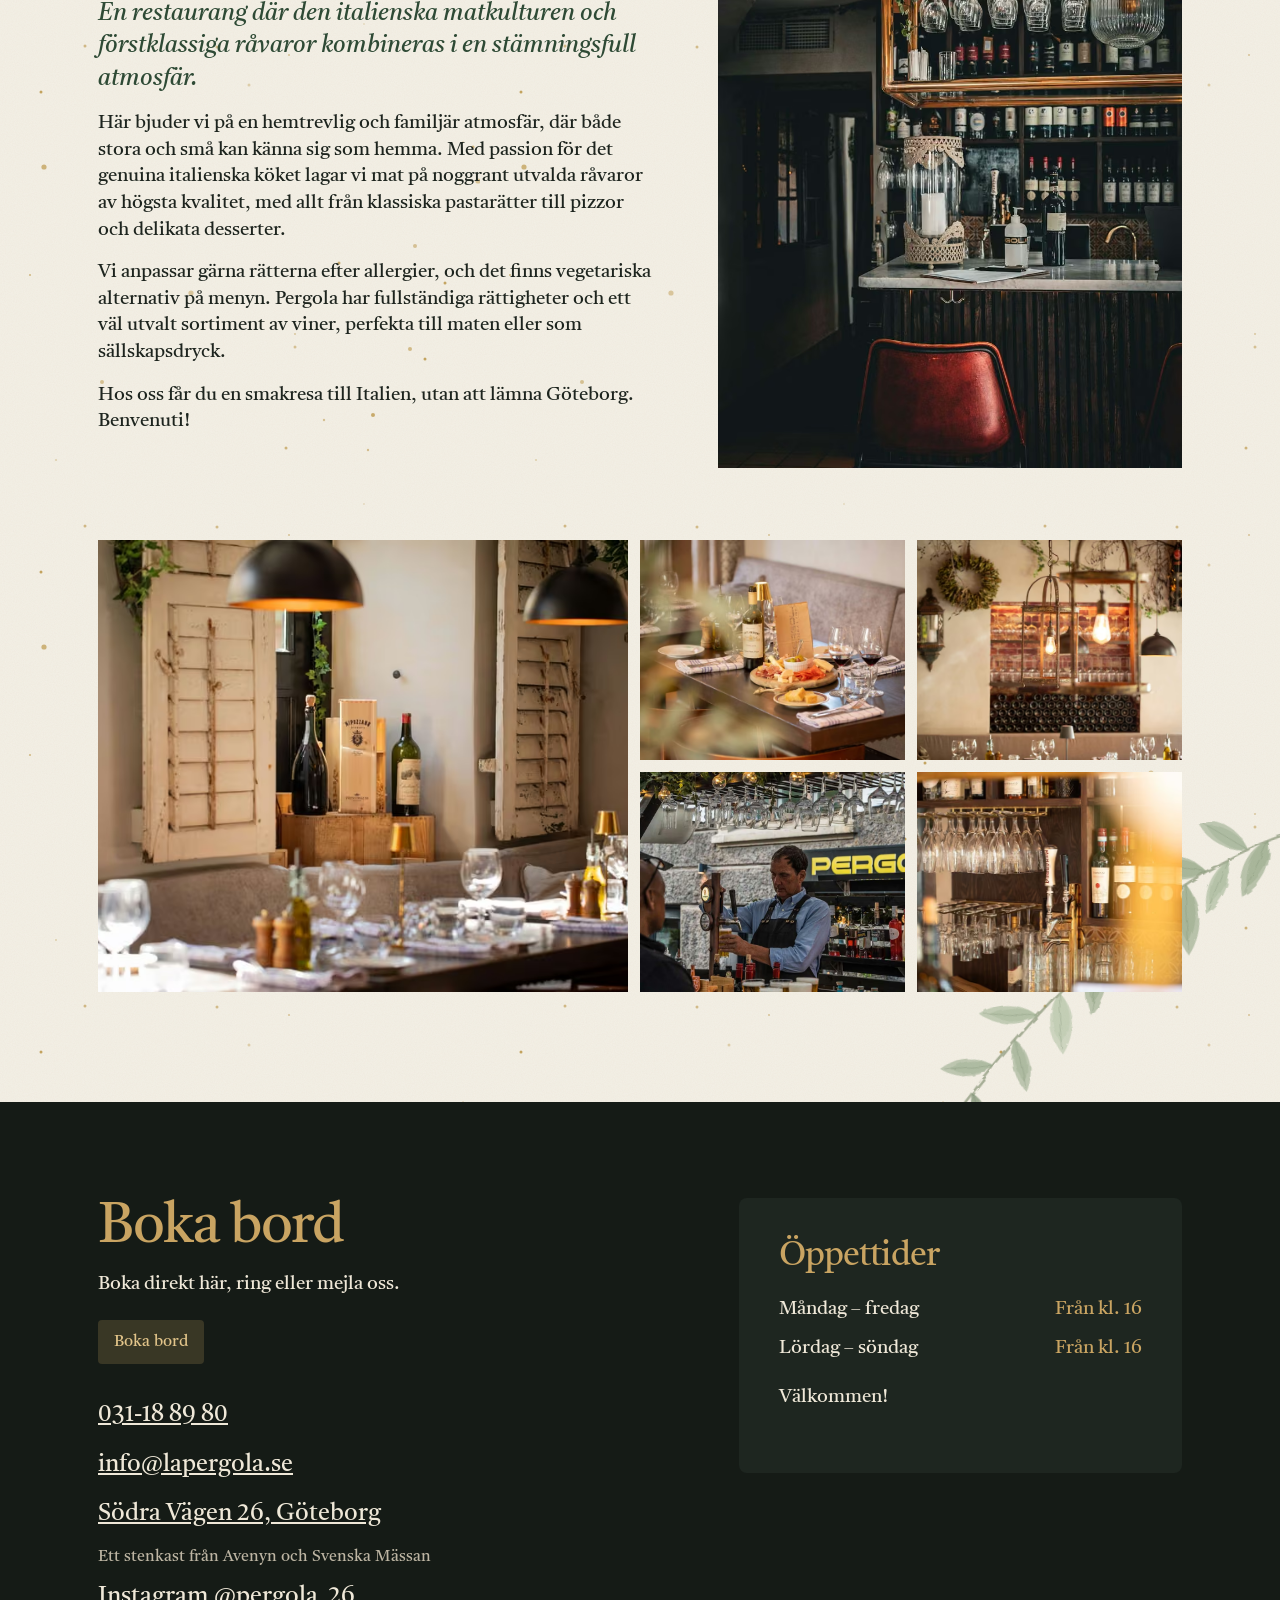
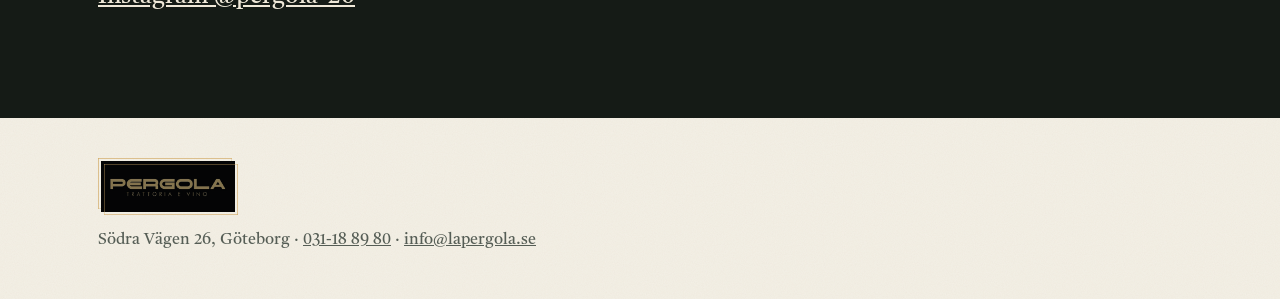
==== commit ab2374a1: "Castoro, lugnare stil, fast flikrad och vajande olivkvistar - Castoro 400 i stället för Spectral, in" ====
--- a/index.html
+++ b/index.html
@@ -29,8 +29,8 @@
 <link rel="preload" as="image" href="bilder/matsal-1600.avif" type="image/avif">
 <link rel="preconnect" href="https://fonts.googleapis.com">
 <link rel="preconnect" href="https://fonts.gstatic.com" crossorigin>
-<link href="https://fonts.googleapis.com/css2?family=Spectral:ital,wght@0,400;1,400&display=swap" rel="stylesheet">
-<link rel="stylesheet" href="style.css?v=2">
+<link href="https://fonts.googleapis.com/css2?family=Castoro:ital@0;1&display=swap" rel="stylesheet">
+<link rel="stylesheet" href="style.css?v=12">
 <script src="https://www.bokabord.se/widget.min.js" async></script>
 </head>
 <body>
@@ -39,7 +39,7 @@
   <div class="wrap">
     <a class="topp-logo" href="#" aria-label="Pergola, till toppen"><img src="bilder/logo.png" alt="" width="480" height="195"></a>
     <nav aria-label="Huvudmeny"><a href="#meny">Meny</a><a href="#sondag">Söndag</a><a href="#om">Om oss</a><a href="#hitta">Hitta hit</a></nav>
-    <button class="waiteraid-widget knapp" data-hash="206074e566215a96386093ac5b81f60e">Boka bord</button>
+    <button class="waiteraid-widget knapp knapp-guld" data-hash="206074e566215a96386093ac5b81f60e">Boka bord</button>
   </div>
 </header>
 
@@ -50,14 +50,13 @@
     </video>
     <picture class="hero-bild"><source srcset="bilder/matsal-800.avif 800w, bilder/matsal-1600.avif 1600w" sizes="100vw" type="image/avif"><img src="bilder/matsal.jpg" alt="" width="1600" height="1089"></picture>
     <div class="wrap hero-text">
-      <h1 id="hero-rubrik"><img src="bilder/logo.png" alt="Pergola – Trattoria e vino" width="480" height="195"></h1>
-      <p class="ingress">Ett stycke Italien mitt i hjärtat av Göteborg.</p>
+      <h1 id="hero-rubrik" class="ingress"><span class="visuellt-dold">Pergola, trattoria e vino. </span>Ett stycke Italien mitt i hjärtat av Göteborg.</h1>
       <p class="status" id="status" role="status">Öppet alla dagar från kl. 16</p>
       <div class="knappar">
         <button class="waiteraid-widget knapp knapp-guld" data-hash="206074e566215a96386093ac5b81f60e">Boka bord</button>
         <a class="knapp knapp-ljus" href="#meny">Se menyn</a>
       </div>
-      <p class="ring">eller ring <a href="tel:+4631188980">031-18 89 80</a></p>
+      <p class="ring">Eller ring <a href="tel:+4631188980">031-18 89 80</a></p>
     </div>
     <button class="paus" type="button" aria-pressed="false"><span class="visuellt-dold">Pausa filmen</span></button>
   </section>
@@ -83,16 +82,16 @@
     <div class="wrap">
       <h2 id="meny-rubrik" class="meny-titel">Meny</h2>
       <p class="allergi"><strong>Allergi?</strong> Laktos- eller glutenintolerant? Fråga gärna personalen innan ni beställer. Vi anpassar gärna rätterna, och det finns vegetariska alternativ.</p>
-      <nav class="flikar" aria-label="Menyns delar">
+      <nav class="flikar" aria-label="Menyns delar"><div class="flikar-rad">
         <a href="#fore">Något före</a><a href="#antipasto">Antipasto</a><a href="#pasta">Pasta</a><a href="#pizza">Pizza</a><a href="#secondi">Secondi</a><a href="#dolci">Dolci</a><a href="#cafe">Café</a><a href="#vino">Vino</a><a href="#ol">Öl &amp; cider</a><a href="#alkoholfritt">Alkoholfritt</a>
-      </nav>
+      </div></nav>
 
       <div class="grupper">
         <div class="grupp" id="fore"><h3>Något före <span lang="en">To start with</span></h3>
-          <div class="ratt"><div class="ratt-huvud"><b>Negroni</b><span class="pris">155 kr</span></div><p class="en" lang="en">gin, campari and sweet vermouth</p></div>
+          <div class="ratt"><div class="ratt-huvud"><b>Negroni</b><span class="pris">155 kr</span></div><p class="en" lang="en">Gin, campari and sweet vermouth</p></div>
           <div class="ratt"><div class="ratt-huvud"><b>GT Italiano</b><span class="pris">155 kr</span></div><p class="en" lang="en">Malfy pink grape gin and Italian tonic</p></div>
-          <div class="ratt"><div class="ratt-huvud"><b>Aperol Spritz</b><span class="pris">145 kr</span></div><p class="en" lang="en">aperol, prosecco, soda and orange</p></div>
-          <div class="ratt"><div class="ratt-huvud"><b>Limoncello Spritz</b><span class="pris">145 kr</span></div><p class="en" lang="en">limoncello, prosecco, soda and lemon</p></div>
+          <div class="ratt"><div class="ratt-huvud"><b>Aperol Spritz</b><span class="pris">145 kr</span></div><p class="en" lang="en">Aperol, prosecco, soda and orange</p></div>
+          <div class="ratt"><div class="ratt-huvud"><b>Limoncello Spritz</b><span class="pris">145 kr</span></div><p class="en" lang="en">Limoncello, prosecco, soda and lemon</p></div>
           <div class="ratt"><div class="ratt-huvud"><b>Prosecco</b><span class="pris">115 kr</span></div></div>
           <div class="set">
             <p class="overrad">Set menu</p>
@@ -102,44 +101,44 @@
         </div>
 
         <div class="grupp" id="antipasto"><h3>Antipasto</h3>
-          <div class="ratt"><div class="ratt-huvud"><b>Bruschetta Classica</b><span class="pris">125 kr</span></div><p>grillat lantbröd med tomat, rödlök, basilikaröra &amp; buffelmozzarella</p><p class="en" lang="en">grilled sourdough bread with tomato, red onion, basil &amp; mozzarella</p></div>
-          <div class="ratt"><div class="ratt-huvud"><b>Gamberetto</b><span class="pris">145 kr</span></div><p>scampi i het sås med vitlök, chili &amp; örter</p><p class="en" lang="en">scampi in hot sauce with garlic &amp; chili</p></div>
-          <div class="ratt"><div class="ratt-huvud"><b>Carpaccio</b><span class="pris">155 kr</span></div><p>tunna skivor kalv, citron, olivolja, parmesan, ruccola &amp; pinjenötter</p><p class="en" lang="en">thin slices of veal, lemon, olive oil, parmesan, arugula &amp; pine nuts</p></div>
-          <div class="ratt"><div class="ratt-huvud"><b>Antipasto</b><span class="pris">275 kr</span></div><p>tre sorters chark, tre sorters ost &amp; oliver</p><p class="en" lang="en">Italian cold cuts &amp; cheeses, olives included</p></div>
-          <div class="ratt"><div class="ratt-huvud"><b>Hummersoppa</b><span class="pris">145 kr</span></div><p>krämig hummersoppa med pilgrimsravioli</p><p class="en" lang="en">creamy lobster soup with scallop ravioli</p></div>
-          <div class="ratt"><div class="ratt-huvud"><b>Oliver</b><span class="pris">55 kr</span></div><p class="en" lang="en">marinated olives</p></div>
-          <div class="ratt"><div class="ratt-huvud"><b>Vitlöksbröd</b><span class="pris">65 kr</span></div><p class="en" lang="en">garlic bread</p></div>
+          <div class="ratt"><div class="ratt-huvud"><b>Bruschetta Classica</b><span class="pris">125 kr</span></div><p>Grillat lantbröd med tomat, rödlök, basilikaröra &amp; buffelmozzarella</p><p class="en" lang="en">Grilled sourdough bread with tomato, red onion, basil &amp; mozzarella</p></div>
+          <div class="ratt"><div class="ratt-huvud"><b>Gamberetto</b><span class="pris">145 kr</span></div><p>Scampi i het sås med vitlök, chili &amp; örter</p><p class="en" lang="en">Scampi in hot sauce with garlic &amp; chili</p></div>
+          <div class="ratt"><div class="ratt-huvud"><b>Carpaccio</b><span class="pris">155 kr</span></div><p>Tunna skivor kalv, citron, olivolja, parmesan, ruccola &amp; pinjenötter</p><p class="en" lang="en">Thin slices of veal, lemon, olive oil, parmesan, arugula &amp; pine nuts</p></div>
+          <div class="ratt"><div class="ratt-huvud"><b>Antipasto</b><span class="pris">275 kr</span></div><p>Tre sorters chark, tre sorters ost &amp; oliver</p><p class="en" lang="en">Italian cold cuts &amp; cheeses, olives included</p></div>
+          <div class="ratt"><div class="ratt-huvud"><b>Hummersoppa</b><span class="pris">145 kr</span></div><p>Krämig hummersoppa med pilgrimsravioli</p><p class="en" lang="en">Creamy lobster soup with scallop ravioli</p></div>
+          <div class="ratt"><div class="ratt-huvud"><b>Oliver</b><span class="pris">55 kr</span></div><p class="en" lang="en">Marinated olives</p></div>
+          <div class="ratt"><div class="ratt-huvud"><b>Vitlöksbröd</b><span class="pris">65 kr</span></div><p class="en" lang="en">Garlic bread</p></div>
         </div>
 
         <div class="grupp" id="pasta"><h3>Pasta</h3>
-          <div class="ratt"><div class="ratt-huvud"><b>Pollo e Chili</b><span class="pris">215 kr</span></div><p>linguine med kyckling, zucchini, rödlök, vitlök, chili, grädde, färska örter &amp; grana</p><p class="en" lang="en">linguine with chicken, zucchini, red onion, garlic, chili, cream, fresh herbs &amp; grana</p></div>
-          <div class="ratt"><div class="ratt-huvud"><b>Carbonara</b><span class="pris">215 kr</span></div><p>linguine med bacon, svartpeppar, grädde, pecorino &amp; äggula</p><p class="en" lang="en">linguine with bacon, black pepper, cream, pecorino &amp; egg yolk</p></div>
-          <div class="ratt"><div class="ratt-huvud"><b>Scampi</b><span class="pris">259 kr</span></div><p>linguine med scampi, chili, vitlök, örter &amp; tomat</p><p class="en" lang="en">linguine with scampi, chili, garlic, herbs &amp; tomato</p></div>
-          <div class="ratt"><div class="ratt-huvud"><b>Vitello</b><span class="pris">259 kr</span></div><p>pappardelle med kalv &amp; skogschampinjoner i en krämig cognacsås</p><p class="en" lang="en">pappardelle with veal &amp; mushrooms in a creamy cognac sauce</p></div>
-          <div class="ratt"><div class="ratt-huvud"><b>Gorgonzola</b><span class="pris">259 kr</span></div><p>rigatoni med oxfilé, skogschampinjon, rödlök &amp; gorgonzolasås</p><p class="en" lang="en">rigatoni with fillet of beef, mushrooms, red onion &amp; gorgonzola sauce</p></div>
-          <div class="ratt"><div class="ratt-huvud"><b>Ravioli Anna Maria</b><span class="pris">259 kr</span></div><p>kronärtskocksfylld hemgjord ravioli med tomat och mozzarella</p><p class="en" lang="en">home made ravioli with artichoke, tomato &amp; mozzarella</p></div>
-          <div class="ratt"><div class="ratt-huvud"><b>Extra parmesan</b><span class="pris">20 kr</span></div><p class="en" lang="en">bowl of parmesan</p></div>
+          <div class="ratt"><div class="ratt-huvud"><b>Pollo e Chili</b><span class="pris">215 kr</span></div><p>Linguine med kyckling, zucchini, rödlök, vitlök, chili, grädde, färska örter &amp; grana</p><p class="en" lang="en">Linguine with chicken, zucchini, red onion, garlic, chili, cream, fresh herbs &amp; grana</p></div>
+          <div class="ratt"><div class="ratt-huvud"><b>Carbonara</b><span class="pris">215 kr</span></div><p>Linguine med bacon, svartpeppar, grädde, pecorino &amp; äggula</p><p class="en" lang="en">Linguine with bacon, black pepper, cream, pecorino &amp; egg yolk</p></div>
+          <div class="ratt"><div class="ratt-huvud"><b>Scampi</b><span class="pris">259 kr</span></div><p>Linguine med scampi, chili, vitlök, örter &amp; tomat</p><p class="en" lang="en">Linguine with scampi, chili, garlic, herbs &amp; tomato</p></div>
+          <div class="ratt"><div class="ratt-huvud"><b>Vitello</b><span class="pris">259 kr</span></div><p>Pappardelle med kalv &amp; skogschampinjoner i en krämig cognacsås</p><p class="en" lang="en">Pappardelle with veal &amp; mushrooms in a creamy cognac sauce</p></div>
+          <div class="ratt"><div class="ratt-huvud"><b>Gorgonzola</b><span class="pris">259 kr</span></div><p>Rigatoni med oxfilé, skogschampinjon, rödlök &amp; gorgonzolasås</p><p class="en" lang="en">Rigatoni with fillet of beef, mushrooms, red onion &amp; gorgonzola sauce</p></div>
+          <div class="ratt"><div class="ratt-huvud"><b>Ravioli Anna Maria</b><span class="pris">259 kr</span></div><p>Kronärtskocksfylld hemgjord ravioli med tomat och mozzarella</p><p class="en" lang="en">Home made ravioli with artichoke, tomato &amp; mozzarella</p></div>
+          <div class="ratt"><div class="ratt-huvud"><b>Extra parmesan</b><span class="pris">20 kr</span></div><p class="en" lang="en">Bowl of parmesan</p></div>
         </div>
 
         <div class="grupp" id="pizza"><h3>Pizza</h3>
-          <div class="ratt"><div class="ratt-huvud"><b>Margherita</b><span class="pris">215 kr</span></div><p>tomat, basilika, olivolja, toppad med buffelmozzarella</p><p class="en" lang="en">tomato, basil, olive oil and buffalo mozzarella</p></div>
-          <div class="ratt"><div class="ratt-huvud"><b>Prosciutto</b><span class="pris">215 kr</span></div><p>tomat, mozzarella, pesto, ruccola &amp; prosciutto</p><p class="en" lang="en">tomato, mozzarella, pesto, arugula &amp; prosciutto</p></div>
-          <div class="ratt"><div class="ratt-huvud"><b>Diavola</b><span class="pris">215 kr</span></div><p>tomat, mozzarella, rödlök &amp; salame piccante</p><p class="en" lang="en">tomato, mozzarella, red onion &amp; spicy salami</p></div>
-          <div class="ratt"><div class="ratt-huvud"><b>Chi Chi</b><span class="pris">215 kr</span></div><p>tomat, mozzarella, champinjoner, bacon &amp; gorgonzola</p><p class="en" lang="en">tomato, mozzarella, mushrooms, bacon &amp; gorgonzola</p></div>
-          <div class="ratt"><div class="ratt-huvud"><b>Pinsa Burrata</b><span class="pris">229 kr</span></div><p>romersk lyxpizza med solkyssta tomater, mozzarella &amp; burrata</p><p class="en" lang="en">Roman luxury pizza with sun-kissed tomatoes, mozzarella &amp; burrata</p></div>
+          <div class="ratt"><div class="ratt-huvud"><b>Margherita</b><span class="pris">215 kr</span></div><p>Tomat, basilika, olivolja, toppad med buffelmozzarella</p><p class="en" lang="en">Tomato, basil, olive oil and buffalo mozzarella</p></div>
+          <div class="ratt"><div class="ratt-huvud"><b>Prosciutto</b><span class="pris">215 kr</span></div><p>Tomat, mozzarella, pesto, ruccola &amp; prosciutto</p><p class="en" lang="en">Tomato, mozzarella, pesto, arugula &amp; prosciutto</p></div>
+          <div class="ratt"><div class="ratt-huvud"><b>Diavola</b><span class="pris">215 kr</span></div><p>Tomat, mozzarella, rödlök &amp; salame piccante</p><p class="en" lang="en">Tomato, mozzarella, red onion &amp; spicy salami</p></div>
+          <div class="ratt"><div class="ratt-huvud"><b>Chi Chi</b><span class="pris">215 kr</span></div><p>Tomat, mozzarella, champinjoner, bacon &amp; gorgonzola</p><p class="en" lang="en">Tomato, mozzarella, mushrooms, bacon &amp; gorgonzola</p></div>
+          <div class="ratt"><div class="ratt-huvud"><b>Pinsa Burrata</b><span class="pris">229 kr</span></div><p>Romersk lyxpizza med solkyssta tomater, mozzarella &amp; burrata</p><p class="en" lang="en">Roman luxury pizza with sun-kissed tomatoes, mozzarella &amp; burrata</p></div>
         </div>
 
         <div class="grupp" id="secondi"><h3>Secondi</h3>
-          <div class="ratt"><div class="ratt-huvud"><b>Selvatica</b><span class="pris">295 kr</span></div><p>grillad vildand, kantarellrisotto &amp; viltsky</p><p class="en" lang="en">grilled duck breast, chanterelle risotto and red wine sauce</p></div>
-          <div class="ratt"><div class="ratt-huvud"><b>Brasato</b><span class="pris">295 kr</span></div><p>nattbakad oxkind, potatispuré, rödvinssås, svamp &amp; bacon</p><p class="en" lang="en">overnight baked cheek of beef, purée of potato, red wine sauce, mushroom &amp; bacon</p></div>
-          <div class="ratt"><div class="ratt-huvud"><b>Salmone</b><span class="pris">295 kr</span></div><p>smörstekt laxfilé, grönsaker, potatis &amp; parmesansås</p><p class="en" lang="en">butter fried salmon, vegetables, potatoes &amp; parmesan sauce</p></div>
+          <div class="ratt"><div class="ratt-huvud"><b>Selvatica</b><span class="pris">295 kr</span></div><p>Grillad vildand, kantarellrisotto &amp; viltsky</p><p class="en" lang="en">Grilled duck breast, chanterelle risotto and red wine sauce</p></div>
+          <div class="ratt"><div class="ratt-huvud"><b>Brasato</b><span class="pris">295 kr</span></div><p>Nattbakad oxkind, potatispuré, rödvinssås, svamp &amp; bacon</p><p class="en" lang="en">Overnight baked cheek of beef, purée of potato, red wine sauce, mushroom &amp; bacon</p></div>
+          <div class="ratt"><div class="ratt-huvud"><b>Salmone</b><span class="pris">295 kr</span></div><p>Smörstekt laxfilé, grönsaker, potatis &amp; parmesansås</p><p class="en" lang="en">Butter fried salmon, vegetables, potatoes &amp; parmesan sauce</p></div>
         </div>
 
         <div class="grupp" id="dolci"><h3>Dolci</h3>
-          <div class="ratt"><div class="ratt-huvud"><b>Tiramisu</b><span class="pris">115 kr</span></div><p>klassisk tiramisu med mascarpone &amp; marsala</p><p class="en" lang="en">classic tiramisu with mascarpone &amp; marsala</p></div>
-          <div class="ratt"><div class="ratt-huvud"><b>Sorbetto</b><span class="pris">115 kr</span></div><p>fräsch citronsorbet med honung &amp; bär</p><p class="en" lang="en">fresh sorbet with honey &amp; berries</p></div>
-          <div class="ratt"><div class="ratt-huvud"><b>Cioccolatino</b><span class="pris">45 kr</span></div><p>chokladtryffel</p><p class="en" lang="en">chocolate truffle</p></div>
-          <div class="ratt"><div class="ratt-huvud"><b>Pannacotta</b><span class="pris">115 kr</span></div><p>vit choklad-pannacotta med hallon</p><p class="en" lang="en">white chocolate pannacotta with raspberries</p></div>
+          <div class="ratt"><div class="ratt-huvud"><b>Tiramisu</b><span class="pris">115 kr</span></div><p>Klassisk tiramisu med mascarpone &amp; marsala</p><p class="en" lang="en">Classic tiramisu with mascarpone &amp; marsala</p></div>
+          <div class="ratt"><div class="ratt-huvud"><b>Sorbetto</b><span class="pris">115 kr</span></div><p>Fräsch citronsorbet med honung &amp; bär</p><p class="en" lang="en">Fresh sorbet with honey &amp; berries</p></div>
+          <div class="ratt"><div class="ratt-huvud"><b>Cioccolatino</b><span class="pris">45 kr</span></div><p>Chokladtryffel</p><p class="en" lang="en">Chocolate truffle</p></div>
+          <div class="ratt"><div class="ratt-huvud"><b>Pannacotta</b><span class="pris">115 kr</span></div><p>Vit choklad-pannacotta med hallon</p><p class="en" lang="en">White chocolate pannacotta with raspberries</p></div>
         </div>
 
         <div class="grupp" id="cafe"><h3>Café</h3>
@@ -153,7 +152,7 @@
         </div>
 
         <div class="grupp grupp-bred" id="vino"><h3>Vino</h3>
-          <p class="glas-flaska">Pris per glas / flaska</p>
+          <p class="glas-flaska">Glas / flaska</p>
           <div class="vin-kolumner">
             <div>
               <h4>Mousserande</h4>
@@ -194,8 +193,8 @@
         <div class="grupp" id="ol"><h3>Öl &amp; cider</h3>
           <h4>Fatöl <span lang="en">Draught beer</span></h4>
           <ul class="lista">
-            <li><span>Gränges 40 cl <small>svensk</small></span><span class="pris">89 kr</span></li>
-            <li><span>Menabrea 40 cl <small>italiensk</small></span><span class="pris">99 kr</span></li>
+            <li><span>Gränges 40 cl <small>Svensk</small></span><span class="pris">89 kr</span></li>
+            <li><span>Menabrea 40 cl <small>Italiensk</small></span><span class="pris">99 kr</span></li>
           </ul>
           <h4>Flasköl <span lang="en">Bottled beer</span></h4>
           <ul class="lista">
@@ -265,8 +264,8 @@
         <!-- Stängda dagar (helgdagar, semester): skriv datumen i data-closed ovan, t.ex. data-closed="2026-12-24, 2026-12-25" -->
         <h3>Öppettider</h3>
         <dl>
-          <div><dt>Måndag – fredag</dt><dd>från kl. 16</dd></div>
-          <div><dt>Lördag – söndag</dt><dd>från kl. 16</dd></div>
+          <div><dt>Måndag – fredag</dt><dd>Från kl. 16</dd></div>
+          <div><dt>Lördag – söndag</dt><dd>Från kl. 16</dd></div>
         </dl>
         <p>Välkommen!</p>
       </div>
@@ -287,6 +286,51 @@
 </div>
 
 <script src="oppet.js"></script>
+<script>
+  const flikrad = document.querySelector(".flikar-rad");
+  const flikkanter = () => {
+    flikrad.classList.toggle("mer-v", flikrad.scrollLeft > 2);
+    flikrad.classList.toggle("mer-h", flikrad.scrollLeft + flikrad.clientWidth < flikrad.scrollWidth - 2);
+  };
+  flikrad.addEventListener("scroll", flikkanter, { passive: true });
+  addEventListener("resize", flikkanter);
+  flikkanter();
+
+  // följ scrollningen: markera delen man läser och skjut fram dess flik i raden
+  const flikar = [...flikrad.querySelectorAll("a")];
+  const delar = flikar.map(a => document.querySelector(a.getAttribute("href")));
+  const lugn = matchMedia("(prefers-reduced-motion: reduce)");
+  let aktiv = null, vantar = false, vald = -1;
+  flikar.forEach((a, n) => a.addEventListener("click", () => { vald = n; }));
+  for (const t of ["wheel", "touchstart", "keydown"]) addEventListener(t, () => { vald = -1; }, { passive: true });
+  const folj = () => {
+    vantar = false;
+    // i två spalter: delen som korsar läslinjen vinner, annars den senast passerade
+    let i = -1, mitt = -1;
+    delar.forEach((d, n) => {
+      const r = d.getBoundingClientRect();
+      if (r.top <= 170) i = n;
+      if (mitt < 0 && r.top <= 170 && r.bottom > 170) mitt = n;
+    });
+    if (mitt >= 0) i = mitt;
+    if (vald >= 0) i = vald; // en klickad flik gäller tills man scrollar själv
+    const a = flikar[i] || null;
+    if (a === aktiv) return;
+    if (aktiv) aktiv.removeAttribute("aria-current");
+    aktiv = a;
+    if (!a) return;
+    a.setAttribute("aria-current", "true");
+    const x = a.getBoundingClientRect().left - flikrad.getBoundingClientRect().left + flikrad.scrollLeft;
+    flikrad.scrollTo({ left: x - (flikrad.clientWidth - a.offsetWidth) / 2, behavior: lugn.matches ? "auto" : "smooth" });
+  };
+  addEventListener("scroll", () => { if (!vantar) { vantar = true; requestAnimationFrame(folj); } }, { passive: true });
+  folj();
+
+  // mobilraden visas först när toppens knappar har scrollats ur bild
+  const mobilrad = document.querySelector(".mobilrad");
+  new IntersectionObserver(([e]) => mobilrad.classList.toggle("undan", e.isIntersecting))
+    .observe(document.querySelector(".hero .knappar"));
+</script>
 <script>
 // Öppetstatus i toppen och söndagsmarkering, utan stängningstid (den finns inte på originalsajten)
 const tider = document.querySelector(".tider");
--- a/style.css
+++ b/style.css
@@ -1,5 +1,5 @@
 /* 1. Färger, typsnitt och mått. Ändra här.
-   Typsnitt: Spectral i bara vikt 400. Hierarkin görs med storlek, aldrig med fetstil, versaler eller centrering. */
+   Typsnitt: Castoro i bara vikt 400. Hierarkin görs med storlek, aldrig med fetstil, versaler eller centrering. */
 :root {
   --papper: #f4f0e6;     /* sidans bakgrund, som menyns akvarellpapper */
   --kort: #fbf9f3;
@@ -10,8 +10,7 @@
   --guld-text: #7a5c22;  /* guld som klarar 4,5:1 på papper */
   --blck: #1d241e;
   --dampad: #555d55;
-  --linje: #d9d1c0;
-  --f: "Spectral", Georgia, "Times New Roman", serif;
+  --f: "Castoro", Georgia, "Times New Roman", serif;
   /* Storlekarna: rubrik 56, underrubrik 34, rätt 24, brödtext 19, liten 16 */
   --s-h2: clamp(40px, 5vw, 56px);
   --s-h3: 34px;
@@ -19,7 +18,9 @@
   --s-brod: 19px;
   --s-liten: 16px;
   --wrap: 1180px;
-  --sida: clamp(16px, 4vw, 48px);
+  --sida: clamp(24px, 5vw, 48px);
+  --radie: 4px;    /* knappar och flikar */
+  --radie-kort: 8px;
   /* Papperets struktur: brus i SVG, mycket svagt */
   --papperstruktur: url("data:image/svg+xml,%3Csvg xmlns='http://www.w3.org/2000/svg' width='300' height='300'%3E%3Cfilter id='p'%3E%3CfeTurbulence type='fractalNoise' baseFrequency='.9' numOctaves='3' stitchTiles='stitch'/%3E%3CfeColorMatrix values='0 0 0 0 .45 0 0 0 0 .4 0 0 0 0 .3 0 0 0 .09 0'/%3E%3C/filter%3E%3Crect width='300' height='300' filter='url(%23p)'/%3E%3C/svg%3E");
 }
@@ -27,13 +28,16 @@
 /* 2. Grund */
 *, *::before, *::after { box-sizing: border-box; }
 html { -webkit-text-size-adjust: 100%; text-size-adjust: 100%; scroll-behavior: smooth; }
-@media (prefers-reduced-motion: reduce) { html { scroll-behavior: auto; } }
-body { margin: 0; background: var(--papperstruktur), var(--papper); color: var(--blck); font: 400 var(--s-brod)/1.6 var(--f); }
+@media (prefers-reduced-motion: reduce) { html { scroll-behavior: auto; } .mobilrad { transition: none !important; } }
+body { margin: 0; background: var(--papperstruktur), var(--papper); color: var(--blck); font: 400 var(--s-brod)/1.4 var(--f); letter-spacing: 0; }
 img, video { display: block; max-width: 100%; height: auto; }
 a { color: inherit; }
 b, strong, h1, h2, h3, h4, button { font-weight: 400; }
 h1, h2, h3, h4, p, ul, ol, dl, dd { margin: 0; }
-h2, h3, h4 { color: var(--oliv); line-height: 1.1; }
+/* Rubrikerna knipas ihop något så att de inte ser spärrade ut */
+h2, h3, h4 { color: var(--oliv); line-height: 1.1; letter-spacing: -.025em; }
+.ratt-huvud b, .sondag-ratter, .ingress { letter-spacing: -.015em; }
+.meny-titel { letter-spacing: -.035em; }
 h2 { font-size: var(--s-h2); }
 h3 { font-size: var(--s-h3); }
 h4 { font-size: var(--s-ratt); color: var(--guld-text); margin: 26px 0 6px; }
@@ -41,27 +45,28 @@
 [id] { scroll-margin-top: 80px; }
 .wrap { max-width: var(--wrap); margin: 0 auto; padding: 0 var(--sida); }
 .visuellt-dold { position: absolute; width: 1px; height: 1px; overflow: hidden; clip: rect(0 0 0 0); white-space: nowrap; }
-.hoppa { position: absolute; left: -999px; top: 8px; z-index: 30; background: var(--kort); padding: 8px 14px; }
+.hoppa { position: absolute; left: -999px; top: 8px; z-index: 30; background: var(--kort); padding: 12px 16px; border-radius: var(--radie); }
 .hoppa:focus { left: 8px; }
 :focus-visible { outline: 3px solid var(--guld); outline-offset: 3px; }
 .overrad { font-size: var(--s-liten); font-style: italic; color: var(--guld-text); }
 
 /* 3. Knappar */
-.knapp { display: inline-flex; align-items: center; min-height: 48px; padding: 0 22px; border: 1px solid var(--oliv); border-radius: 0; background: var(--oliv); color: #fff; font: 400 var(--s-brod)/1 var(--f); text-decoration: none; white-space: nowrap; cursor: pointer; transition: background .2s, color .2s; }
-.knapp:hover { background: var(--oliv-mork); }
-.knapp-guld { background: var(--guld); border-color: var(--guld); color: var(--natt); }
-.knapp-guld:hover { background: #dbb978; }
-.knapp-ljus { background: transparent; border-color: currentColor; color: inherit; }
-.knapp-ljus:hover { background: rgb(255 255 255 / .1); }
+/* Diskreta knappar: liten text och en svag, tonad yta i stället för full färg. 44 px höjd räcker för tummen. */
+.knapp { display: inline-flex; align-items: center; min-height: 44px; padding: 0 16px; border: 0; border-radius: var(--radie); background: rgb(46 74 53 / .1); color: var(--oliv); font: 400 var(--s-liten)/1 var(--f); text-decoration: none; white-space: nowrap; cursor: pointer; transition: background .2s, color .2s; }
+.knapp:hover { background: rgb(46 74 53 / .18); }
+.knapp-guld { background: rgb(201 164 98 / .2); color: #e2c48a; }
+.knapp-guld:hover { background: rgb(201 164 98 / .32); }
+.knapp-ljus { background: rgb(255 255 255 / .1); color: inherit; }
+.knapp-ljus:hover { background: rgb(255 255 255 / .2); }
 
 /* 4. Sidhuvud */
-.topp { position: sticky; top: 0; z-index: 20; background: var(--natt); color: #f1ead9; border-bottom: 1px solid #2e3a2f; }
+.topp { position: sticky; top: 0; z-index: 20; background: var(--natt); color: #f1ead9; }
 .topp .wrap { display: flex; align-items: center; gap: 28px; height: 64px; }
 .topp-logo img { width: 104px; }
 .topp nav { display: flex; gap: 24px; margin-left: auto; }
 .topp nav a { text-decoration: none; }
 .topp nav a:hover { color: var(--guld); }
-.topp .knapp { min-height: 40px; padding: 0 16px; background: var(--guld); border-color: var(--guld); color: var(--natt); }
+.topp .knapp { min-height: 40px; }
 
 /* 5. Toppen med film */
 .hero { position: relative; min-height: min(86vh, 760px); display: grid; align-items: end; color: #f4eedf; background: var(--natt); overflow: hidden; }
@@ -70,33 +75,43 @@
 .hero video.spelar { opacity: 1; }
 .hero::after { content: ""; position: absolute; inset: 0; z-index: 2; background: linear-gradient(180deg, rgb(21 27 22 / .25) 0%, rgb(21 27 22 / .55) 45%, rgb(21 27 22 / .92) 100%); }
 .hero-text { position: relative; z-index: 3; width: 100%; padding-top: 120px; padding-bottom: clamp(40px, 7vw, 80px); }
-.hero h1 img { width: clamp(240px, 34vw, 400px); }
-.ingress { font-size: var(--s-h3); font-style: italic; margin-top: 18px; max-width: 24ch; line-height: 1.2; }
+.ingress { font-size: clamp(34px, 5vw, 56px); font-style: italic; max-width: 24ch; line-height: 1.2; }
 .status { margin-top: 18px; display: flex; align-items: center; gap: 10px; }
 .status::before { content: ""; width: 10px; height: 10px; border-radius: 50%; background: var(--guld); }
 .status.oppet::before { background: #7fbf86; }
 .knappar { display: flex; flex-wrap: wrap; gap: 12px; margin-top: 24px; }
 .ring { margin-top: 14px; }
 .ring a { color: var(--guld); }
-.paus { position: absolute; z-index: 4; right: var(--sida); bottom: 24px; width: 44px; height: 44px; border: 1px solid rgb(255 255 255 / .5); border-radius: 50%; background: rgb(21 27 22 / .5); cursor: pointer; }
+.paus { position: absolute; z-index: 4; right: var(--sida); bottom: 24px; width: 44px; height: 44px; border: 0; border-radius: 50%; background: rgb(21 27 22 / .6); cursor: pointer; }
 .paus::before, .paus::after { content: ""; position: absolute; top: 14px; width: 4px; height: 14px; background: #fff; }
 .paus::before { left: 15px; } .paus::after { right: 15px; }
 .paus[aria-pressed="true"]::before { left: 17px; width: 0; height: 0; background: none; border-left: 12px solid #fff; border-top: 7px solid transparent; border-bottom: 7px solid transparent; }
 .paus[aria-pressed="true"]::after { display: none; }
 
 /* 6. Papperssektioner med guldstänk och olivkvistar, som i PDF-menyn */
-.sondag, .meny, .om { position: relative; overflow: hidden; background: url("bilder/guldstank.svg") 0 0 / 480px; }
+.sondag, .meny, .om { position: relative; overflow: clip; /* clip, inte hidden: hidden bryter sticky-flikarna */ background: url("bilder/guldstank.svg") 0 0 / 480px; }
 .meny::before, .meny::after, .sondag::before, .om::after { content: ""; position: absolute; z-index: 0; width: clamp(240px, 34vw, 460px); aspect-ratio: 520 / 360; background: url("bilder/olivkvist.svg") center / contain no-repeat; pointer-events: none; }
 .meny::before { top: -20px; right: -40px; transform: rotate(8deg); }
 .meny::after { bottom: -30px; left: -50px; transform: rotate(188deg); }
 .sondag::before { top: -50px; left: -60px; transform: scaleX(-1) rotate(-12deg); opacity: .9; }
 .om::after { bottom: -40px; right: -50px; transform: rotate(170deg); opacity: .8; }
+/* Kvistarna vajar och glider lite när sektionen scrollar förbi. Bara där webbläsaren har scrollstyrd animation och ingen bett om minskad rörelse; annars står de still. */
+@supports (animation-timeline: view()) {
+  @media (prefers-reduced-motion: no-preference) {
+    .meny::before, .meny::after, .sondag::before, .om::after { animation: vaja linear both; animation-timeline: view(); /* varje kvist rör sig medan den själv passerar skärmen */ }
+    .meny::after, .om::after { animation-direction: reverse; }
+    @keyframes vaja {
+      from { rotate: -8deg; translate: 0 48px; }
+      to { rotate: 8deg; translate: 0 -48px; }
+    }
+  }
+}
 .sondag > .wrap, .meny > .wrap, .om > .wrap { position: relative; z-index: 1; }
 
 /* 7. Söndag */
 .sondag { padding: clamp(64px, 9vw, 110px) 0; }
 .sondag-grid { display: grid; grid-template-columns: 1fr 1fr; gap: clamp(24px, 4vw, 56px); align-items: center; }
-.sondag-kort { background: rgb(251 249 243 / .85); border: 1px solid var(--linje); padding: clamp(28px, 4vw, 48px); }
+.sondag-kort { border-radius: var(--radie-kort); background: rgb(251 249 243 / .85); padding: clamp(28px, 4vw, 48px); }
 .sondag-kort h2 { margin-top: 6px; }
 .sondag-pris { font-size: var(--s-ratt); margin-top: 10px; }
 .sondag-pris span { color: var(--guld-text); }
@@ -105,28 +120,36 @@
 .sondag-grid picture img { width: 100%; aspect-ratio: 4 / 3; object-fit: cover; }
 
 /* 8. Meny */
-.meny { padding: clamp(64px, 9vw, 110px) 0; border-top: 1px solid var(--linje); border-bottom: 1px solid var(--linje); }
-.meny-titel { font-size: clamp(56px, 8vw, 96px); line-height: 1; }
+.meny { padding: clamp(64px, 9vw, 110px) 0; }
+.meny-titel { font-size: clamp(56px, 8vw, 96px); line-height: 1; color: #7f8b74; } /* ljus gråoliv; klarar 3:1 som stor text */
 .allergi { max-width: 60ch; margin-top: 18px; color: var(--dampad); }
 .allergi strong { color: var(--blck); }
-.flikar { position: sticky; top: 64px; z-index: 10; display: flex; gap: 8px; overflow-x: auto; margin: 28px calc(var(--sida) * -1) 0; padding: 12px var(--sida); background: var(--papperstruktur), var(--papper); border-bottom: 1px solid var(--linje); scrollbar-width: none; }
-.flikar::-webkit-scrollbar { display: none; }
-.flikar a { flex: none; padding: 8px 14px; border: 1px solid var(--linje); background: var(--kort); text-decoration: none; font-size: var(--s-liten); white-space: nowrap; }
-.flikar a:hover { border-color: var(--oliv); color: var(--oliv); }
-.grupper { display: grid; grid-template-columns: 1fr 1fr; gap: 64px 72px; margin-top: 48px; }
-.grupp h3 { padding-bottom: 10px; margin-bottom: 6px; border-bottom: 1px solid var(--oliv); }
+.flikar { position: sticky; top: 64px; z-index: 10; margin: 20px calc(var(--sida) * -1) 0; background: var(--papperstruktur), var(--papper); }
+.flikar-rad { display: flex; gap: 8px; overflow-x: auto; padding: 12px var(--sida); scrollbar-width: none; }
+.flikar-rad::-webkit-scrollbar { display: none; }
+/* tonar ut kanten där raden fortsätter; klasserna sätts av skriptet i index.html */
+.flikar-rad.mer-h { mask-image: linear-gradient(to right, #000 calc(100% - 64px), transparent); }
+.flikar-rad.mer-v { mask-image: linear-gradient(to left, #000 calc(100% - 64px), transparent); }
+.flikar-rad.mer-v.mer-h { mask-image: linear-gradient(to right, transparent, #000 64px, #000 calc(100% - 64px), transparent); }
+.flikar a { flex: none; padding: 10px 16px; border-radius: var(--radie); background: var(--kort); text-decoration: none; font-size: var(--s-liten); white-space: nowrap; transition: background-color .15s; }
+.flikar a:hover { background: #ebe5d4; }
+.flikar a[aria-current] { background: rgb(46 74 53 / .14); color: var(--oliv); }
+.grupp { scroll-margin-top: 150px; } /* sidhuvud + fast flikrad */
+.grupper { display: grid; grid-template-columns: 1fr 1fr; gap: 64px 72px; margin-top: 20px; }
+.grupp h3 { margin-bottom: 20px; color: #59654f; } /* samma gråoliv, mörkare */
 .grupp-bred { grid-column: 1 / -1; }
-.ratt { padding: 14px 0; border-bottom: 1px solid var(--linje); }
+.ratt { padding: 12px 0; }
 .ratt-huvud { display: flex; justify-content: space-between; gap: 16px; align-items: baseline; }
 .ratt-huvud b { font-size: var(--s-ratt); line-height: 1.25; color: var(--oliv); }
 .pris { color: var(--guld-text); white-space: nowrap; font-variant-numeric: tabular-nums; }
-.ratt p { margin-top: 2px; }
-.en { color: var(--dampad); font-style: italic; font-size: var(--s-liten); }
-.set { margin-top: 28px; padding: 20px 22px; background: rgb(251 249 243 / .85); border: 1px solid var(--oliv); outline: 1px solid var(--oliv); outline-offset: 4px; }
+.ratt p { margin-top: 6px; font-size: 17px; }
+.ratt p + .en { margin-top: 4px; }
+.en { color: var(--dampad); font-style: italic; font-size: 17px; }
+.set { margin-top: 28px; border-radius: var(--radie-kort); padding: 20px 22px; background: rgb(251 249 243 / .85); }
 .set .overrad { font-size: var(--s-ratt); font-style: normal; color: var(--oliv); }
 .set-ratter { margin: 4px 0; }
 .lista { list-style: none; padding: 0; }
-.lista li { display: flex; justify-content: space-between; gap: 16px; padding: 7px 0; border-bottom: 1px dotted var(--linje); }
+.lista li { display: flex; justify-content: space-between; gap: 16px; padding: 6px 0; }
 .lista small { color: var(--dampad); font-size: var(--s-liten); font-style: italic; }
 .glas-flaska { color: var(--dampad); font-style: italic; font-size: var(--s-liten); }
 .vin-kolumner { display: grid; grid-template-columns: 1fr 1fr; gap: 0 72px; }
@@ -147,15 +170,17 @@
 .hitta h2, .hitta h3 { color: var(--guld); }
 .hitta-grid { display: grid; grid-template-columns: 1.3fr 1fr; gap: clamp(32px, 5vw, 72px); }
 .hitta-grid > div > p { margin: 12px 0 22px; }
-.kontakt { list-style: none; padding: 0; margin-top: 28px; display: grid; gap: 12px; font-size: var(--s-ratt); }
+.kontakt { list-style: none; padding: 0; margin-top: 28px; display: grid; gap: 2px; font-size: var(--s-ratt); }
+.kontakt a { display: inline-block; padding: 7px 0; } /* klickyta minst 44 px */
 .kontakt small { font-size: var(--s-liten); color: #bdb5a3; }
-.tider { border: 1px solid #3a463b; padding: clamp(24px, 3vw, 36px); align-self: start; }
+.tider { border-radius: var(--radie-kort); background: #1e2620; padding: clamp(28px, 4vw, 40px); align-self: start; }
 .tider dl { margin: 16px 0; }
-.tider dl div { display: flex; justify-content: space-between; gap: 16px; padding: 8px 0; border-bottom: 1px solid #2e3a2f; }
+.tider dl div { display: flex; justify-content: space-between; gap: 16px; padding: 6px 0; }
 .tider dd { color: var(--guld); }
 
 footer { padding: 40px 0 48px; font-size: var(--s-liten); color: var(--dampad); }
 footer img { width: 140px; margin-bottom: 14px; }
+footer a, .ring a { padding: 14px 0; } /* större klickyta utan att flytta texten */
 
 /* 11. Mobilens fasta rad */
 .mobilrad { display: none; }
@@ -174,9 +199,10 @@
   body { padding-bottom: 76px; }
   .topp .knapp { display: none; }
   .hero { min-height: 82vh; }
-  .knappar .knapp { flex: 1; justify-content: center; }
-  .mobilrad { display: flex; gap: 8px; position: fixed; z-index: 25; left: 0; right: 0; bottom: 0; padding: 10px 16px calc(10px + env(safe-area-inset-bottom)); background: var(--natt); color: #f4eedf; box-shadow: 0 -6px 18px rgb(0 0 0 / .2); }
+  .mobilrad { display: flex; gap: 8px; position: fixed; z-index: 25; left: 0; right: 0; bottom: 0; padding: 10px 24px calc(10px + env(safe-area-inset-bottom)); background: var(--natt); color: #f4eedf; box-shadow: 0 -6px 18px rgb(0 0 0 / .2); }
   .mobilrad .knapp { flex: 1; justify-content: center; }
   .mobilrad .knapp-ljus { flex: 0 0 96px; }
+  .mobilrad { transition: transform .25s, visibility .25s; }
+  .mobilrad.undan { transform: translateY(100%); visibility: hidden; } /* medan toppens knappar syns */
   .paus { bottom: auto; top: 16px; }
 }
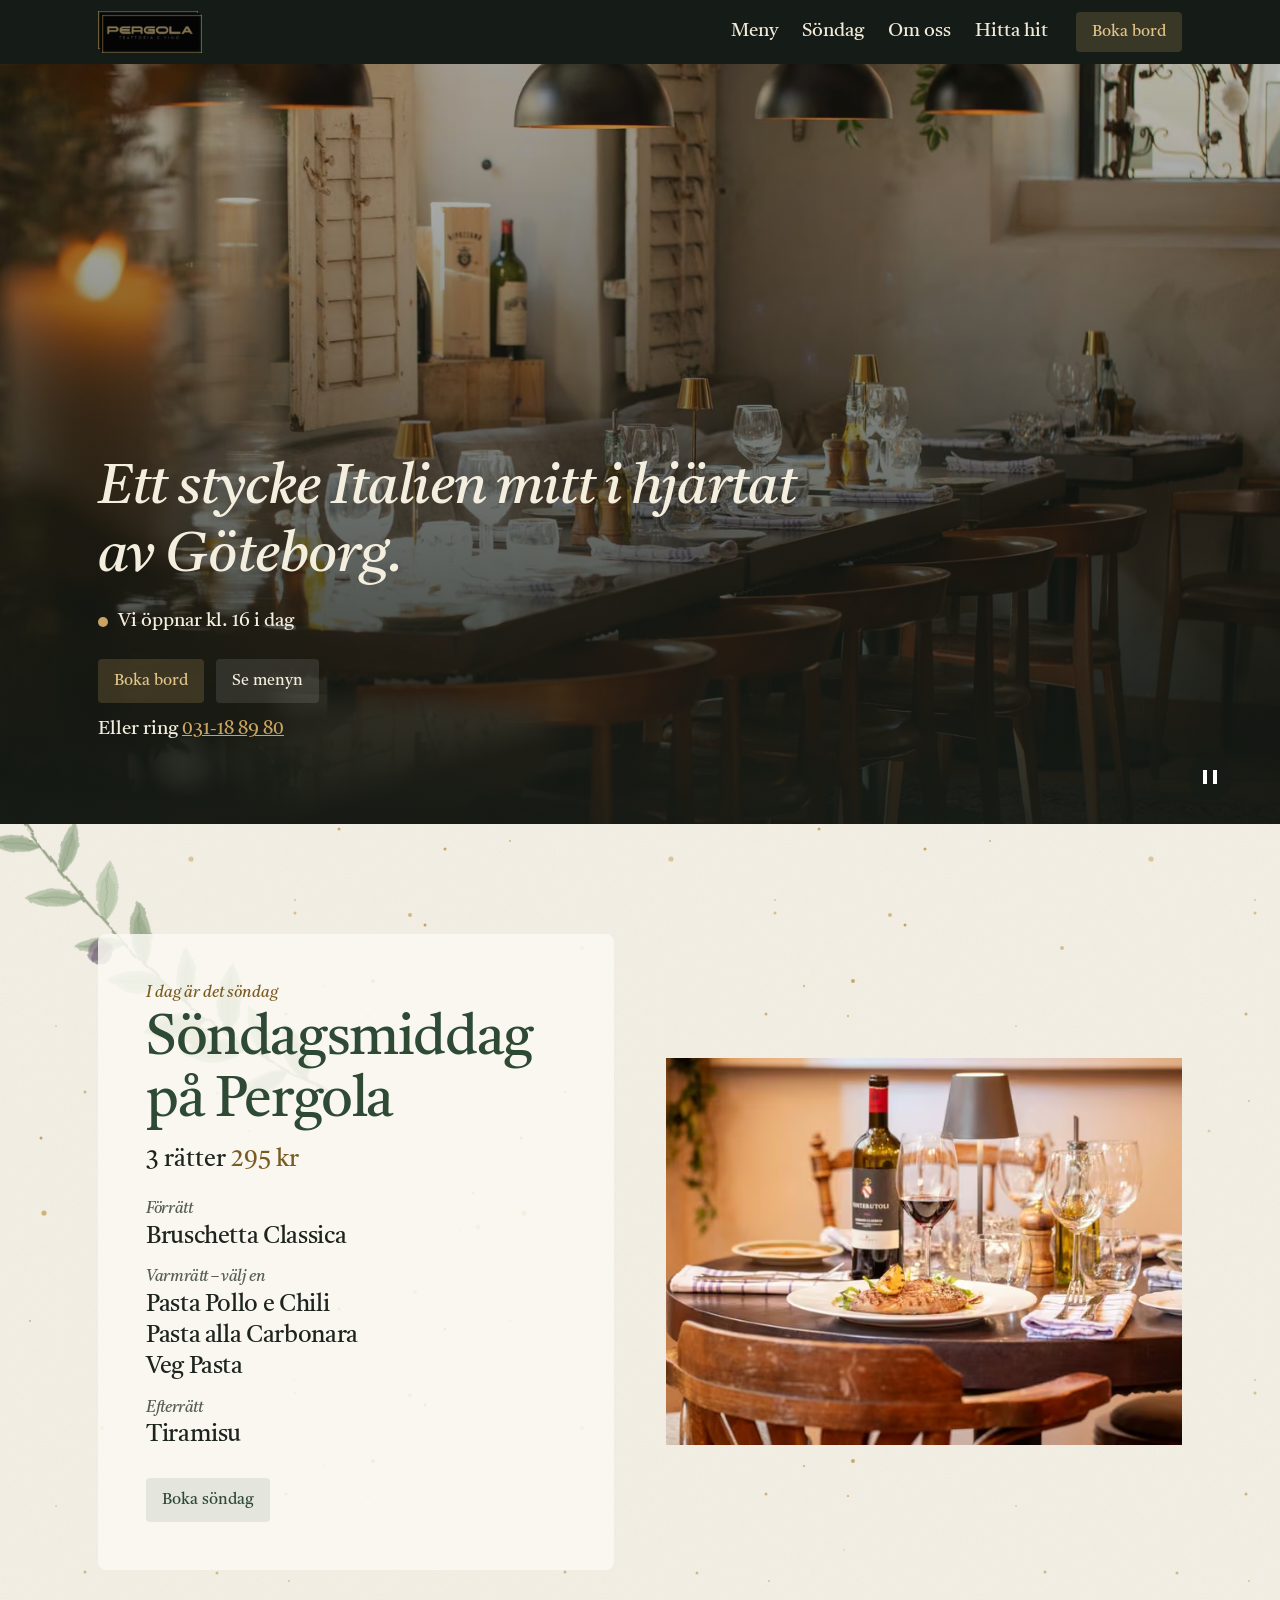
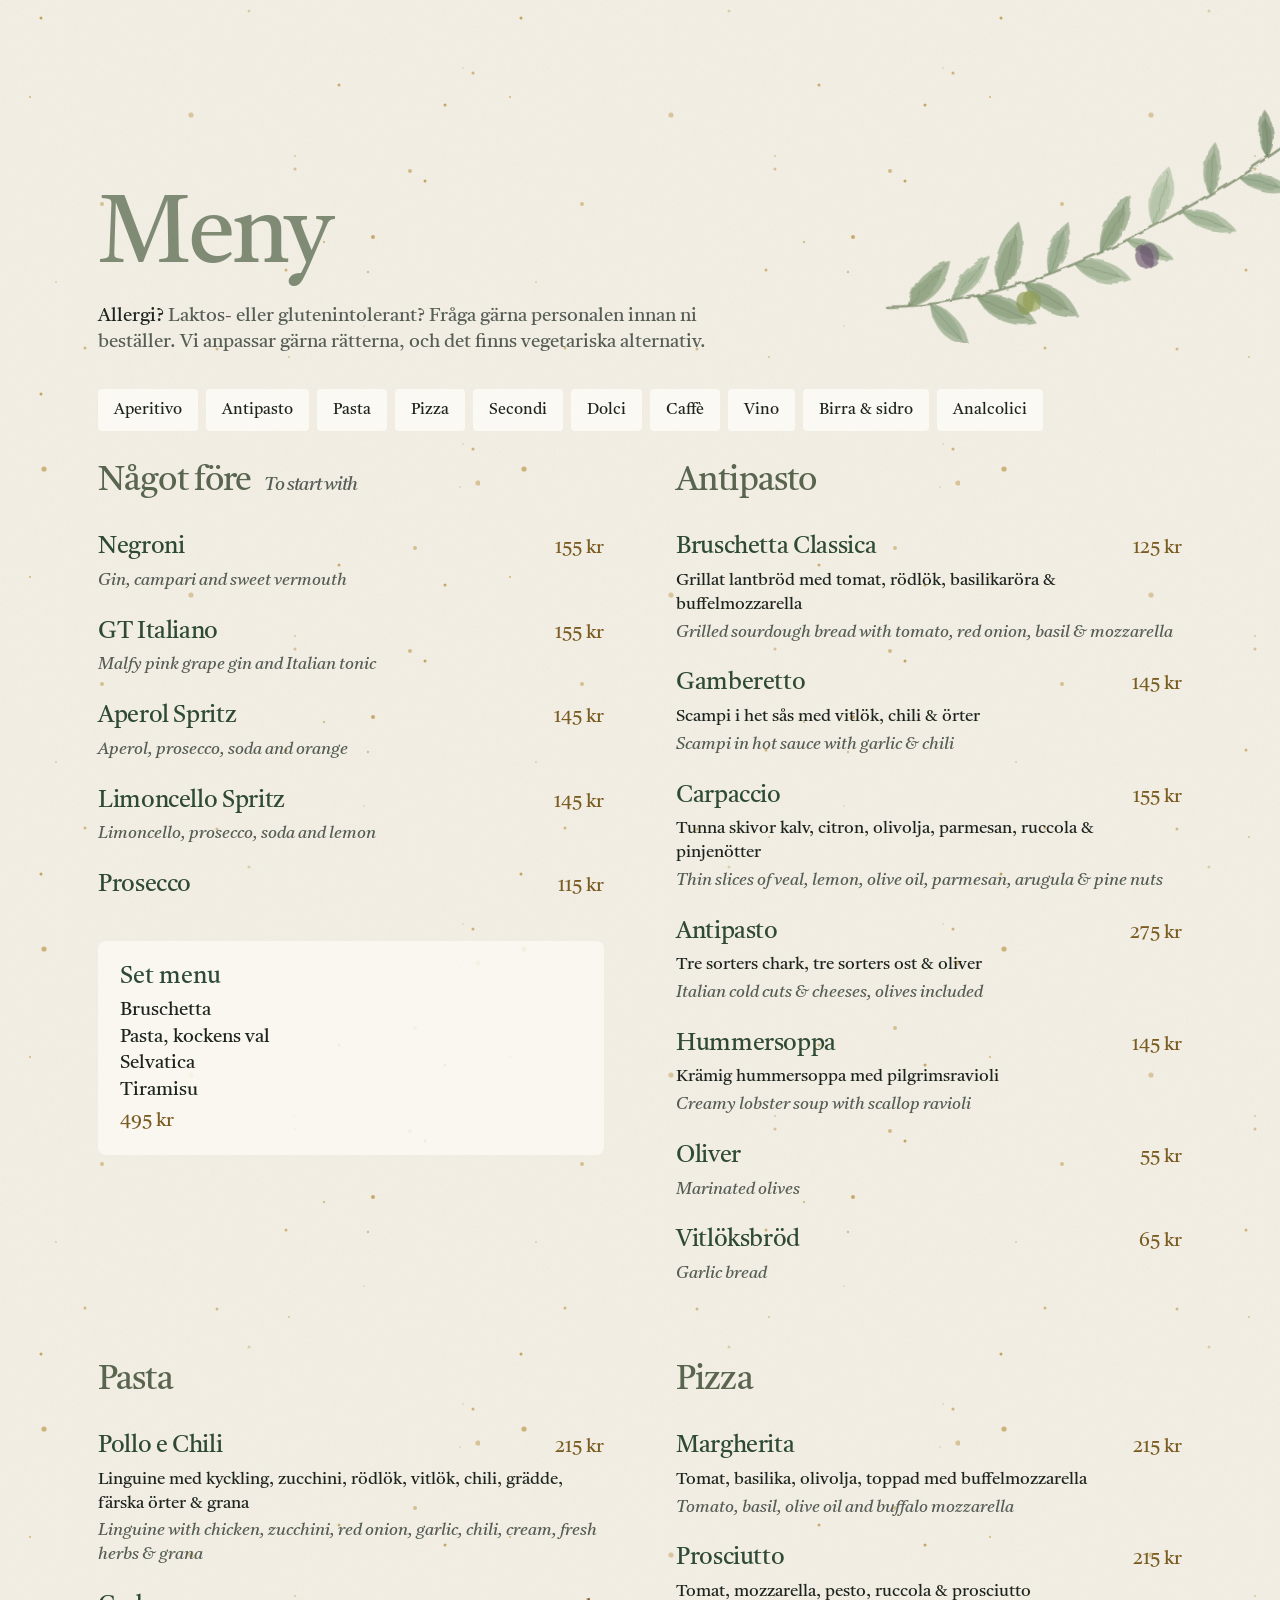
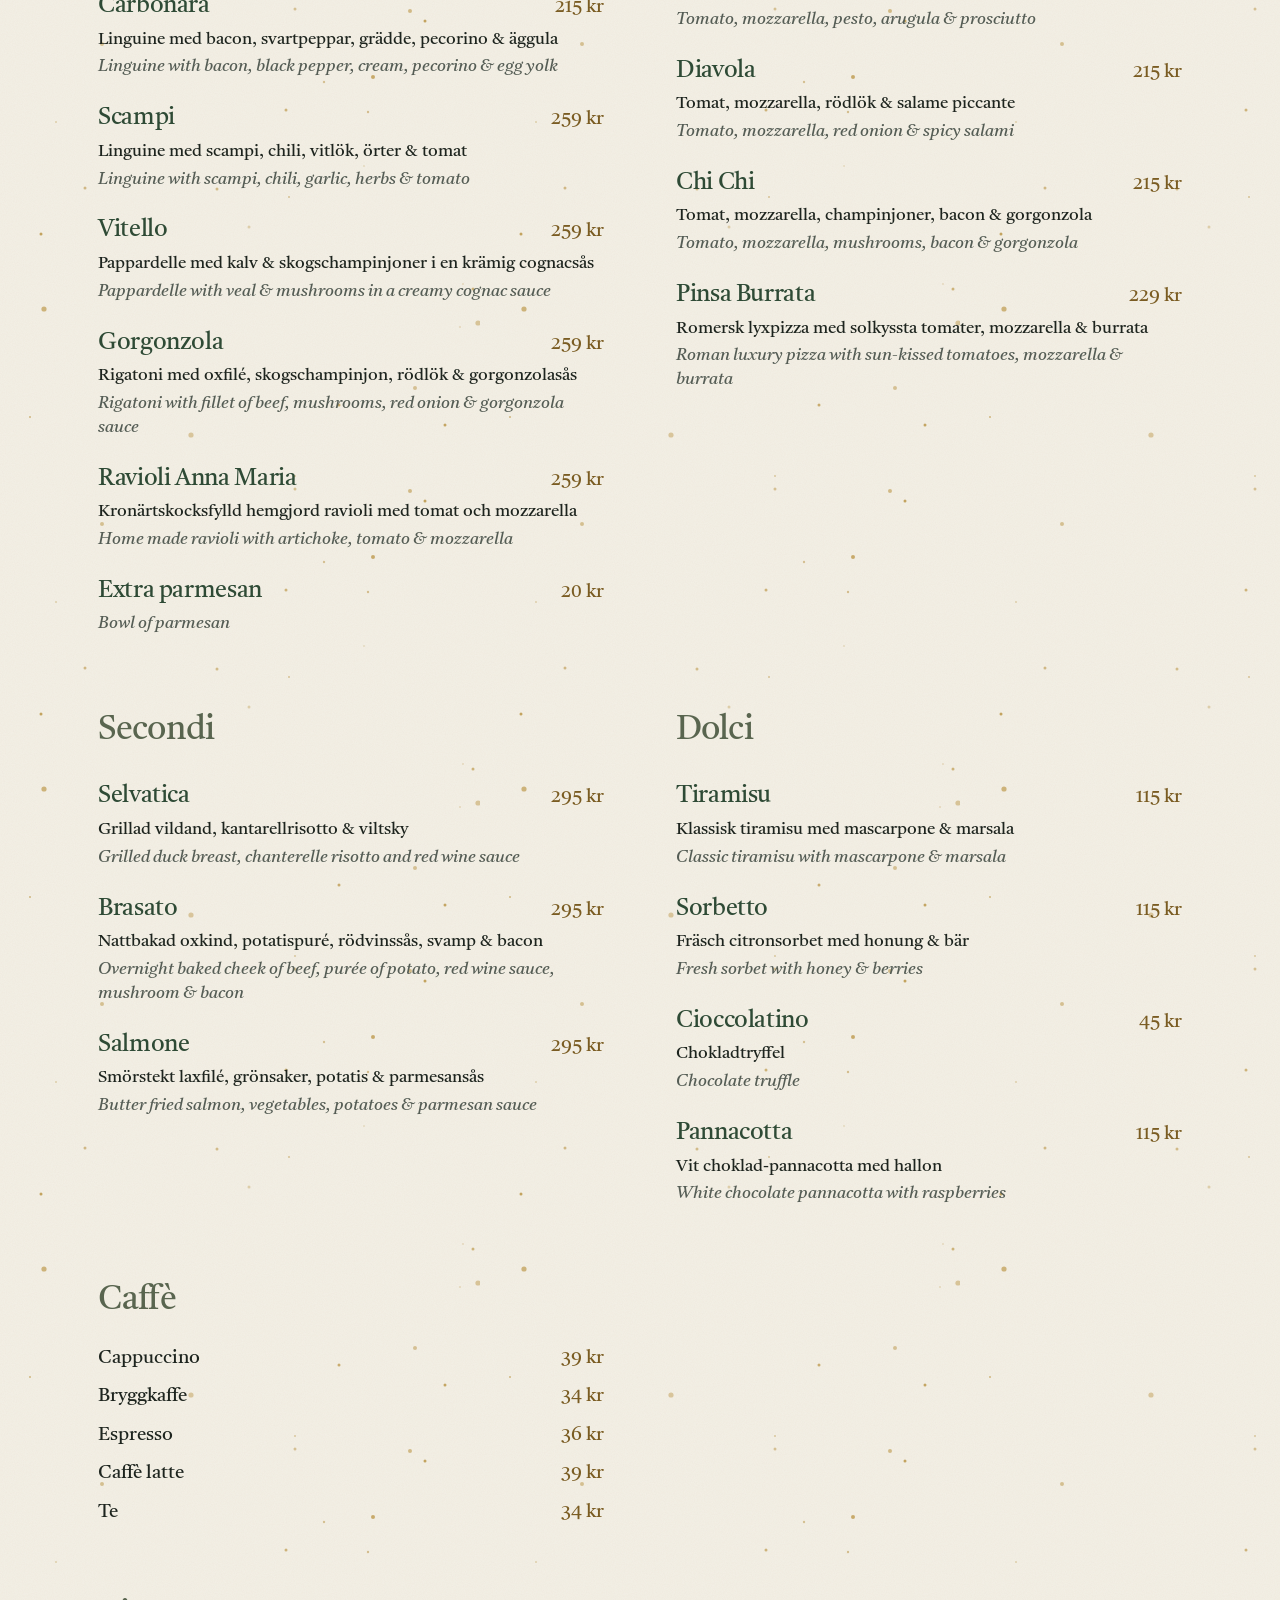
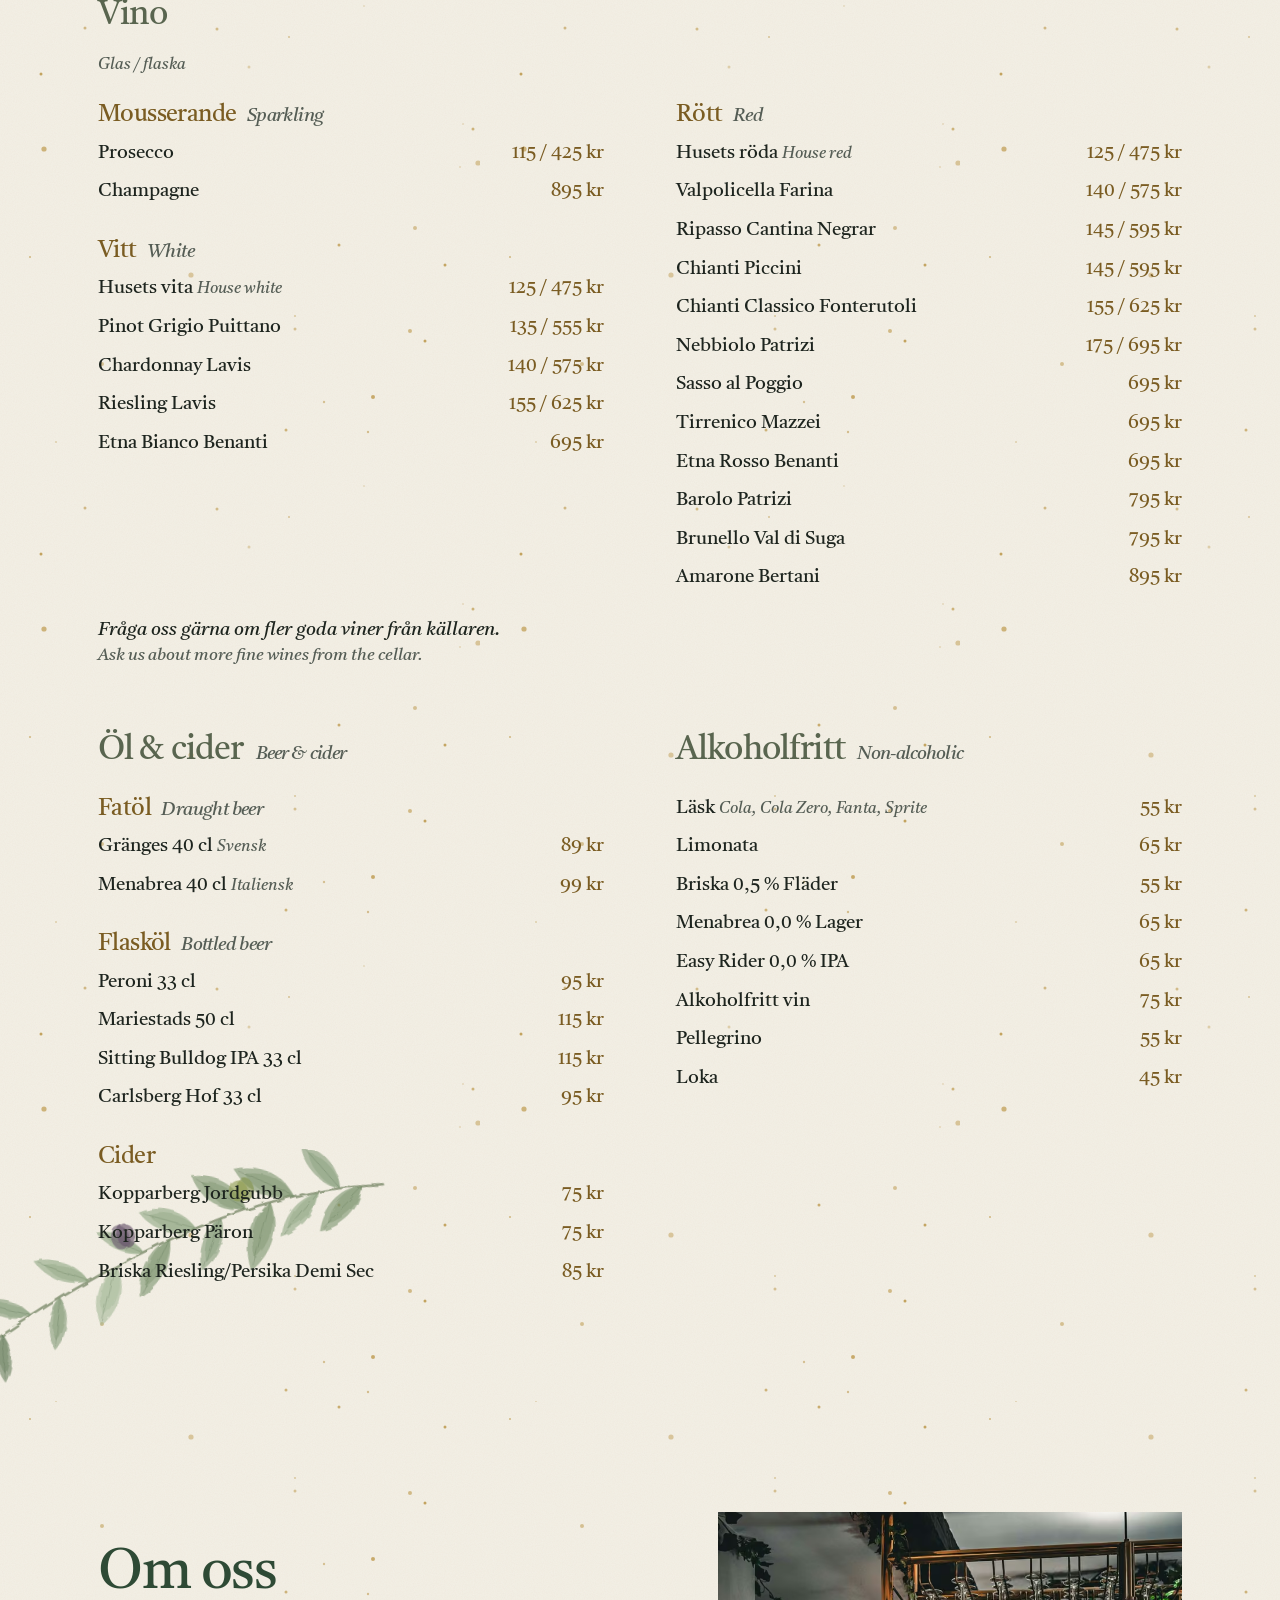
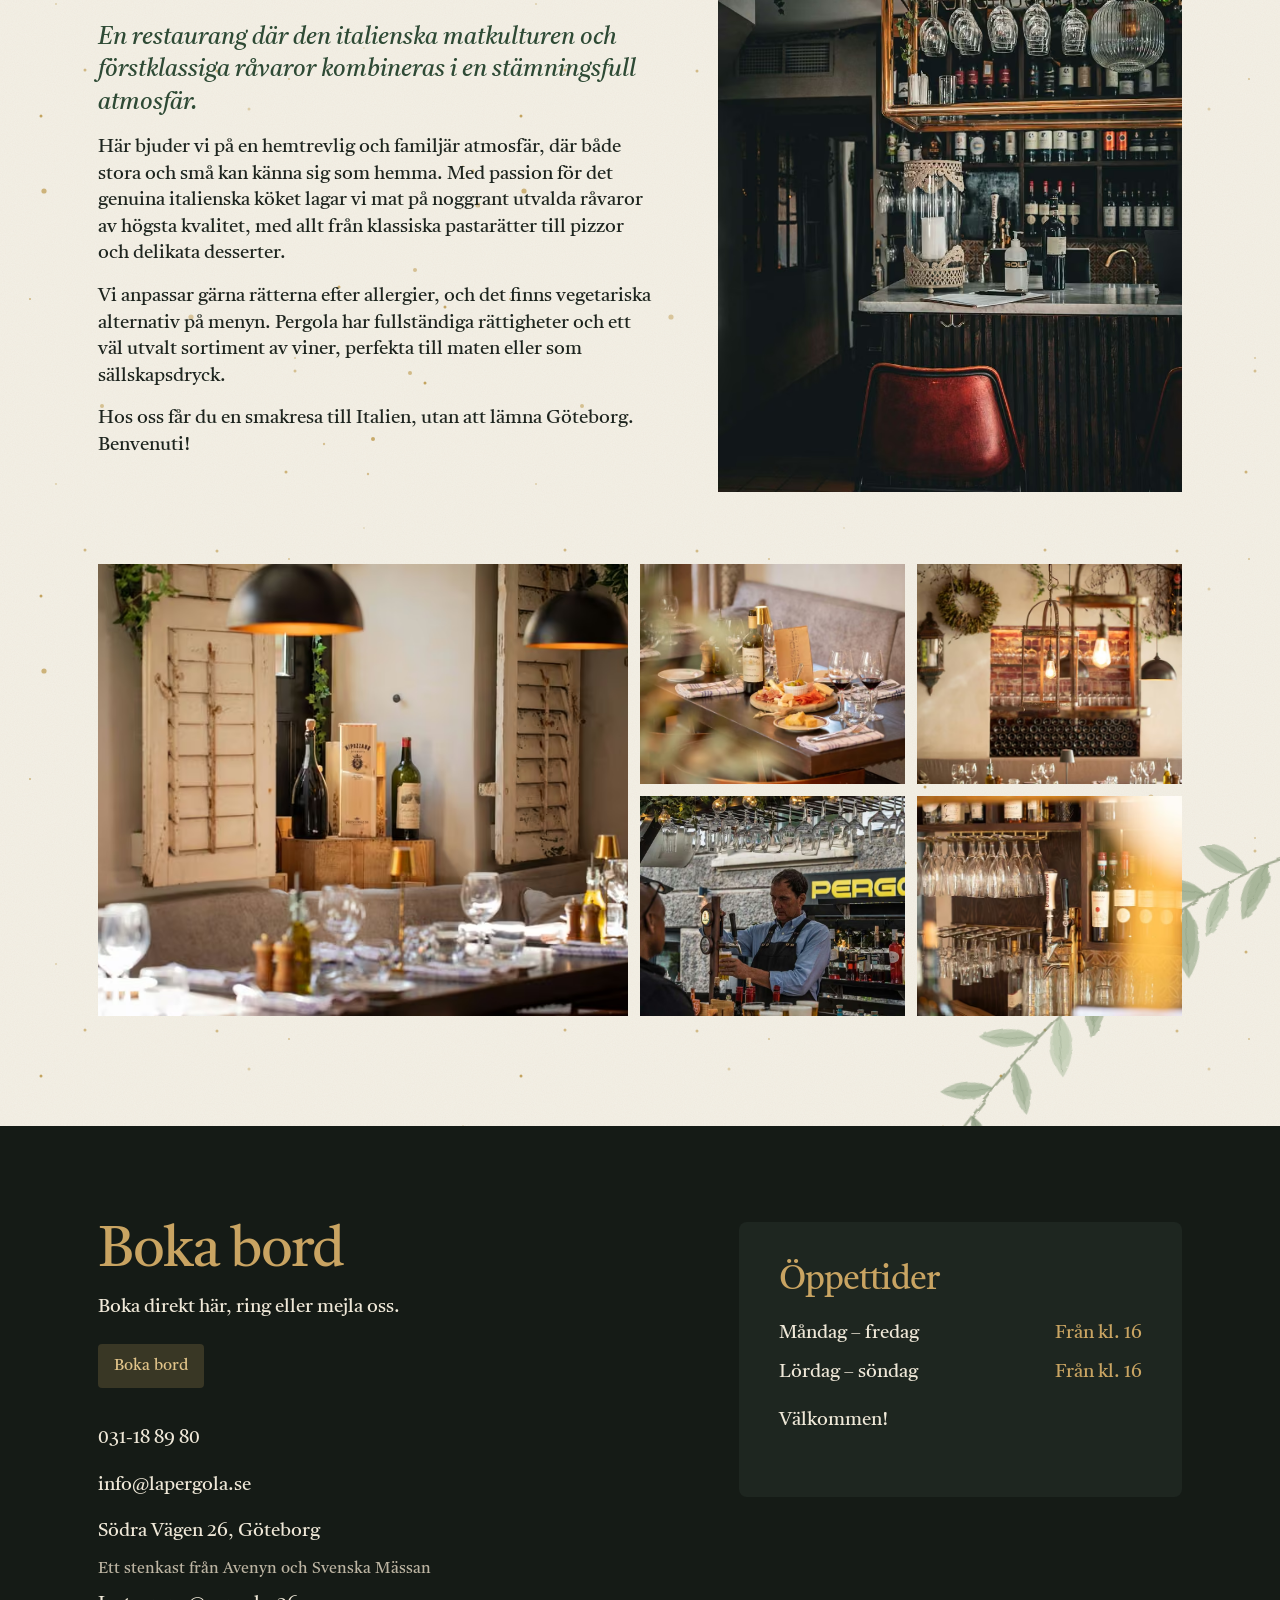
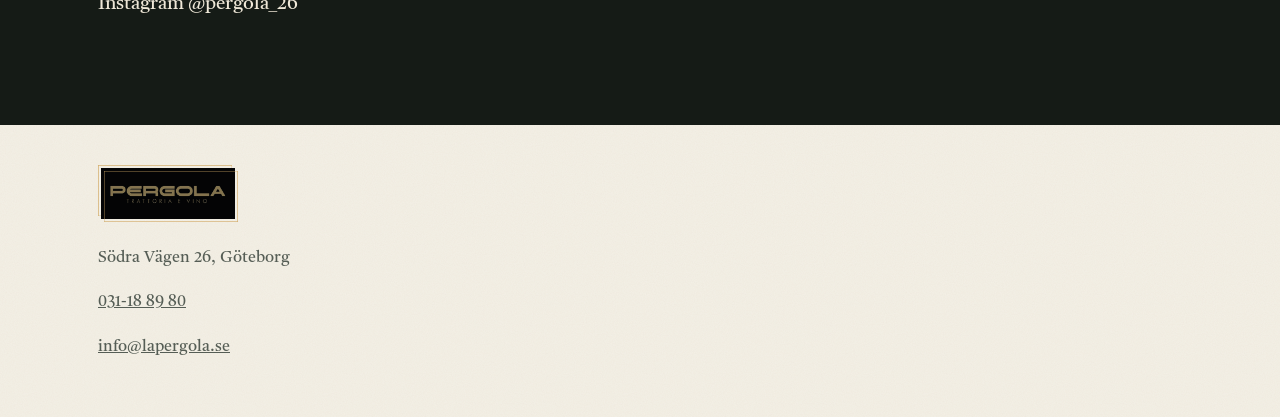
==== commit 230dccd2: "Engelska texter, italienska flikar, lugnare kontaktdel - Sparkling, House white/red och engelsk käll" ====
--- a/index.html
+++ b/index.html
@@ -30,7 +30,7 @@
 <link rel="preconnect" href="https://fonts.googleapis.com">
 <link rel="preconnect" href="https://fonts.gstatic.com" crossorigin>
 <link href="https://fonts.googleapis.com/css2?family=Castoro:ital@0;1&display=swap" rel="stylesheet">
-<link rel="stylesheet" href="style.css?v=12">
+<link rel="stylesheet" href="style.css?v=16">
 <script src="https://www.bokabord.se/widget.min.js" async></script>
 </head>
 <body>
@@ -83,7 +83,7 @@
       <h2 id="meny-rubrik" class="meny-titel">Meny</h2>
       <p class="allergi"><strong>Allergi?</strong> Laktos- eller glutenintolerant? Fråga gärna personalen innan ni beställer. Vi anpassar gärna rätterna, och det finns vegetariska alternativ.</p>
       <nav class="flikar" aria-label="Menyns delar"><div class="flikar-rad">
-        <a href="#fore">Något före</a><a href="#antipasto">Antipasto</a><a href="#pasta">Pasta</a><a href="#pizza">Pizza</a><a href="#secondi">Secondi</a><a href="#dolci">Dolci</a><a href="#cafe">Café</a><a href="#vino">Vino</a><a href="#ol">Öl &amp; cider</a><a href="#alkoholfritt">Alkoholfritt</a>
+        <a href="#fore">Aperitivo</a><a href="#antipasto">Antipasto</a><a href="#pasta">Pasta</a><a href="#pizza">Pizza</a><a href="#secondi">Secondi</a><a href="#dolci">Dolci</a><a href="#cafe">Caffè</a><a href="#vino">Vino</a><a href="#ol">Birra &amp; sidro</a><a href="#alkoholfritt">Analcolici</a>
       </div></nav>
 
       <div class="grupper">
@@ -95,7 +95,7 @@
           <div class="ratt"><div class="ratt-huvud"><b>Prosecco</b><span class="pris">115 kr</span></div></div>
           <div class="set">
             <p class="overrad">Set menu</p>
-            <p class="set-ratter">Bruschetta · Pasta, kockens val · Selvatica · Tiramisu</p>
+            <p class="set-ratter">Bruschetta<br>Pasta, kockens val<br>Selvatica<br>Tiramisu</p>
             <p class="pris">495 kr</p>
           </div>
         </div>
@@ -141,7 +141,7 @@
           <div class="ratt"><div class="ratt-huvud"><b>Pannacotta</b><span class="pris">115 kr</span></div><p>Vit choklad-pannacotta med hallon</p><p class="en" lang="en">White chocolate pannacotta with raspberries</p></div>
         </div>
 
-        <div class="grupp" id="cafe"><h3>Café</h3>
+        <div class="grupp" id="cafe"><h3>Caffè</h3>
           <ul class="lista">
             <li><span>Cappuccino</span><span class="pris">39 kr</span></li>
             <li><span>Bryggkaffe</span><span class="pris">34 kr</span></li>
@@ -155,14 +155,14 @@
           <p class="glas-flaska">Glas / flaska</p>
           <div class="vin-kolumner">
             <div>
-              <h4>Mousserande</h4>
+              <h4>Mousserande <span lang="en">Sparkling</span></h4>
               <ul class="lista">
                 <li><span>Prosecco</span><span class="pris">115 / 425 kr</span></li>
                 <li><span>Champagne</span><span class="pris">895 kr</span></li>
               </ul>
               <h4>Vitt <span lang="en">White</span></h4>
               <ul class="lista">
-                <li><span>Husets vita</span><span class="pris">125 / 475 kr</span></li>
+                <li><span>Husets vita <small lang="en">House white</small></span><span class="pris">125 / 475 kr</span></li>
                 <li><span>Pinot Grigio Puittano</span><span class="pris">135 / 555 kr</span></li>
                 <li><span>Chardonnay Lavis</span><span class="pris">140 / 575 kr</span></li>
                 <li><span>Riesling Lavis</span><span class="pris">155 / 625 kr</span></li>
@@ -172,7 +172,7 @@
             <div>
               <h4>Rött <span lang="en">Red</span></h4>
               <ul class="lista">
-                <li><span>Husets röda</span><span class="pris">125 / 475 kr</span></li>
+                <li><span>Husets röda <small lang="en">House red</small></span><span class="pris">125 / 475 kr</span></li>
                 <li><span>Valpolicella Farina</span><span class="pris">140 / 575 kr</span></li>
                 <li><span>Ripasso Cantina Negrar</span><span class="pris">145 / 595 kr</span></li>
                 <li><span>Chianti Piccini</span><span class="pris">145 / 595 kr</span></li>
@@ -187,10 +187,11 @@
               </ul>
             </div>
           </div>
-          <p class="kallaren">Fråga oss gärna om fler goda viner från källaren!</p>
-        </div>
-
-        <div class="grupp" id="ol"><h3>Öl &amp; cider</h3>
+          <p class="kallaren">Fråga oss gärna om fler goda viner från källaren.</p>
+          <p class="en" lang="en">Ask us about more fine wines from the cellar.</p>
+        </div>
+
+        <div class="grupp" id="ol"><h3>Öl &amp; cider <span lang="en">Beer &amp; cider</span></h3>
           <h4>Fatöl <span lang="en">Draught beer</span></h4>
           <ul class="lista">
             <li><span>Gränges 40 cl <small>Svensk</small></span><span class="pris">89 kr</span></li>
@@ -211,7 +212,7 @@
           </ul>
         </div>
 
-        <div class="grupp" id="alkoholfritt"><h3>Alkoholfritt</h3>
+        <div class="grupp" id="alkoholfritt"><h3>Alkoholfritt <span lang="en">Non-alcoholic</span></h3>
           <ul class="lista">
             <li><span>Läsk <small>Cola, Cola Zero, Fanta, Sprite</small></span><span class="pris">55 kr</span></li>
             <li><span>Limonata</span><span class="pris">65 kr</span></li>
@@ -276,7 +277,7 @@
 <footer>
   <div class="wrap">
     <img src="bilder/logo.png" alt="Pergola – Trattoria e vino" width="480" height="195" loading="lazy">
-    <p>Södra Vägen 26, Göteborg · <a href="tel:+4631188980">031-18 89 80</a> · <a href="mailto:info@lapergola.se">info@lapergola.se</a></p>
+    <p class="fot-rader"><span>Södra Vägen 26, Göteborg</span><a href="tel:+4631188980">031-18 89 80</a><a href="mailto:info@lapergola.se">info@lapergola.se</a></p>
   </div>
 </footer>
 
@@ -328,8 +329,13 @@
 
   // mobilraden visas först när toppens knappar har scrollats ur bild
   const mobilrad = document.querySelector(".mobilrad");
-  new IntersectionObserver(([e]) => mobilrad.classList.toggle("undan", e.isIntersecting))
-    .observe(document.querySelector(".hero .knappar"));
+  // och göms igen i Boka bord-delen, som har egna knappar
+  const synliga = new Set();
+  const radvakt = new IntersectionObserver(poster => {
+    for (const e of poster) e.isIntersecting ? synliga.add(e.target) : synliga.delete(e.target);
+    mobilrad.classList.toggle("undan", synliga.size > 0);
+  });
+  for (const el of document.querySelectorAll(".hero .knappar, #hitta, footer")) radvakt.observe(el);
 </script>
 <script>
 // Öppetstatus i toppen och söndagsmarkering, utan stängningstid (den finns inte på originalsajten)
--- a/style.css
+++ b/style.css
@@ -110,6 +110,8 @@
 
 /* 7. Söndag */
 .sondag { padding: clamp(64px, 9vw, 110px) 0; }
+/* Safari kan låta en bild med width:100% trycka ut sin rutnätskolumn till bildens fulla bredd */
+.sondag-grid > *, .grupper > *, .vin-kolumner > *, .om-grid > *, .galleri > *, .hitta-grid > * { min-width: 0; }
 .sondag-grid { display: grid; grid-template-columns: 1fr 1fr; gap: clamp(24px, 4vw, 56px); align-items: center; }
 .sondag-kort { border-radius: var(--radie-kort); background: rgb(251 249 243 / .85); padding: clamp(28px, 4vw, 48px); }
 .sondag-kort h2 { margin-top: 6px; }
@@ -170,8 +172,9 @@
 .hitta h2, .hitta h3 { color: var(--guld); }
 .hitta-grid { display: grid; grid-template-columns: 1.3fr 1fr; gap: clamp(32px, 5vw, 72px); }
 .hitta-grid > div > p { margin: 12px 0 22px; }
-.kontakt { list-style: none; padding: 0; margin-top: 28px; display: grid; gap: 2px; font-size: var(--s-ratt); }
-.kontakt a { display: inline-block; padding: 7px 0; } /* klickyta minst 44 px */
+.kontakt { list-style: none; padding: 0; margin-top: 28px; display: grid; gap: 0; font-size: var(--s-brod); }
+.kontakt a { display: inline-block; padding: 10px 0; text-decoration: none; } /* klickyta minst 44 px */
+.kontakt a:hover { color: var(--guld); }
 .kontakt small { font-size: var(--s-liten); color: #bdb5a3; }
 .tider { border-radius: var(--radie-kort); background: #1e2620; padding: clamp(28px, 4vw, 40px); align-self: start; }
 .tider dl { margin: 16px 0; }
@@ -180,7 +183,8 @@
 
 footer { padding: 40px 0 48px; font-size: var(--s-liten); color: var(--dampad); }
 footer img { width: 140px; margin-bottom: 14px; }
-footer a, .ring a { padding: 14px 0; } /* större klickyta utan att flytta texten */
+.ring a { padding: 14px 0; } /* större klickyta utan att flytta texten */
+.fot-rader > * { display: block; width: fit-content; padding: 11px 0; } /* en rad var, länkarna minst 44 px höga */
 
 /* 11. Mobilens fasta rad */
 .mobilrad { display: none; }
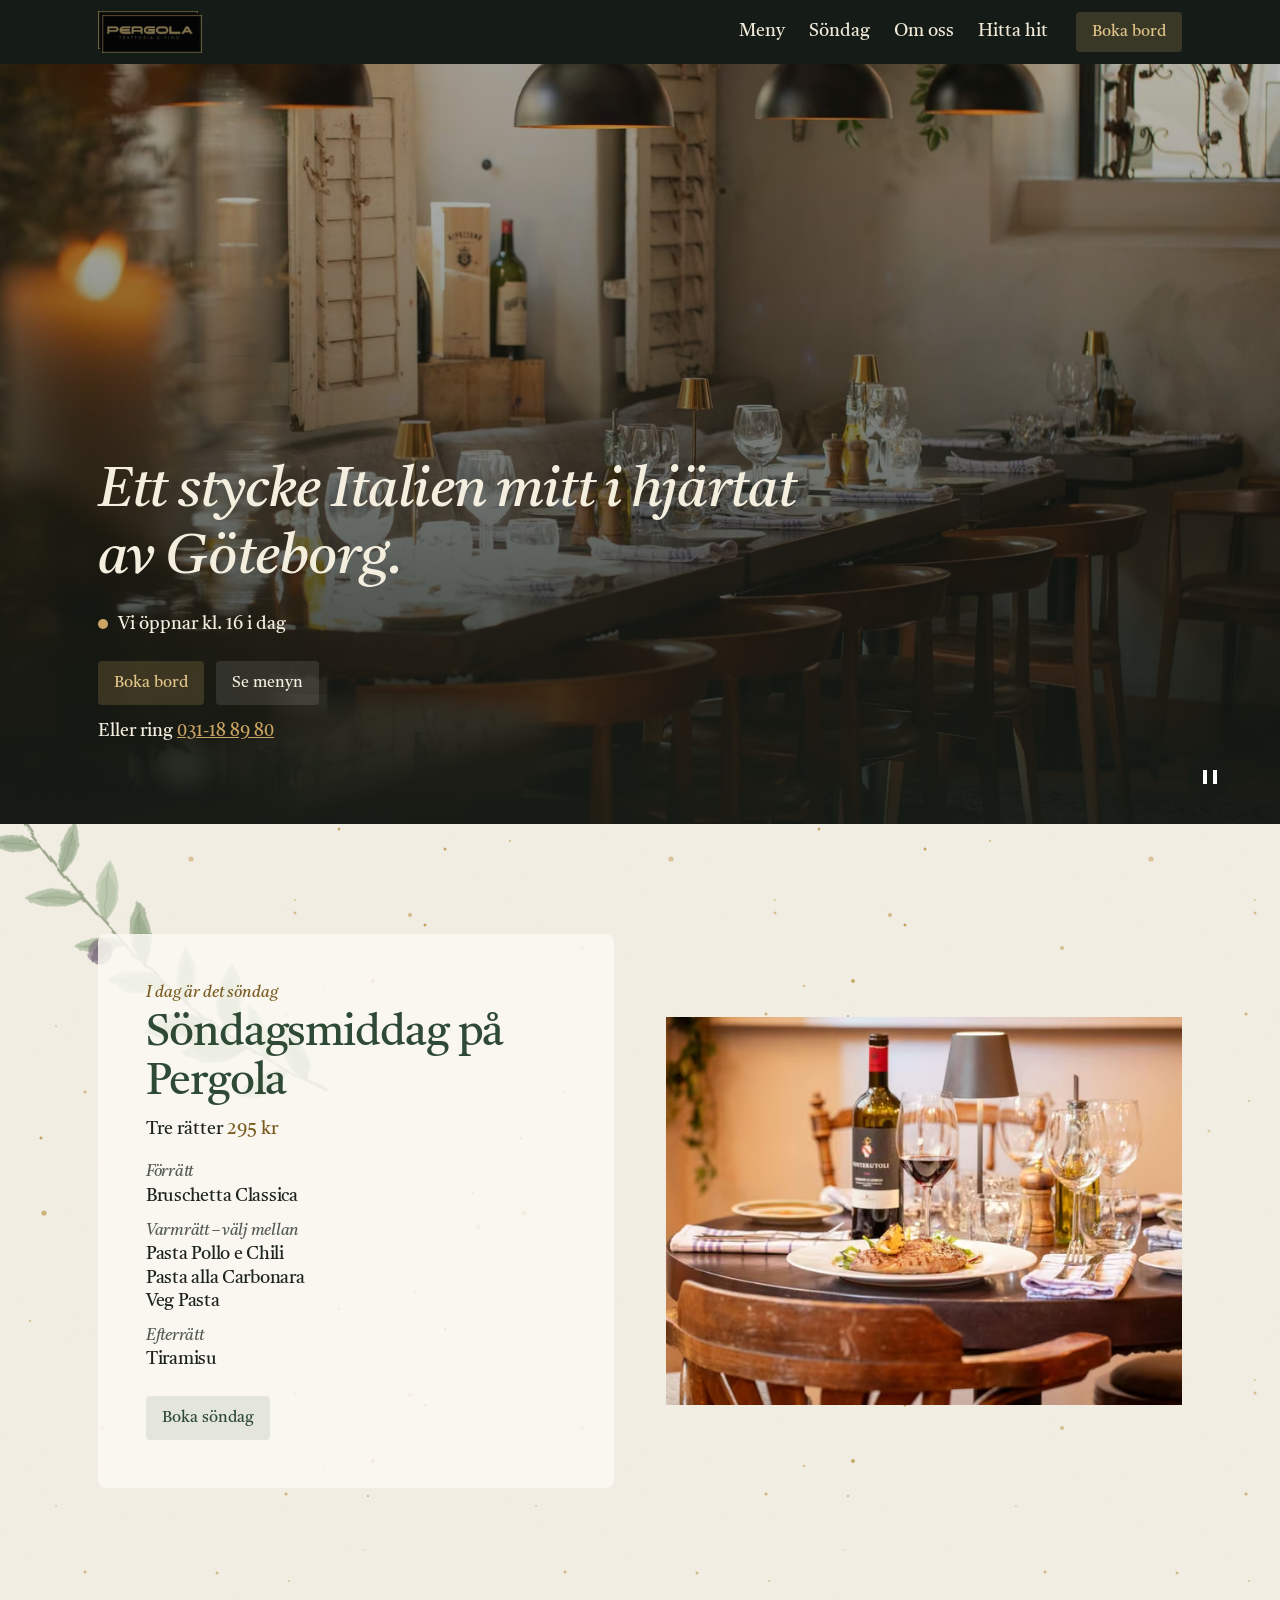
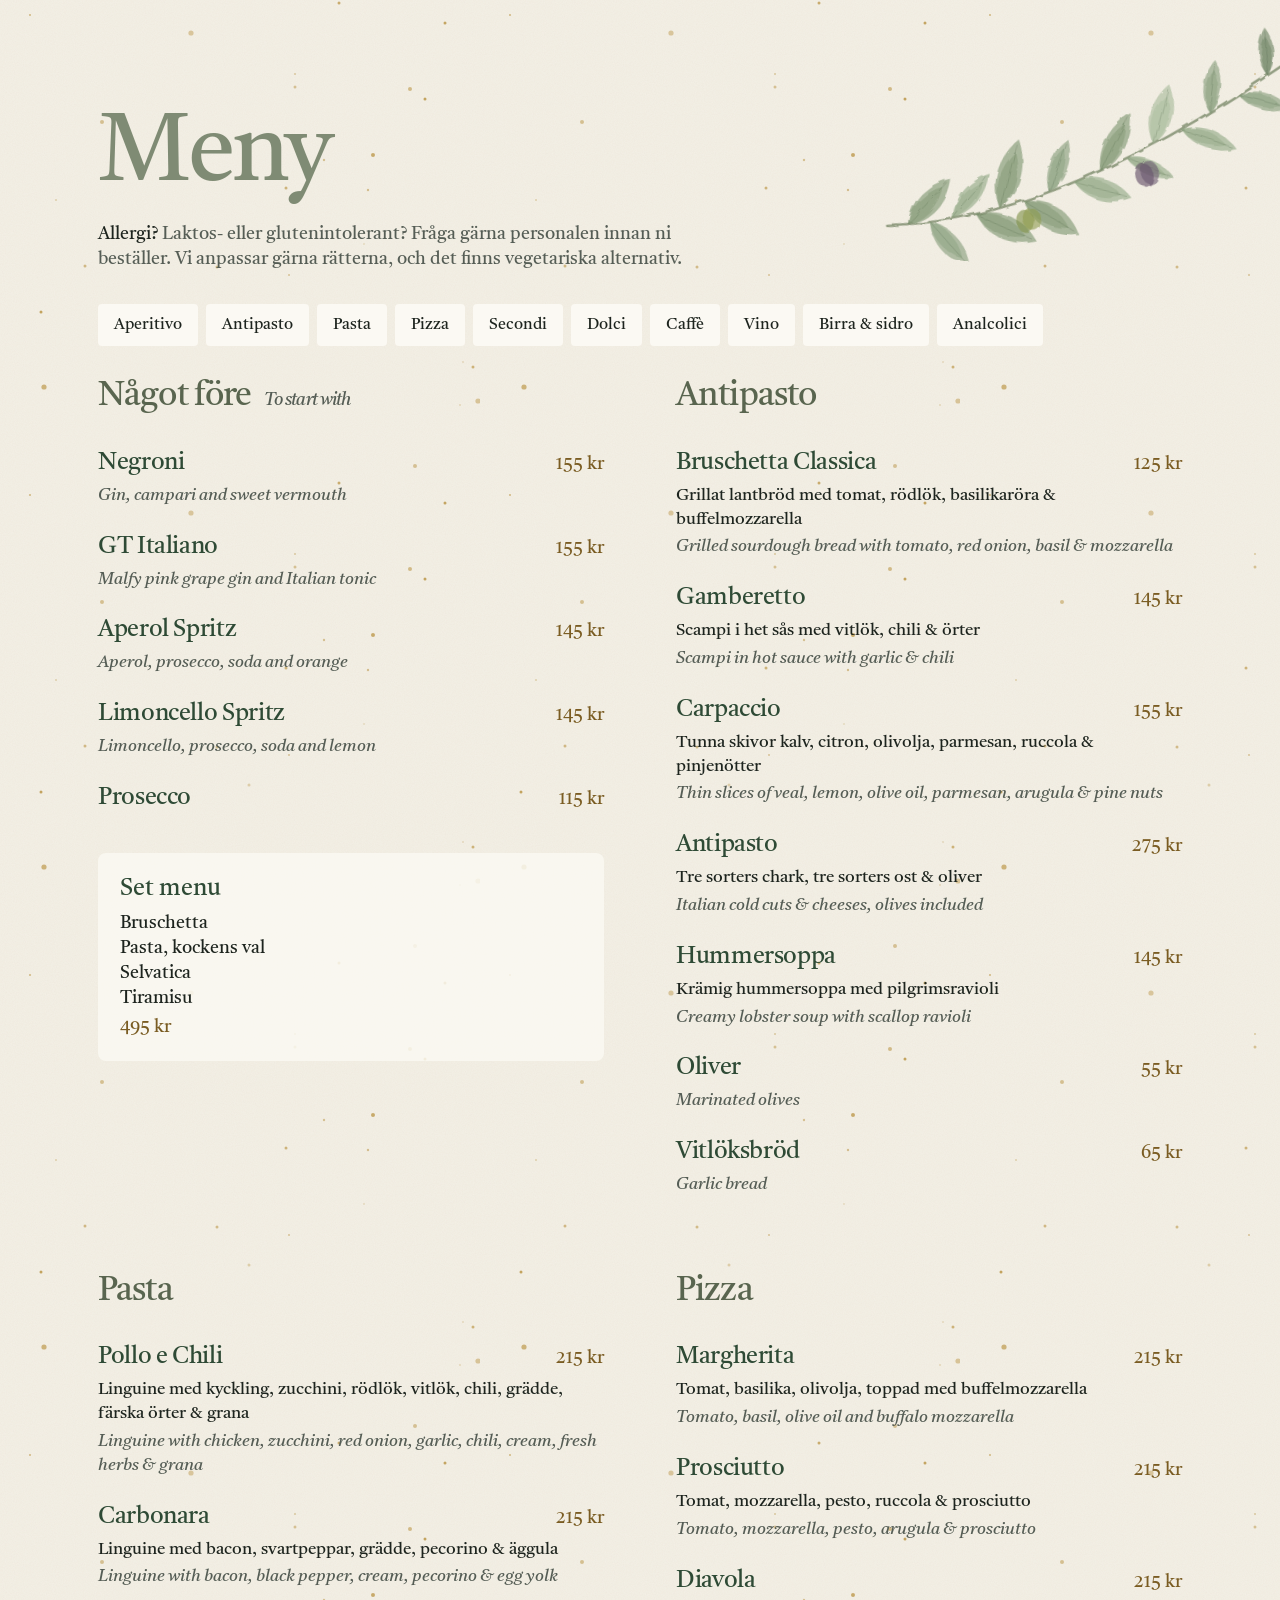
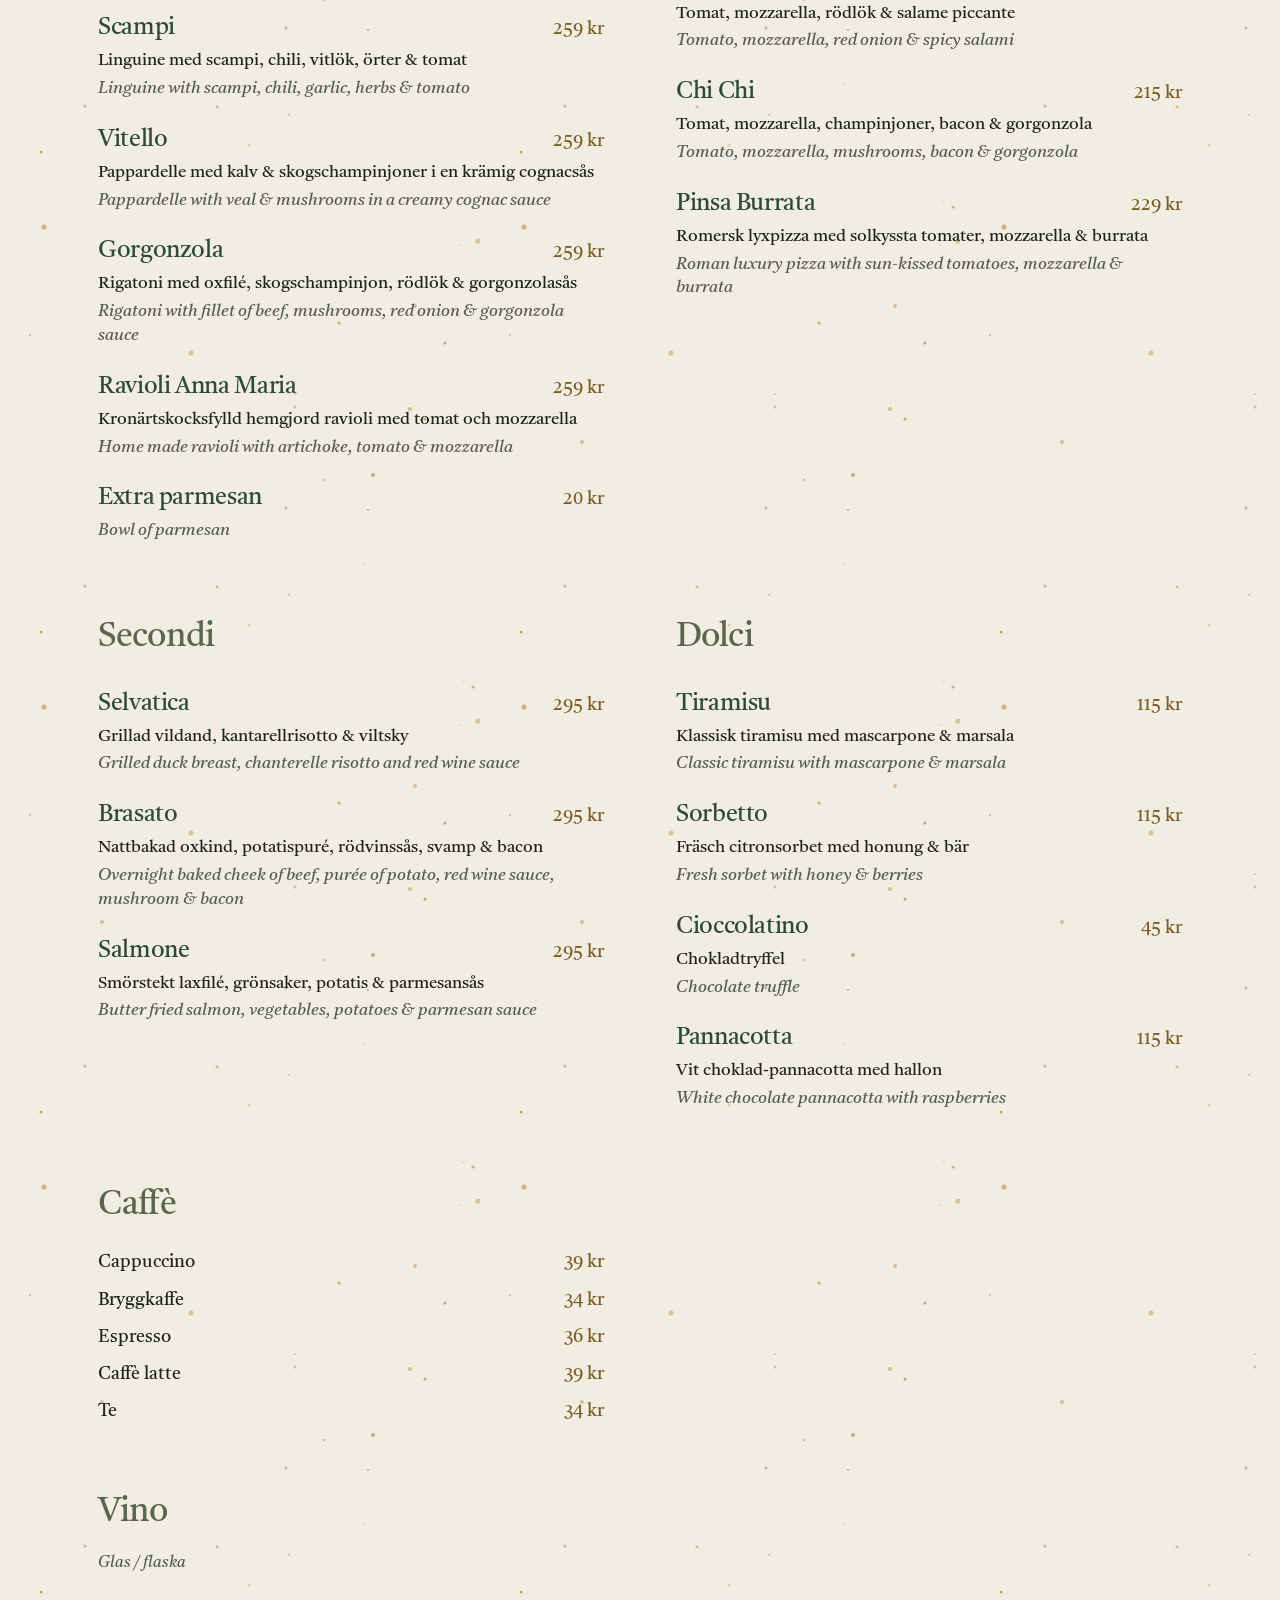
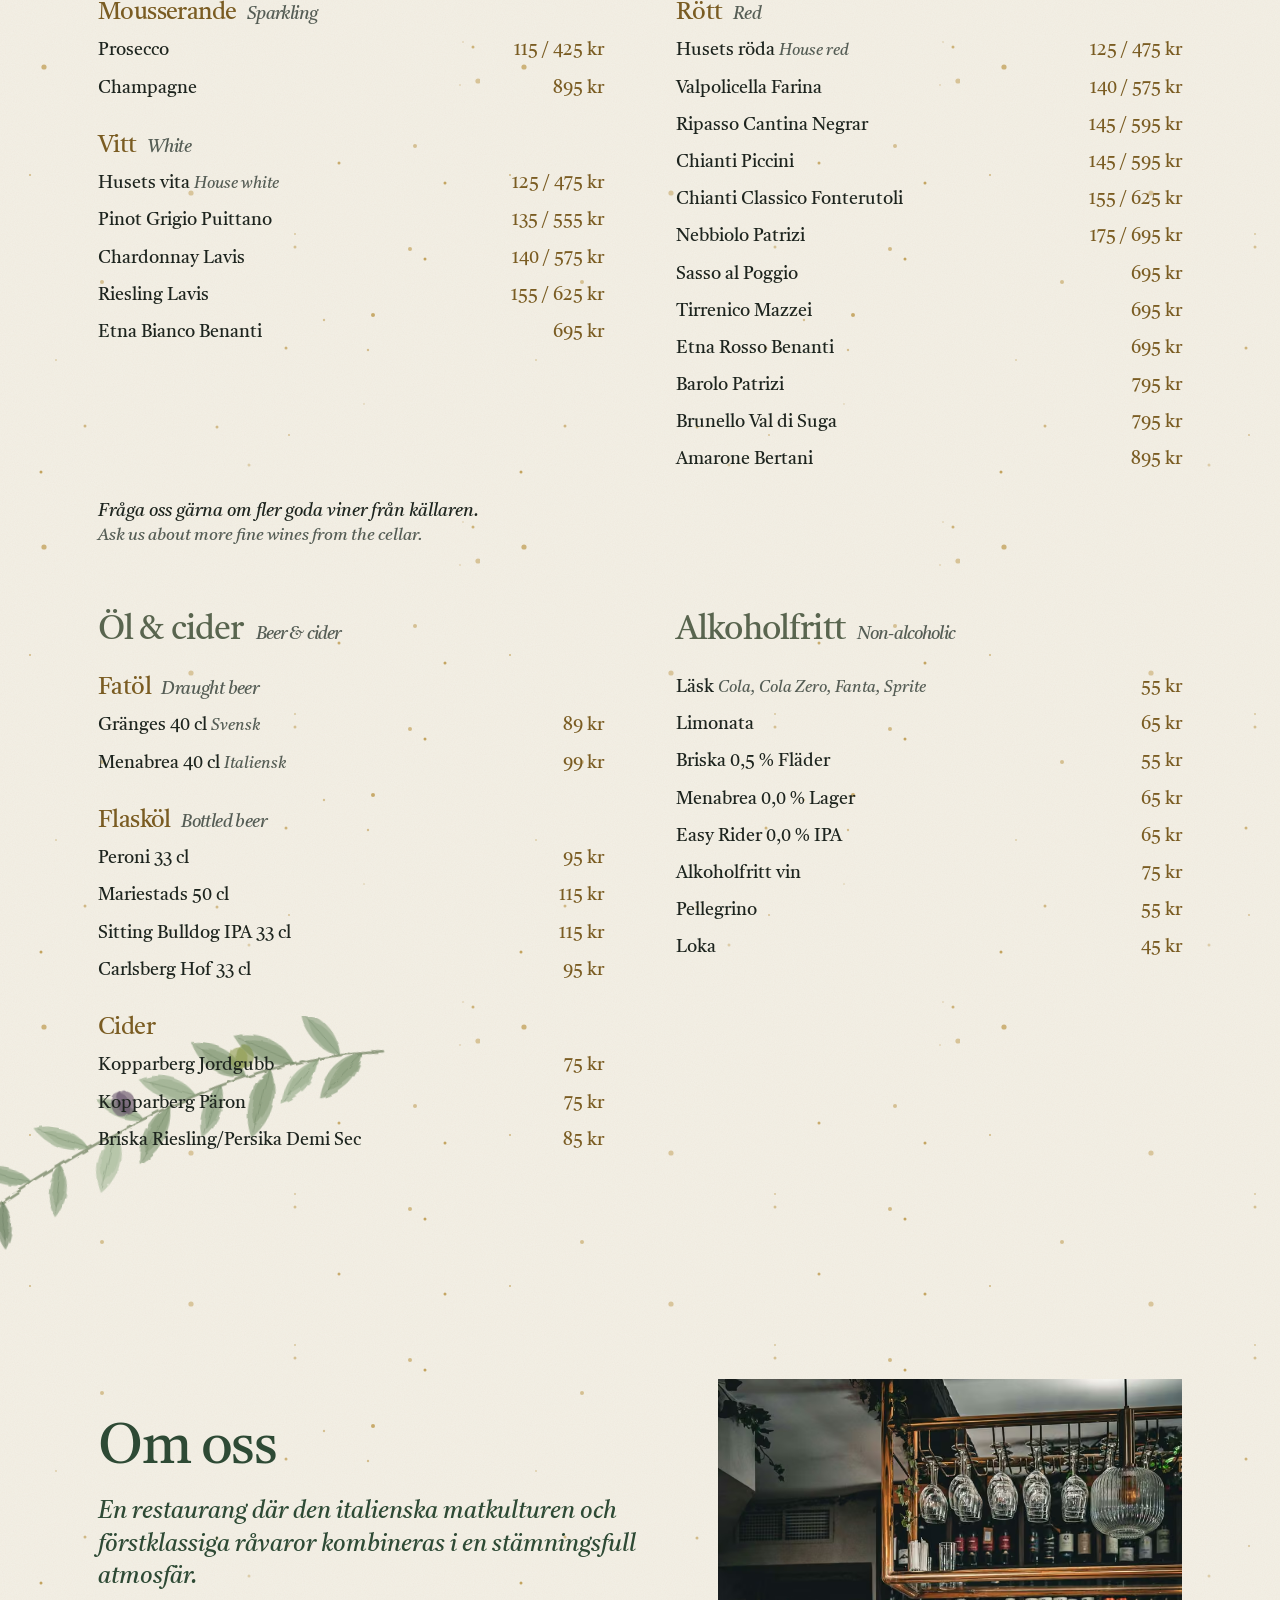
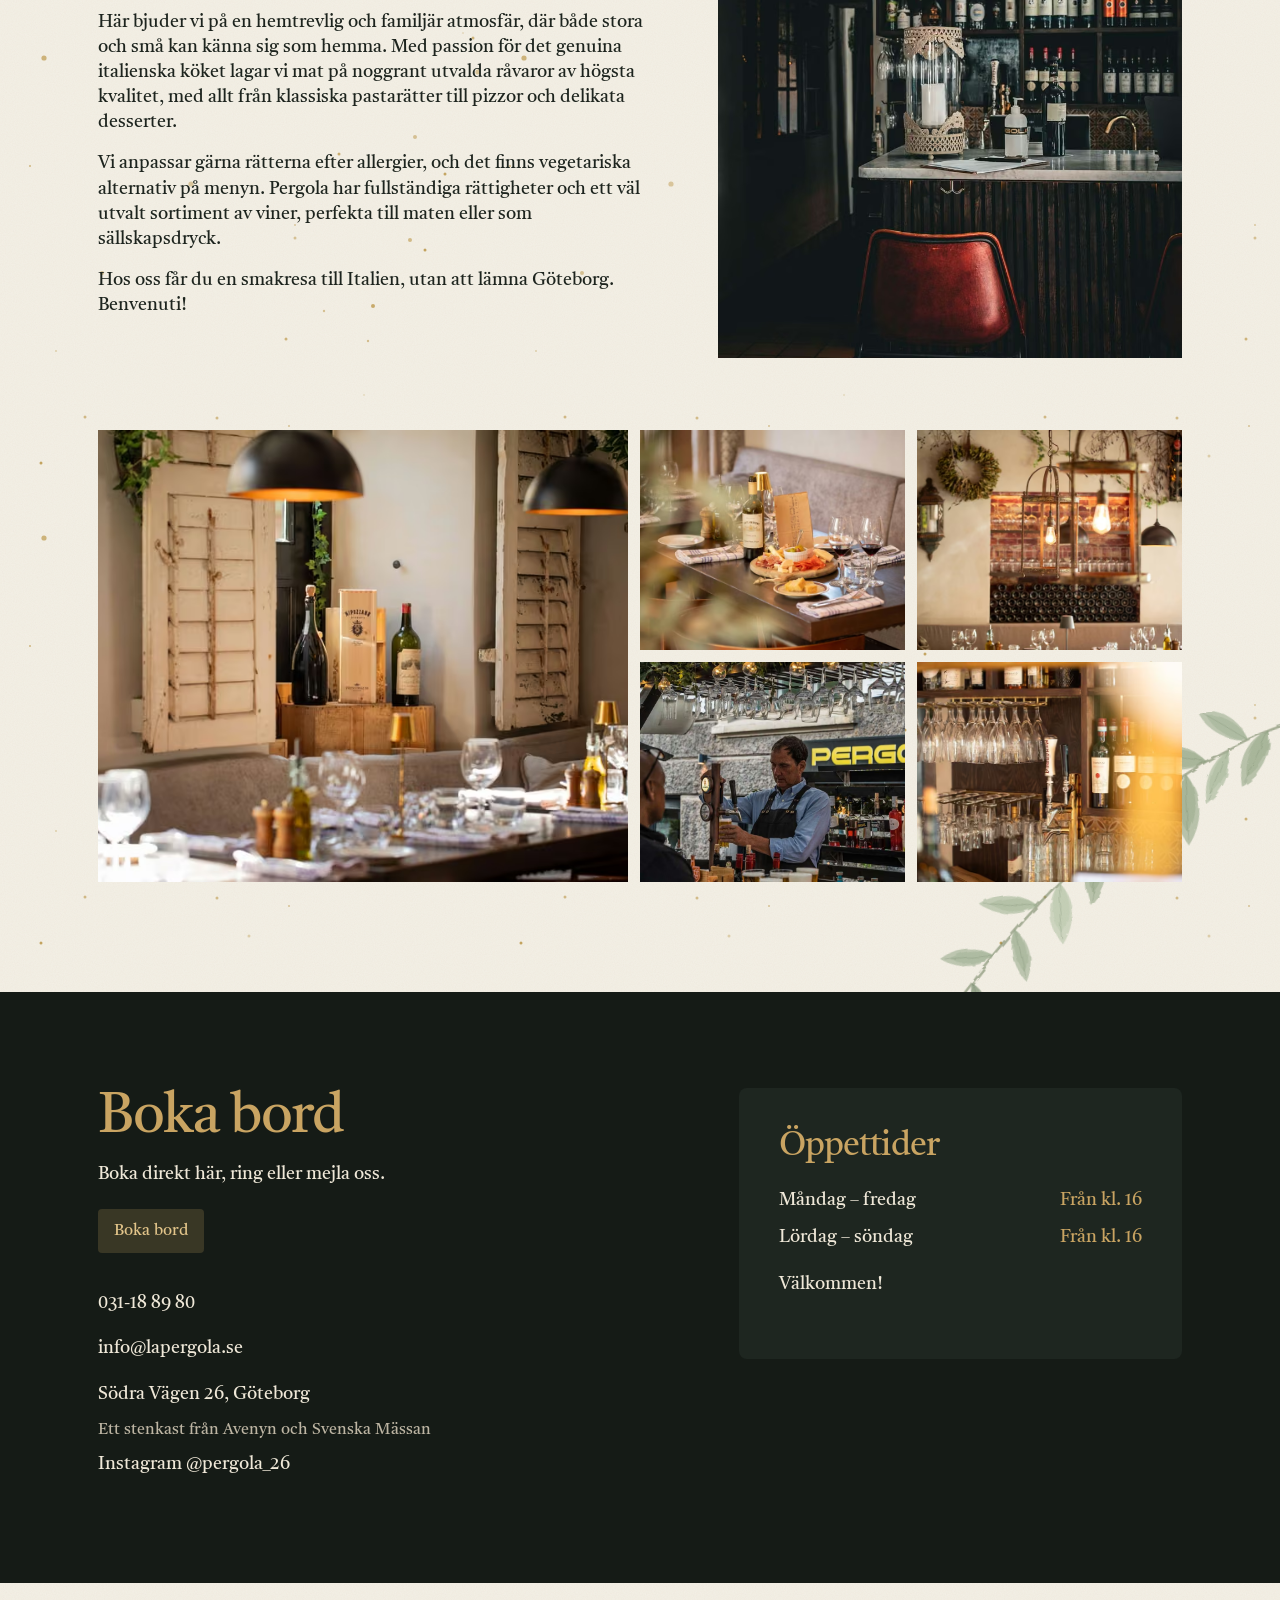
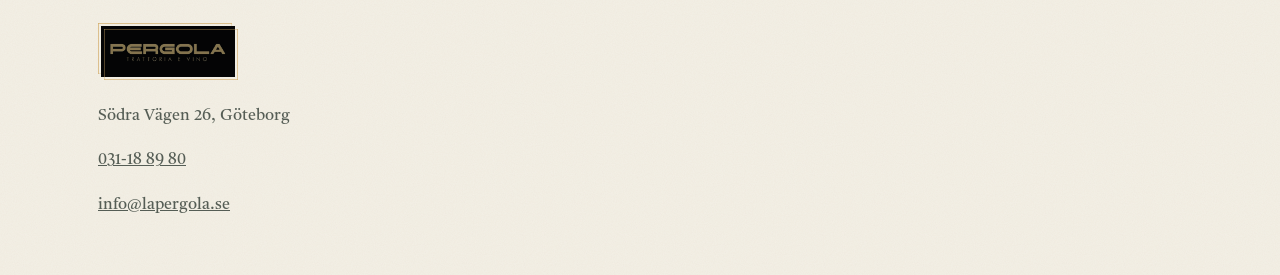
==== commit 3f5f377b: "Mindre söndagskort och brödtext - Söndagskortets rubrik, pris och rätter mindre; rubriken avstavas h" ====
--- a/index.html
+++ b/index.html
@@ -30,7 +30,7 @@
 <link rel="preconnect" href="https://fonts.googleapis.com">
 <link rel="preconnect" href="https://fonts.gstatic.com" crossorigin>
 <link href="https://fonts.googleapis.com/css2?family=Castoro:ital@0;1&display=swap" rel="stylesheet">
-<link rel="stylesheet" href="style.css?v=16">
+<link rel="stylesheet" href="style.css?v=18">
 <script src="https://www.bokabord.se/widget.min.js" async></script>
 </head>
 <body>
@@ -66,10 +66,10 @@
       <div class="sondag-kort">
         <p class="overrad" id="sondag-idag">Varje söndag</p>
         <h2 id="sondag-rubrik">Söndagsmiddag på Pergola</h2>
-        <p class="sondag-pris">3 rätter <span>295 kr</span></p>
+        <p class="sondag-pris">Tre rätter <span>295 kr</span></p>
         <ol class="sondag-ratter">
           <li><small>Förrätt</small>Bruschetta Classica</li>
-          <li><small>Varmrätt – välj en</small>Pasta Pollo e Chili<br>Pasta alla Carbonara<br>Veg Pasta</li>
+          <li><small>Varmrätt – välj mellan</small>Pasta Pollo e Chili<br>Pasta alla Carbonara<br>Veg Pasta</li>
           <li><small>Efterrätt</small>Tiramisu</li>
         </ol>
         <button class="waiteraid-widget knapp" data-hash="206074e566215a96386093ac5b81f60e">Boka söndag</button>
--- a/style.css
+++ b/style.css
@@ -15,7 +15,7 @@
   --s-h2: clamp(40px, 5vw, 56px);
   --s-h3: 34px;
   --s-ratt: 24px;
-  --s-brod: 19px;
+  --s-brod: 18px;
   --s-liten: 16px;
   --wrap: 1180px;
   --sida: clamp(24px, 5vw, 48px);
@@ -114,10 +114,10 @@
 .sondag-grid > *, .grupper > *, .vin-kolumner > *, .om-grid > *, .galleri > *, .hitta-grid > * { min-width: 0; }
 .sondag-grid { display: grid; grid-template-columns: 1fr 1fr; gap: clamp(24px, 4vw, 56px); align-items: center; }
 .sondag-kort { border-radius: var(--radie-kort); background: rgb(251 249 243 / .85); padding: clamp(28px, 4vw, 48px); }
-.sondag-kort h2 { margin-top: 6px; }
-.sondag-pris { font-size: var(--s-ratt); margin-top: 10px; }
+.sondag-kort h2 { margin-top: 6px; font-size: clamp(30px, 4vw, 44px); hyphens: auto; } /* avstavas hellre än att gå utanför kortet */
+.sondag-pris { font-size: var(--s-brod); margin-top: 10px; }
 .sondag-pris span { color: var(--guld-text); }
-.sondag-ratter { list-style: none; padding: 0; margin: 22px 0 26px; display: grid; gap: 14px; font-size: var(--s-ratt); line-height: 1.3; }
+.sondag-ratter { list-style: none; padding: 0; margin: 20px 0 24px; display: grid; gap: 12px; font-size: var(--s-brod); line-height: 1.3; }
 .sondag-ratter small { display: block; font-size: var(--s-liten); font-style: italic; color: var(--dampad); margin-bottom: 2px; }
 .sondag-grid picture img { width: 100%; aspect-ratio: 4 / 3; object-fit: cover; }
 
@@ -199,7 +199,7 @@
   .om-bild img { aspect-ratio: 4 / 3; }
 }
 @media (max-width: 620px) {
-  :root { --s-h3: 30px; --s-ratt: 22px; --s-brod: 18px; }
+  :root { --s-h3: 30px; --s-ratt: 22px; --s-brod: 17px; }
   body { padding-bottom: 76px; }
   .topp .knapp { display: none; }
   .hero { min-height: 82vh; }
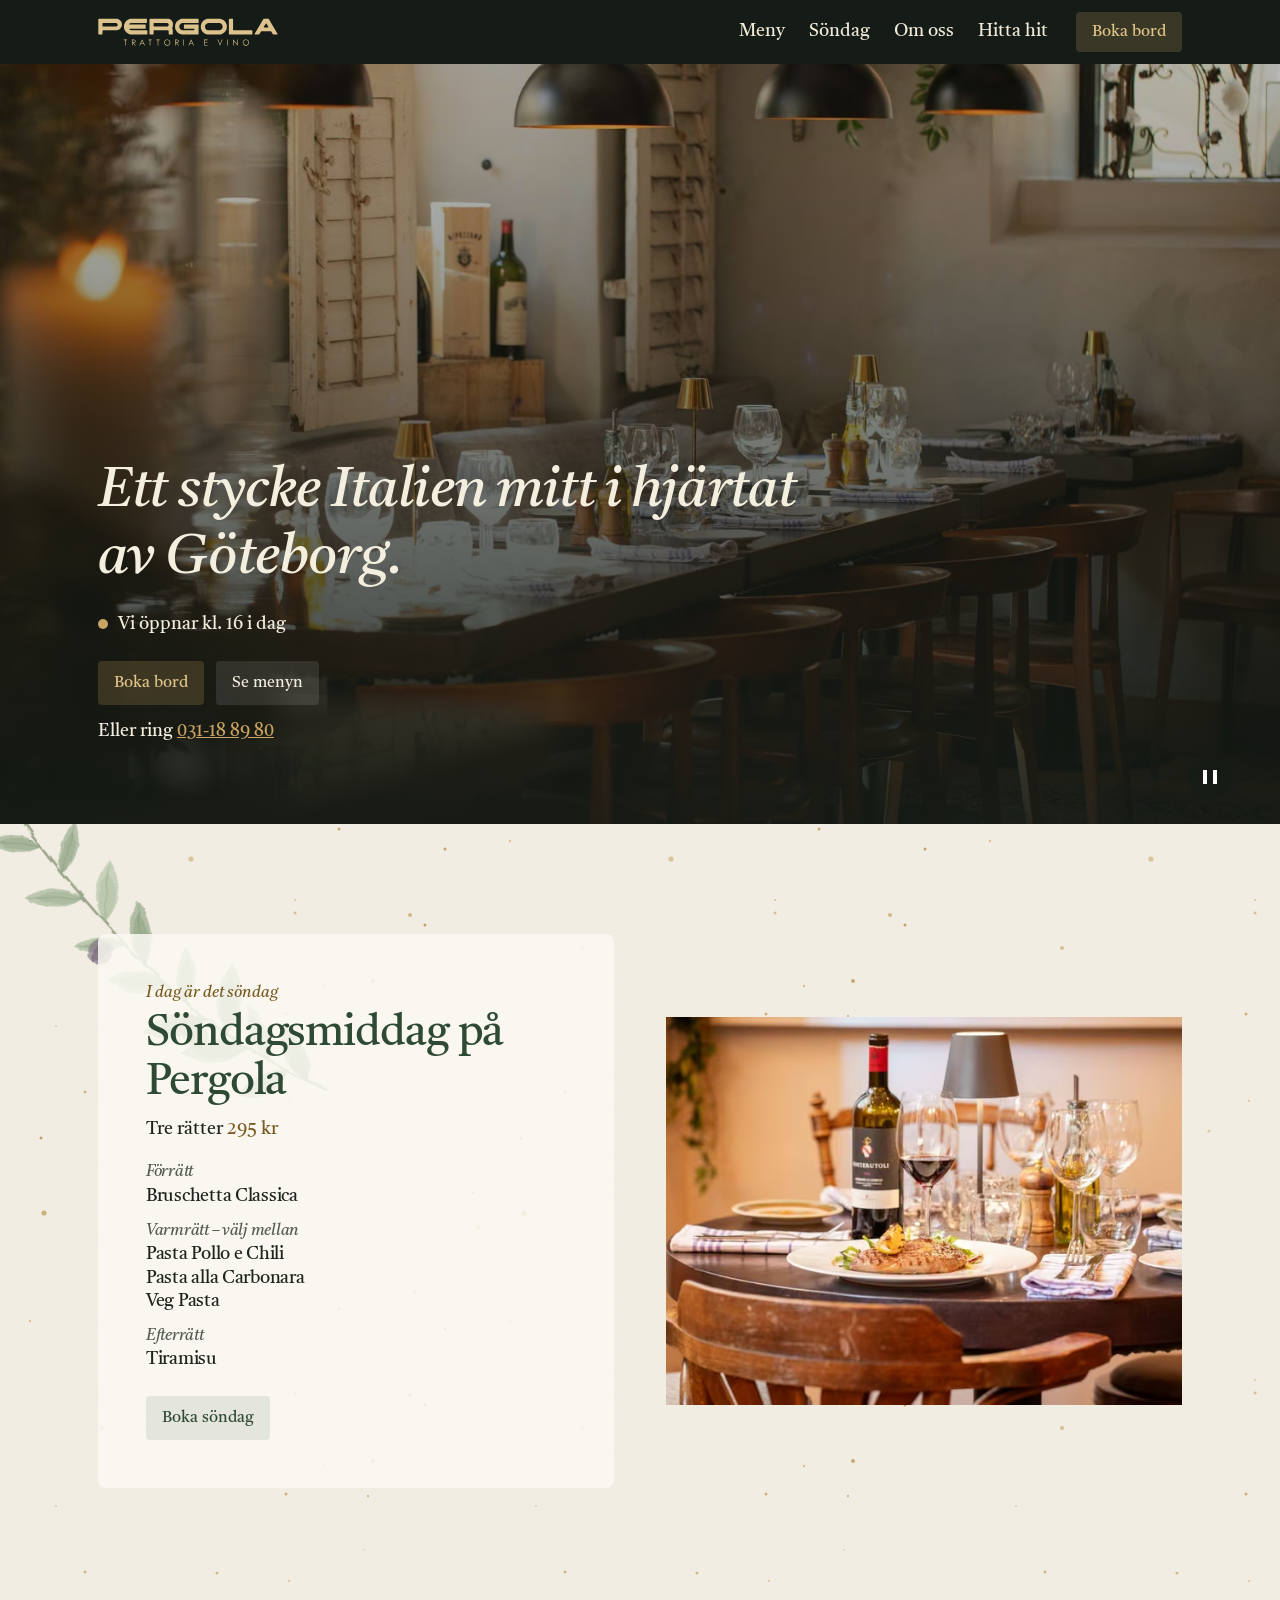
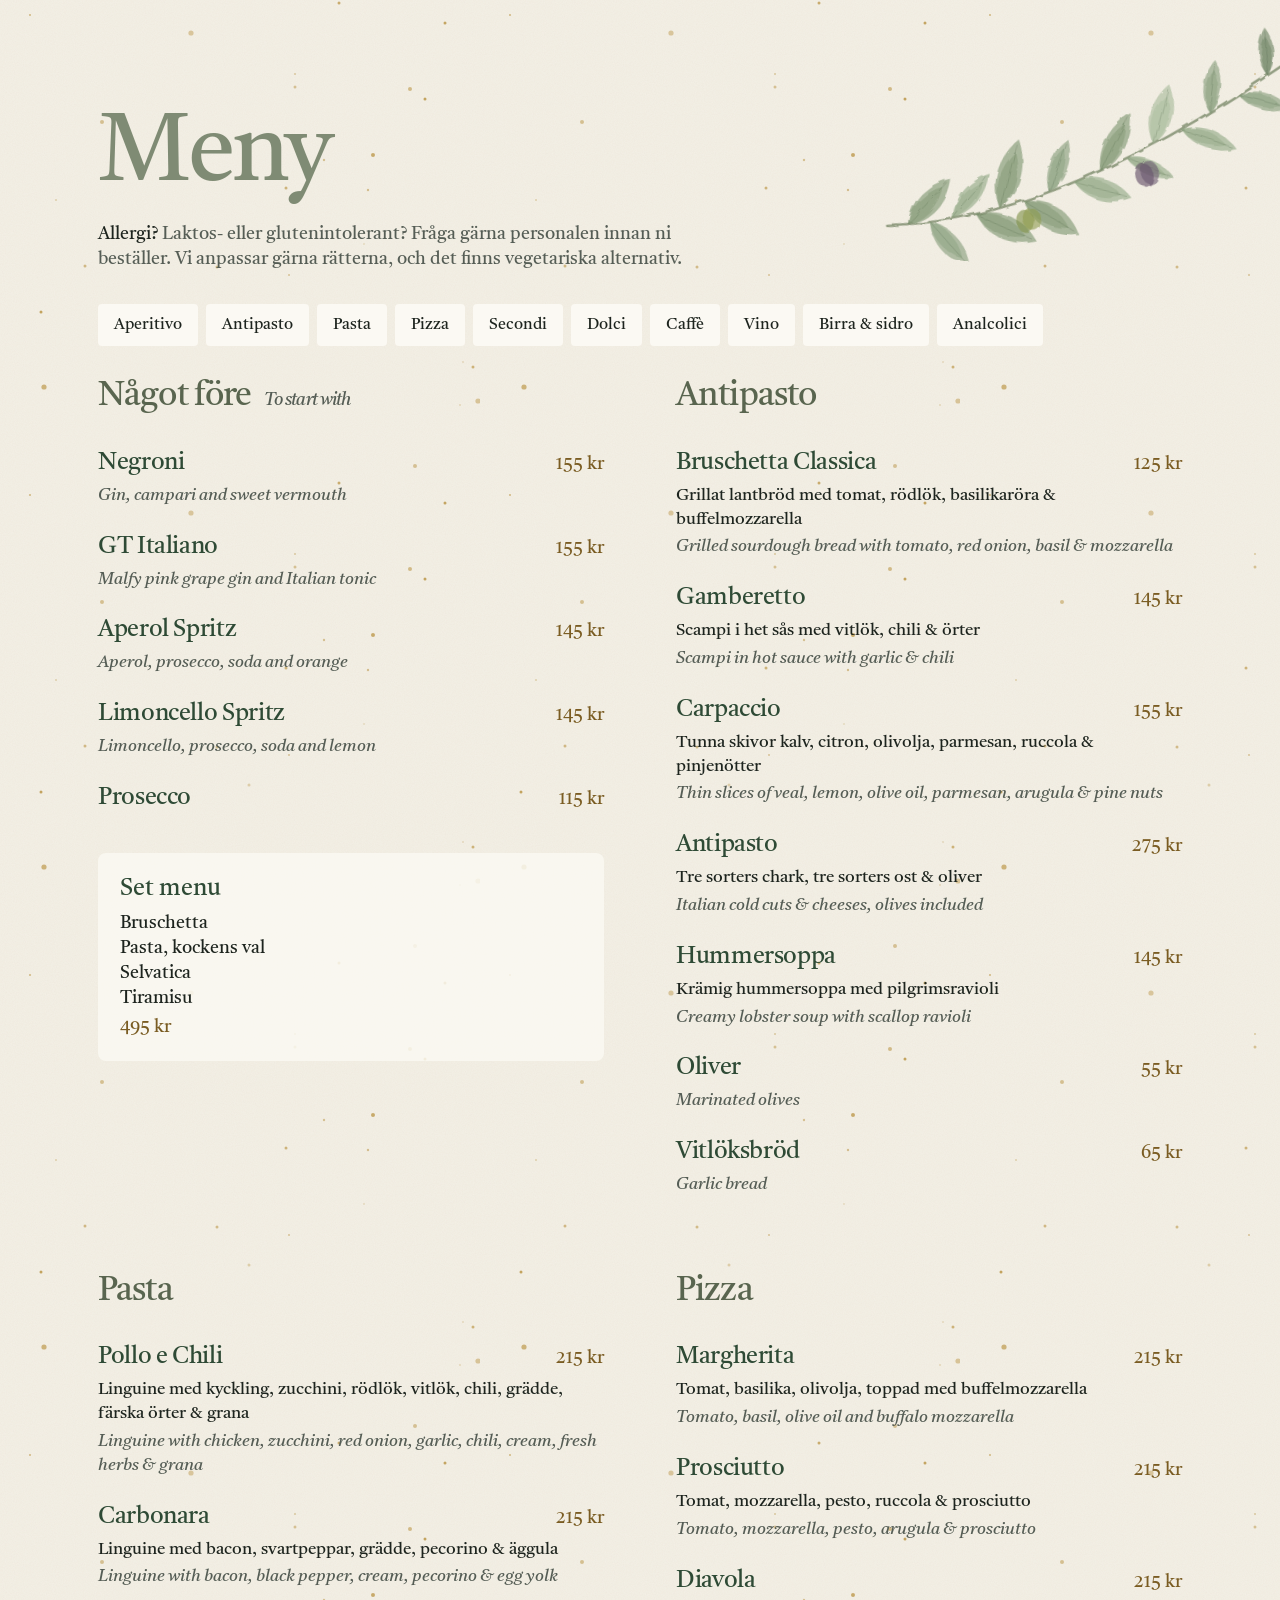
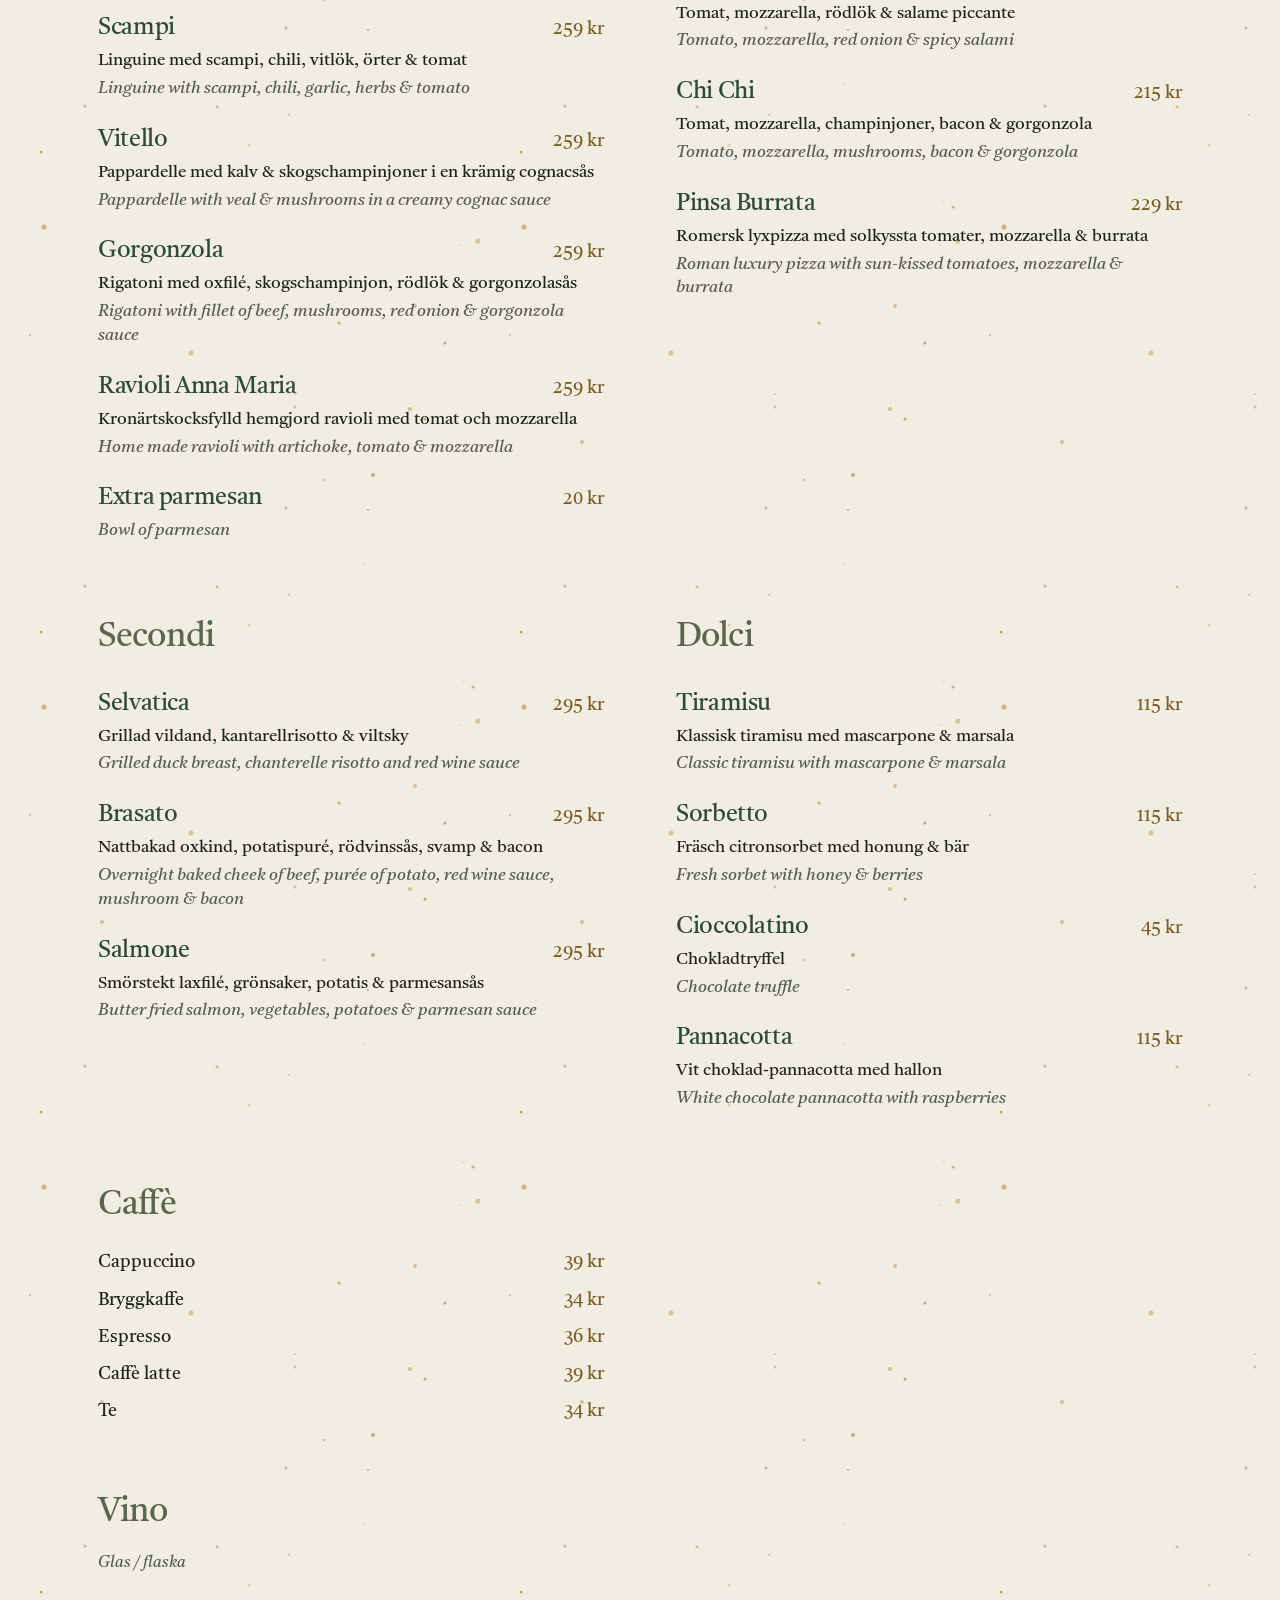
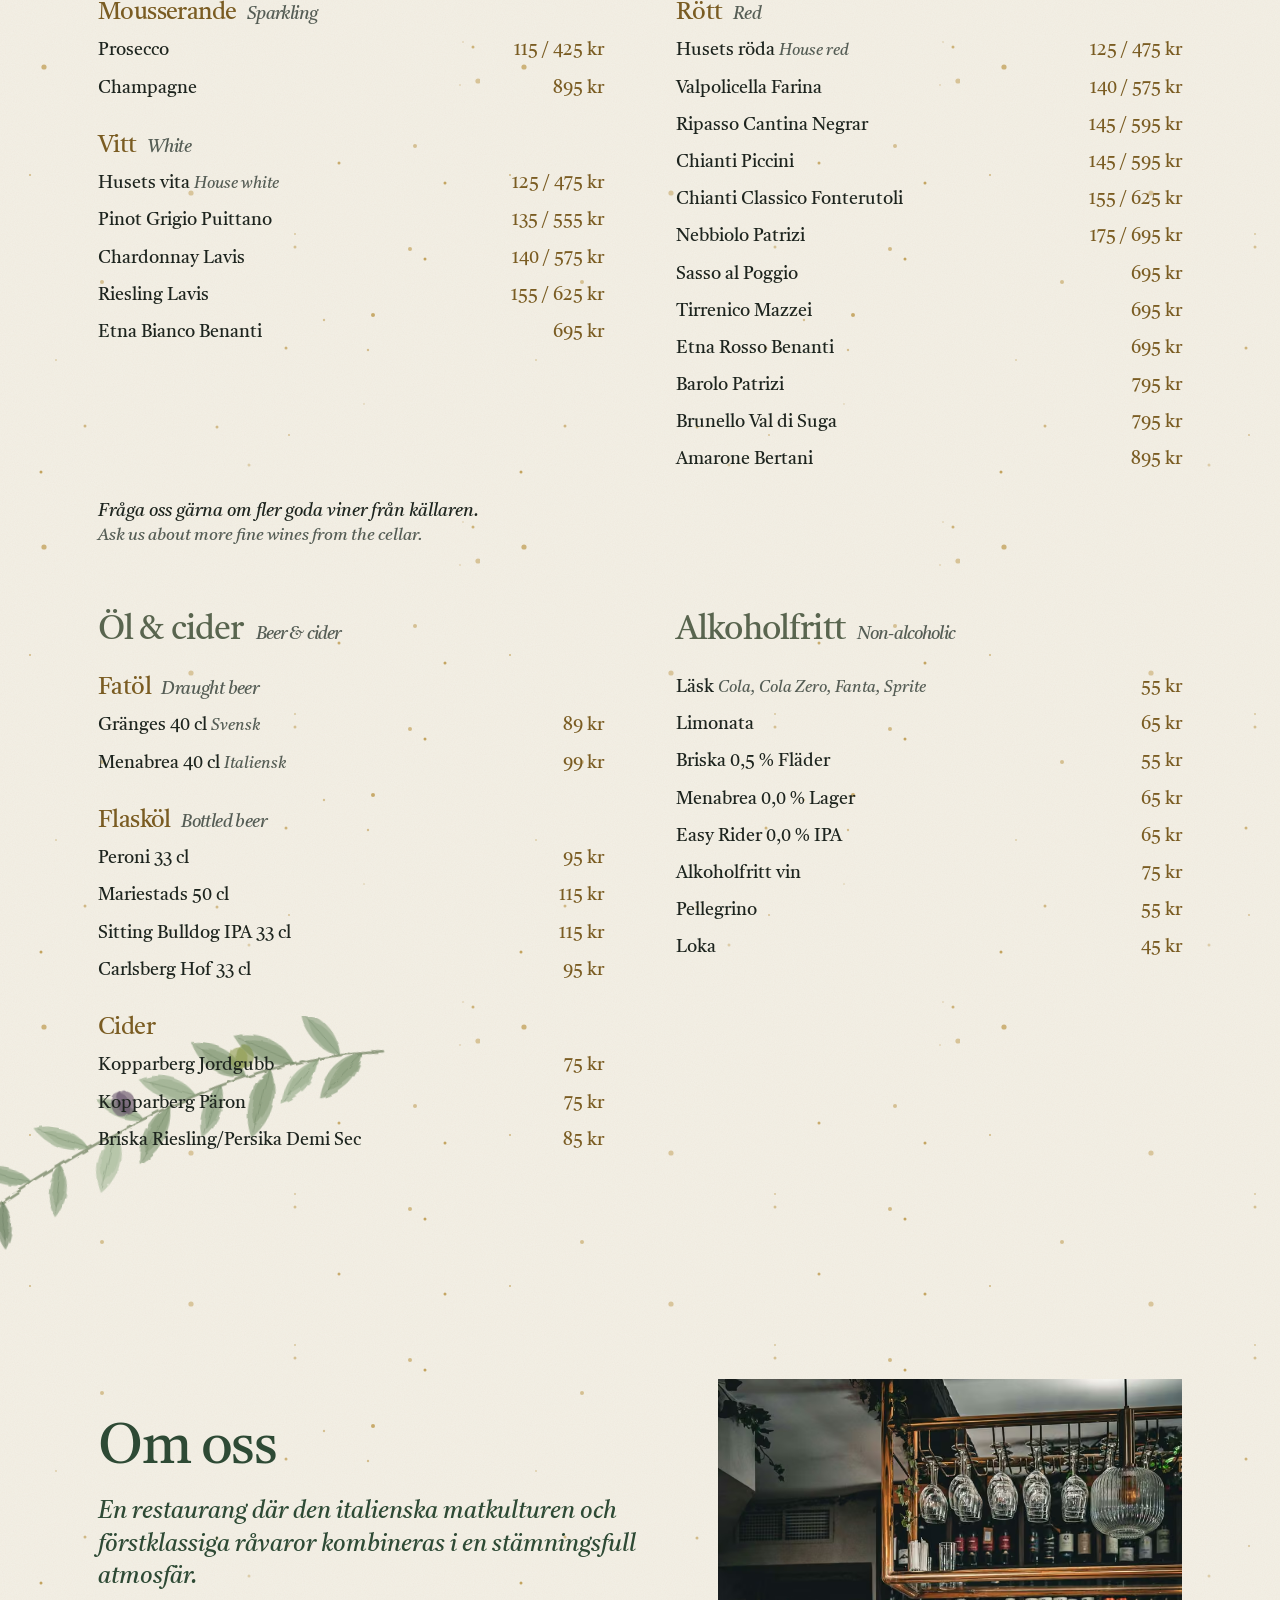
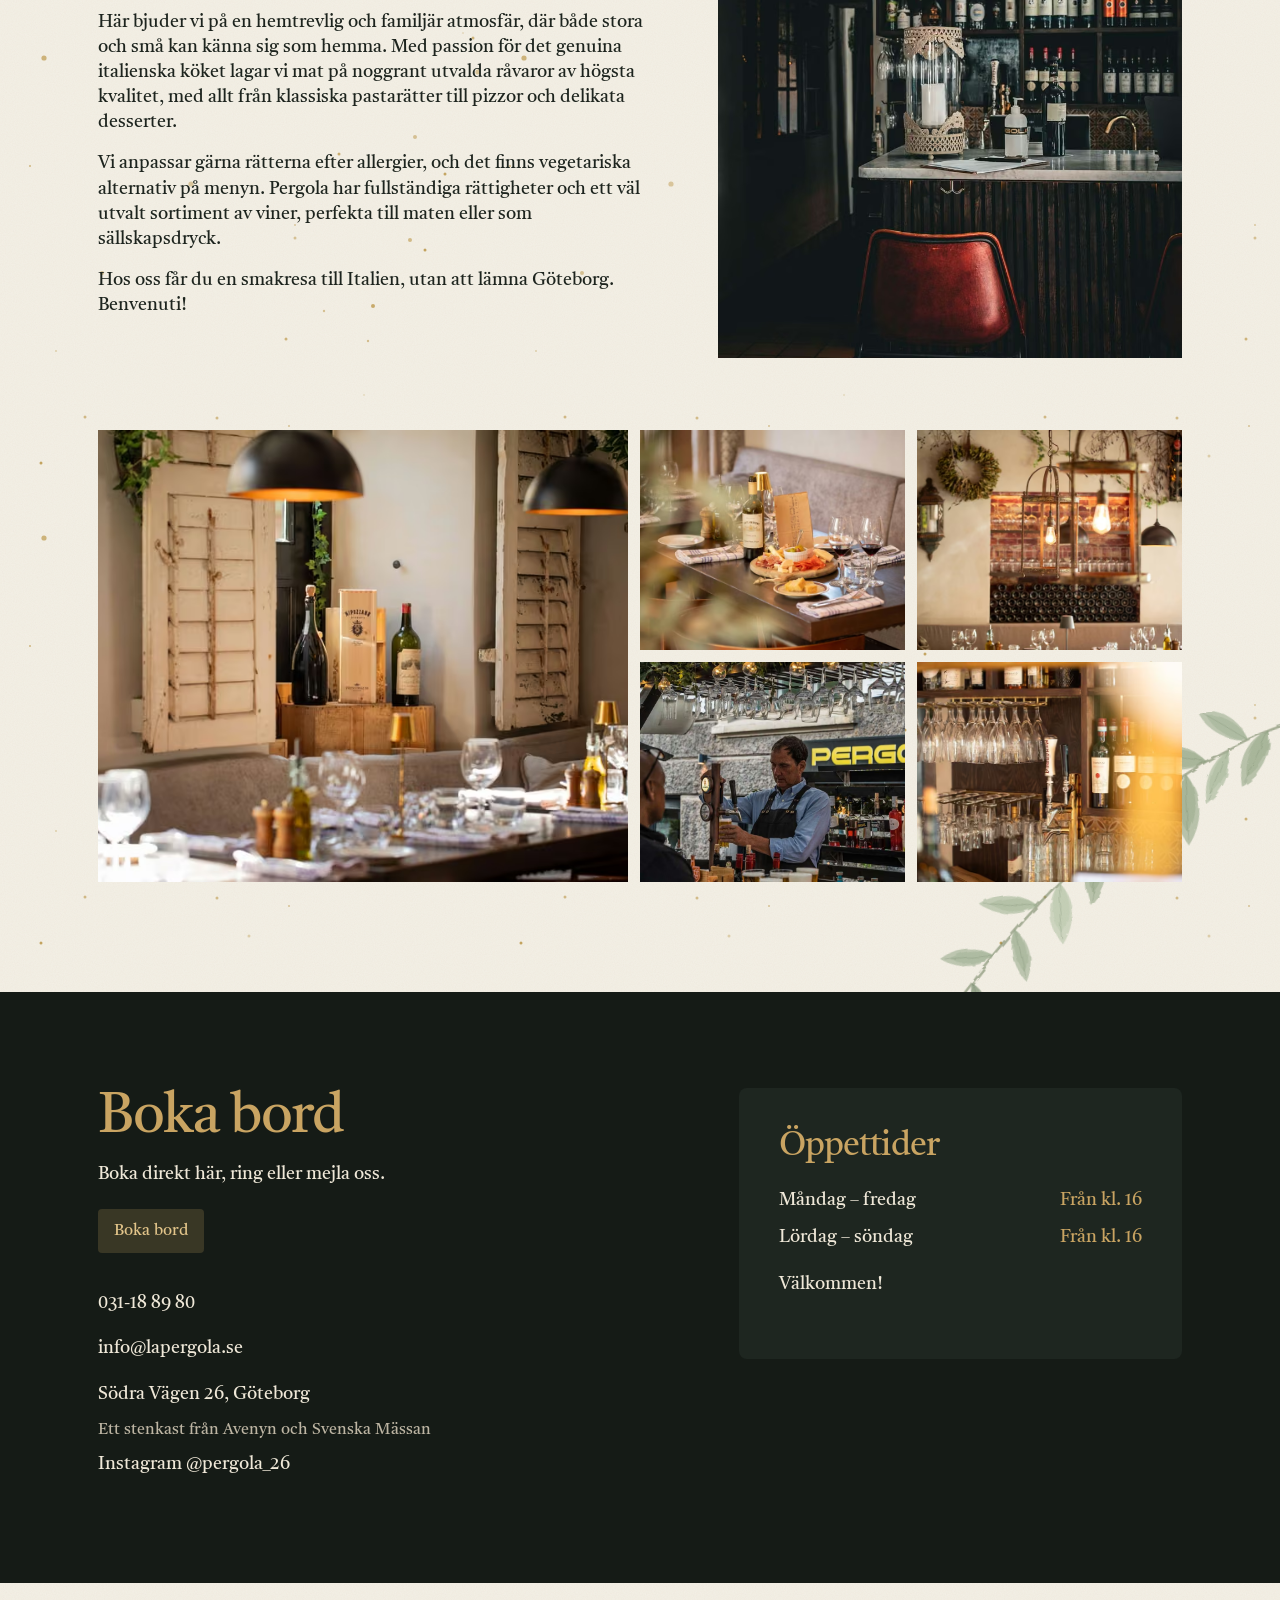
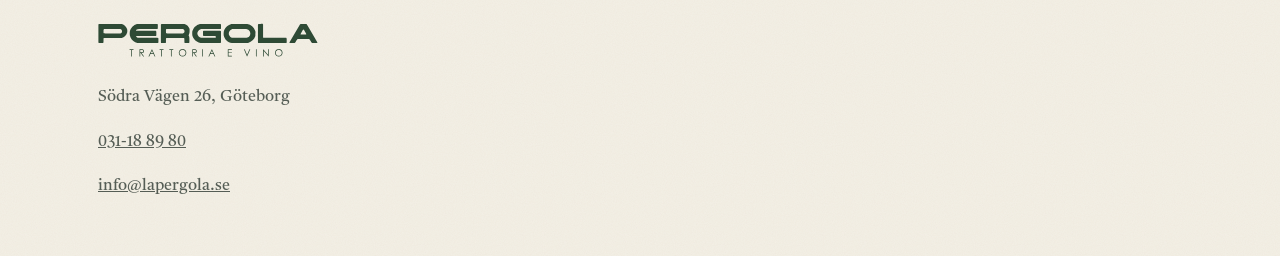
==== commit ed09f80b: "Favicon med olivkvist, loggan som vektor och ordbild utan ram - Ny favicon: guld-P framför olivkvist" ====
--- a/index.html
+++ b/index.html
@@ -7,6 +7,8 @@
 <meta name="description" content="Italiensk restaurang på Södra Vägen 26 i Göteborg, ett stenkast från Avenyn och Svenska Mässan. Pasta, pizza, secondi och utvalda viner. Öppet alla dagar från kl. 16. Söndagsmeny tre rätter 295 kr.">
 <link rel="canonical" href="https://joachimjohansson.github.io/lapergola/">
 <meta name="theme-color" content="#151b16">
+<link rel="icon" href="ikoner/favicon.ico" sizes="48x48">
+<link rel="icon" type="image/svg+xml" href="ikoner/favicon.svg">
 <link rel="icon" type="image/png" sizes="32x32" href="ikoner/favicon-32.png">
 <link rel="icon" type="image/png" sizes="48x48" href="ikoner/favicon-48.png">
 <link rel="apple-touch-icon" href="ikoner/apple-touch-icon.png">
@@ -30,14 +32,14 @@
 <link rel="preconnect" href="https://fonts.googleapis.com">
 <link rel="preconnect" href="https://fonts.gstatic.com" crossorigin>
 <link href="https://fonts.googleapis.com/css2?family=Castoro:ital@0;1&display=swap" rel="stylesheet">
-<link rel="stylesheet" href="style.css?v=18">
+<link rel="stylesheet" href="style.css?v=20">
 <script src="https://www.bokabord.se/widget.min.js" async></script>
 </head>
 <body>
 <a class="hoppa" href="#meny">Hoppa till menyn</a>
 <header class="topp">
   <div class="wrap">
-    <a class="topp-logo" href="#" aria-label="Pergola, till toppen"><img src="bilder/logo.png" alt="" width="480" height="195"></a>
+    <a class="topp-logo" href="#" aria-label="Pergola, till toppen"><img src="bilder/ordbild-ljus.svg" alt="" width="395" height="61"></a>
     <nav aria-label="Huvudmeny"><a href="#meny">Meny</a><a href="#sondag">Söndag</a><a href="#om">Om oss</a><a href="#hitta">Hitta hit</a></nav>
     <button class="waiteraid-widget knapp knapp-guld" data-hash="206074e566215a96386093ac5b81f60e">Boka bord</button>
   </div>
@@ -276,7 +278,7 @@
 
 <footer>
   <div class="wrap">
-    <img src="bilder/logo.png" alt="Pergola – Trattoria e vino" width="480" height="195" loading="lazy">
+    <img src="bilder/ordbild-mork.svg" alt="Pergola – Trattoria e vino" width="395" height="61" loading="lazy">
     <p class="fot-rader"><span>Södra Vägen 26, Göteborg</span><a href="tel:+4631188980">031-18 89 80</a><a href="mailto:info@lapergola.se">info@lapergola.se</a></p>
   </div>
 </footer>
--- a/style.css
+++ b/style.css
@@ -62,7 +62,7 @@
 /* 4. Sidhuvud */
 .topp { position: sticky; top: 0; z-index: 20; background: var(--natt); color: #f1ead9; }
 .topp .wrap { display: flex; align-items: center; gap: 28px; height: 64px; }
-.topp-logo img { width: 104px; }
+.topp-logo img { width: 180px; }
 .topp nav { display: flex; gap: 24px; margin-left: auto; }
 .topp nav a { text-decoration: none; }
 .topp nav a:hover { color: var(--guld); }
@@ -182,7 +182,7 @@
 .tider dd { color: var(--guld); }
 
 footer { padding: 40px 0 48px; font-size: var(--s-liten); color: var(--dampad); }
-footer img { width: 140px; margin-bottom: 14px; }
+footer img { width: 220px; margin-bottom: 18px; }
 .ring a { padding: 14px 0; } /* större klickyta utan att flytta texten */
 .fot-rader > * { display: block; width: fit-content; padding: 11px 0; } /* en rad var, länkarna minst 44 px höga */
 
@@ -202,6 +202,7 @@
   :root { --s-h3: 30px; --s-ratt: 22px; --s-brod: 17px; }
   body { padding-bottom: 76px; }
   .topp .knapp { display: none; }
+  .topp .wrap { justify-content: center; } /* bara loggan kvar i mobilen */
   .hero { min-height: 82vh; }
   .mobilrad { display: flex; gap: 8px; position: fixed; z-index: 25; left: 0; right: 0; bottom: 0; padding: 10px 24px calc(10px + env(safe-area-inset-bottom)); background: var(--natt); color: #f4eedf; box-shadow: 0 -6px 18px rgb(0 0 0 / .2); }
   .mobilrad .knapp { flex: 1; justify-content: center; }
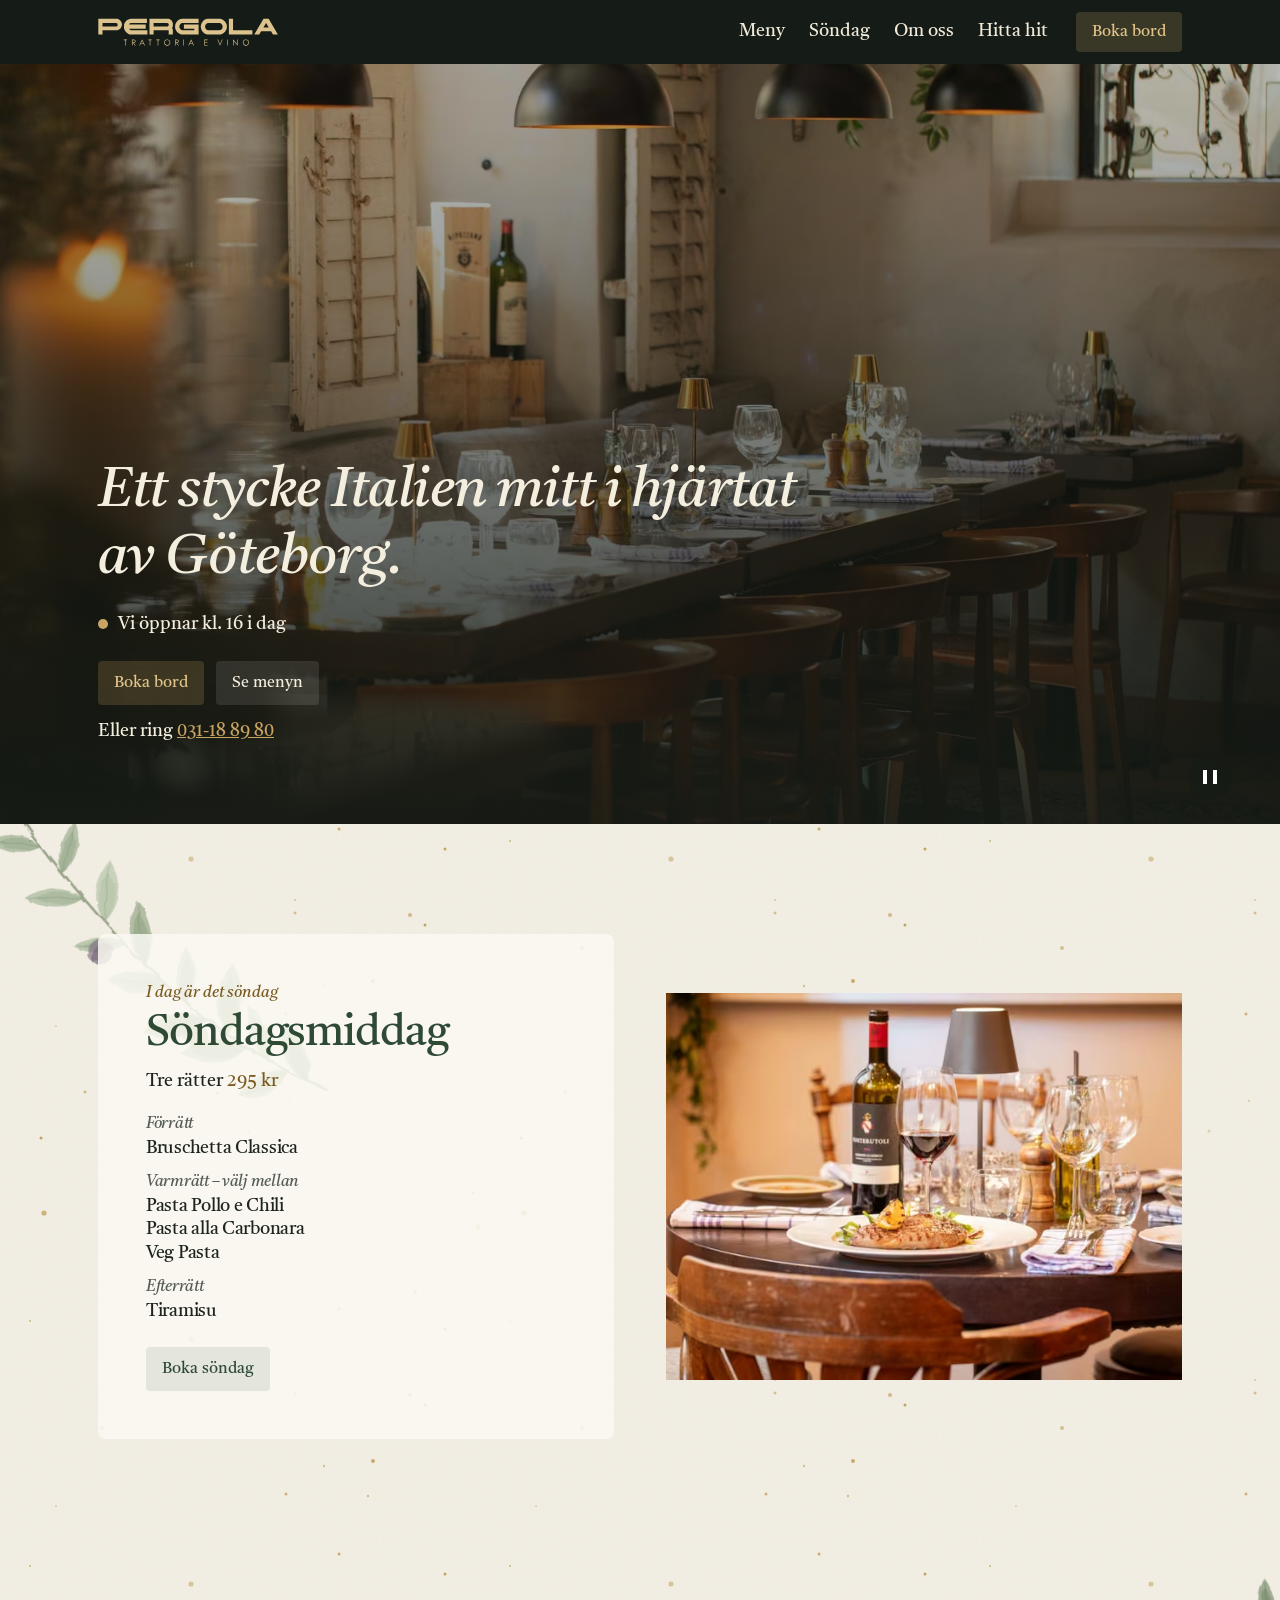
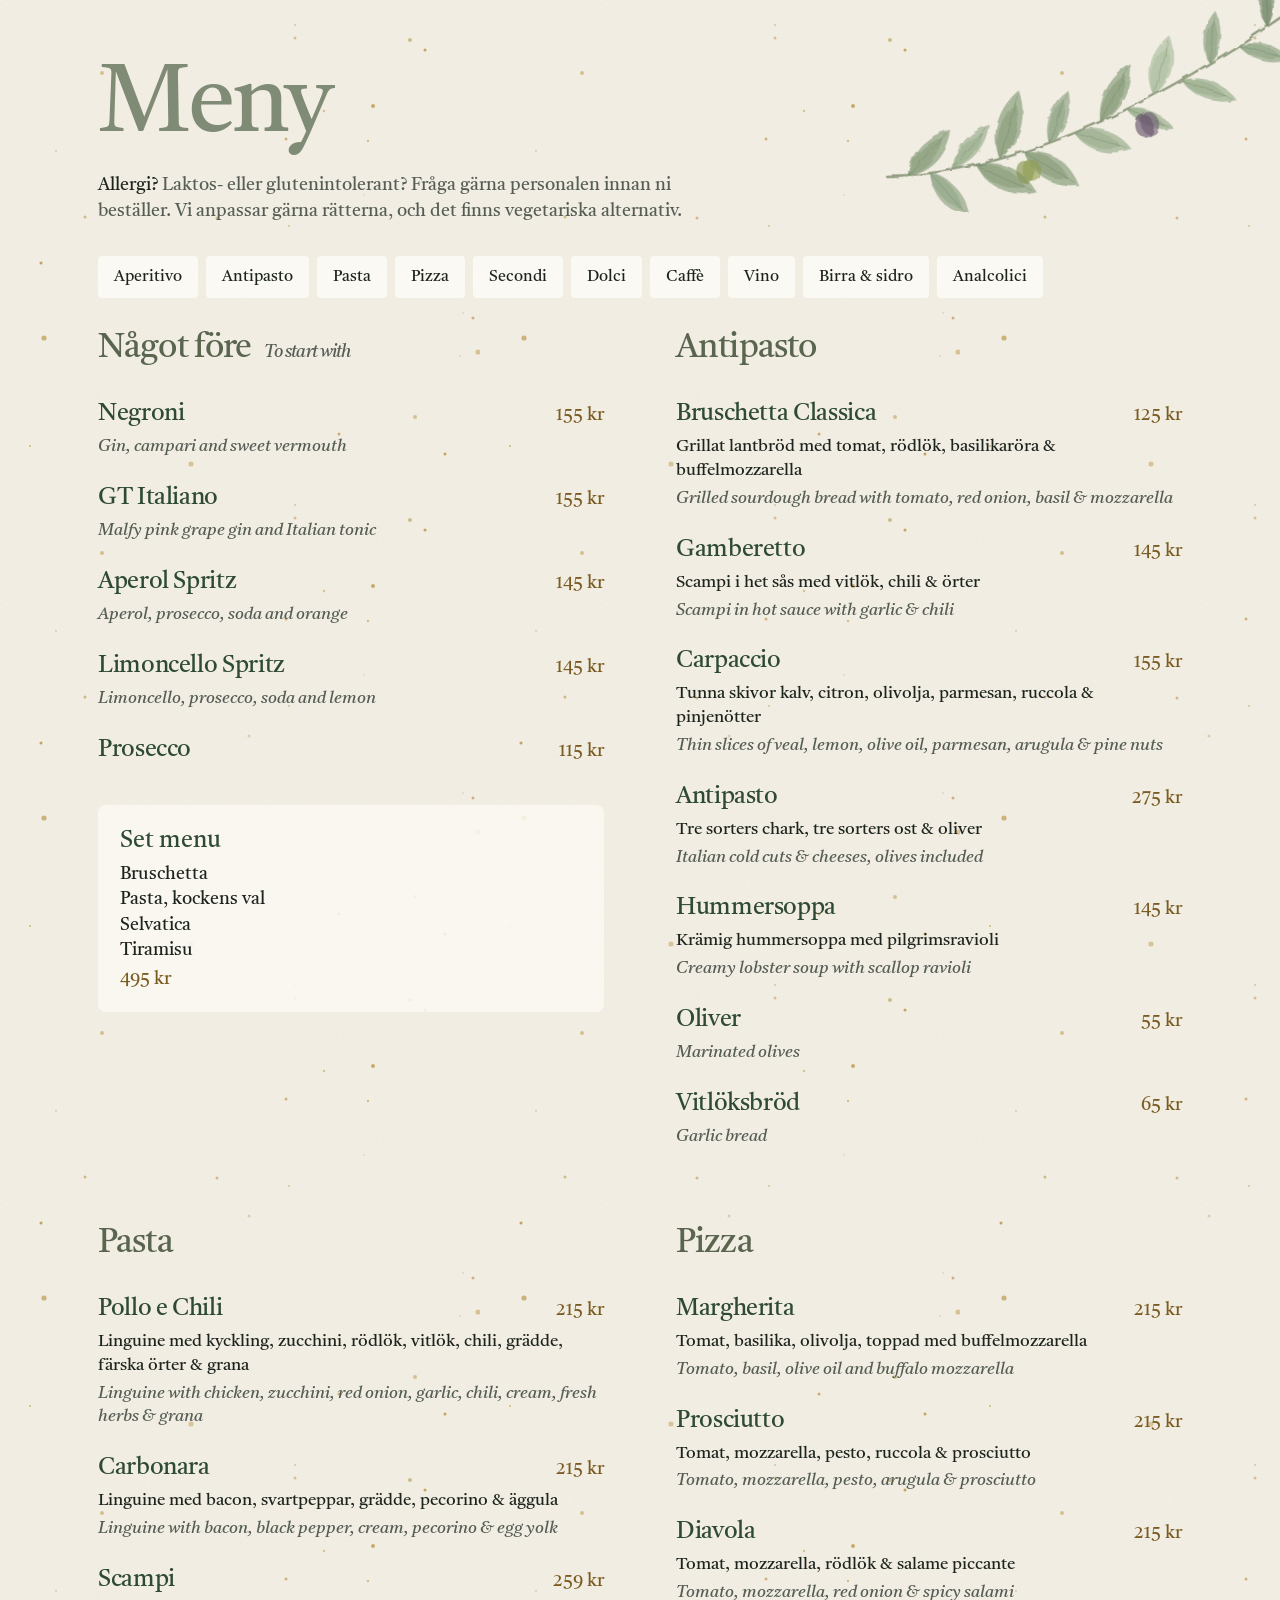
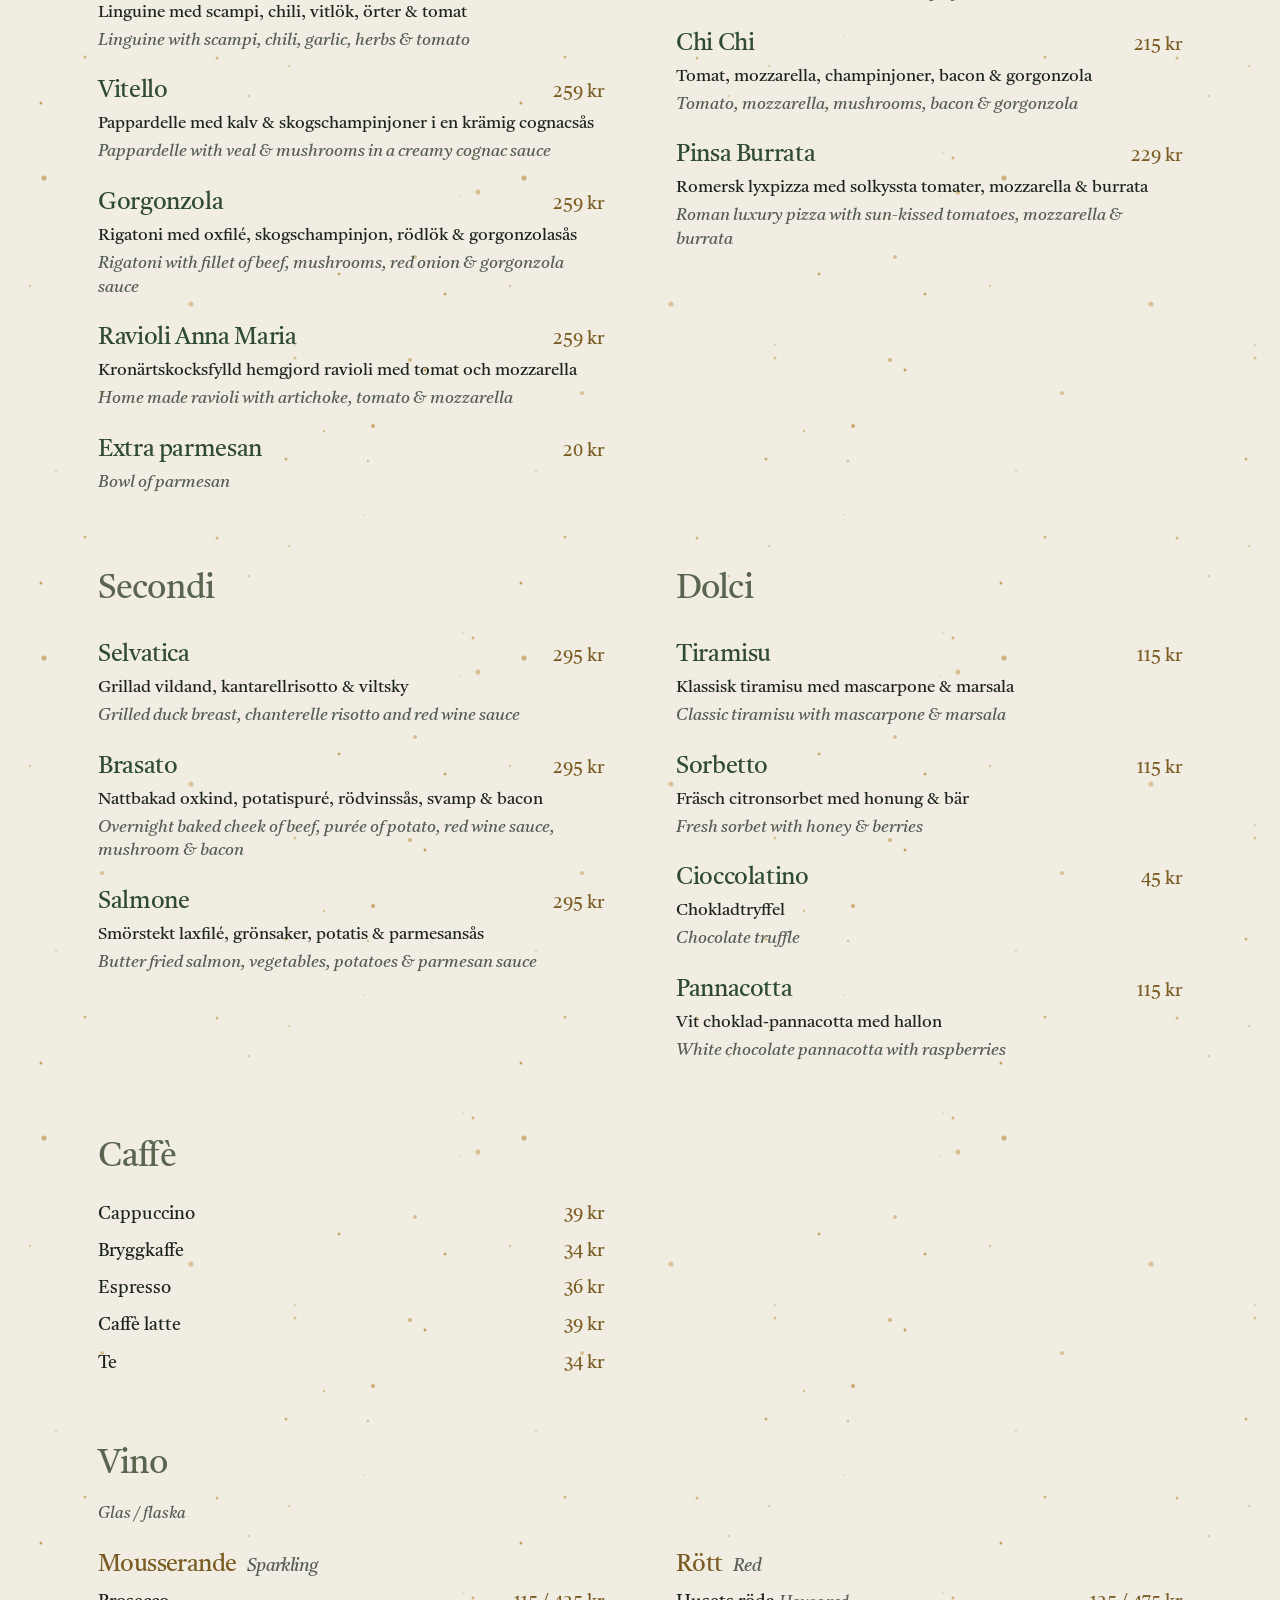
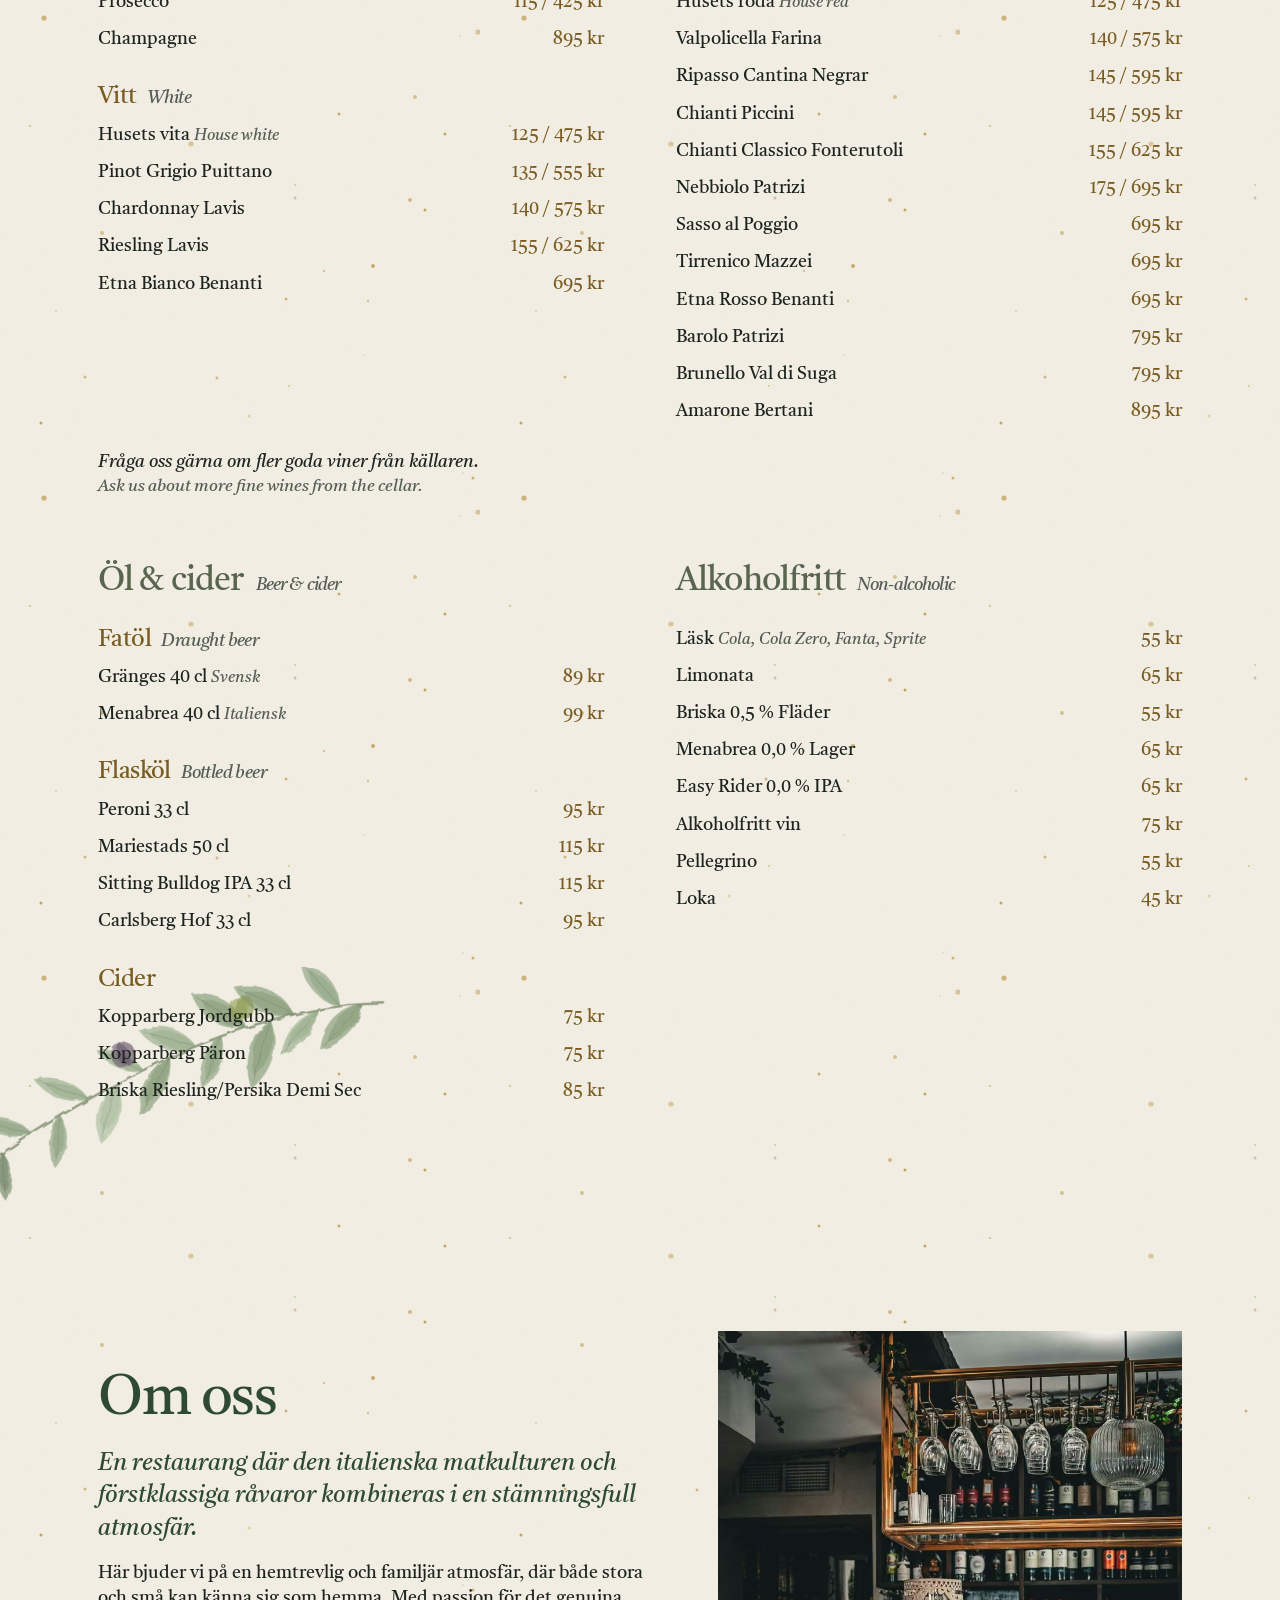
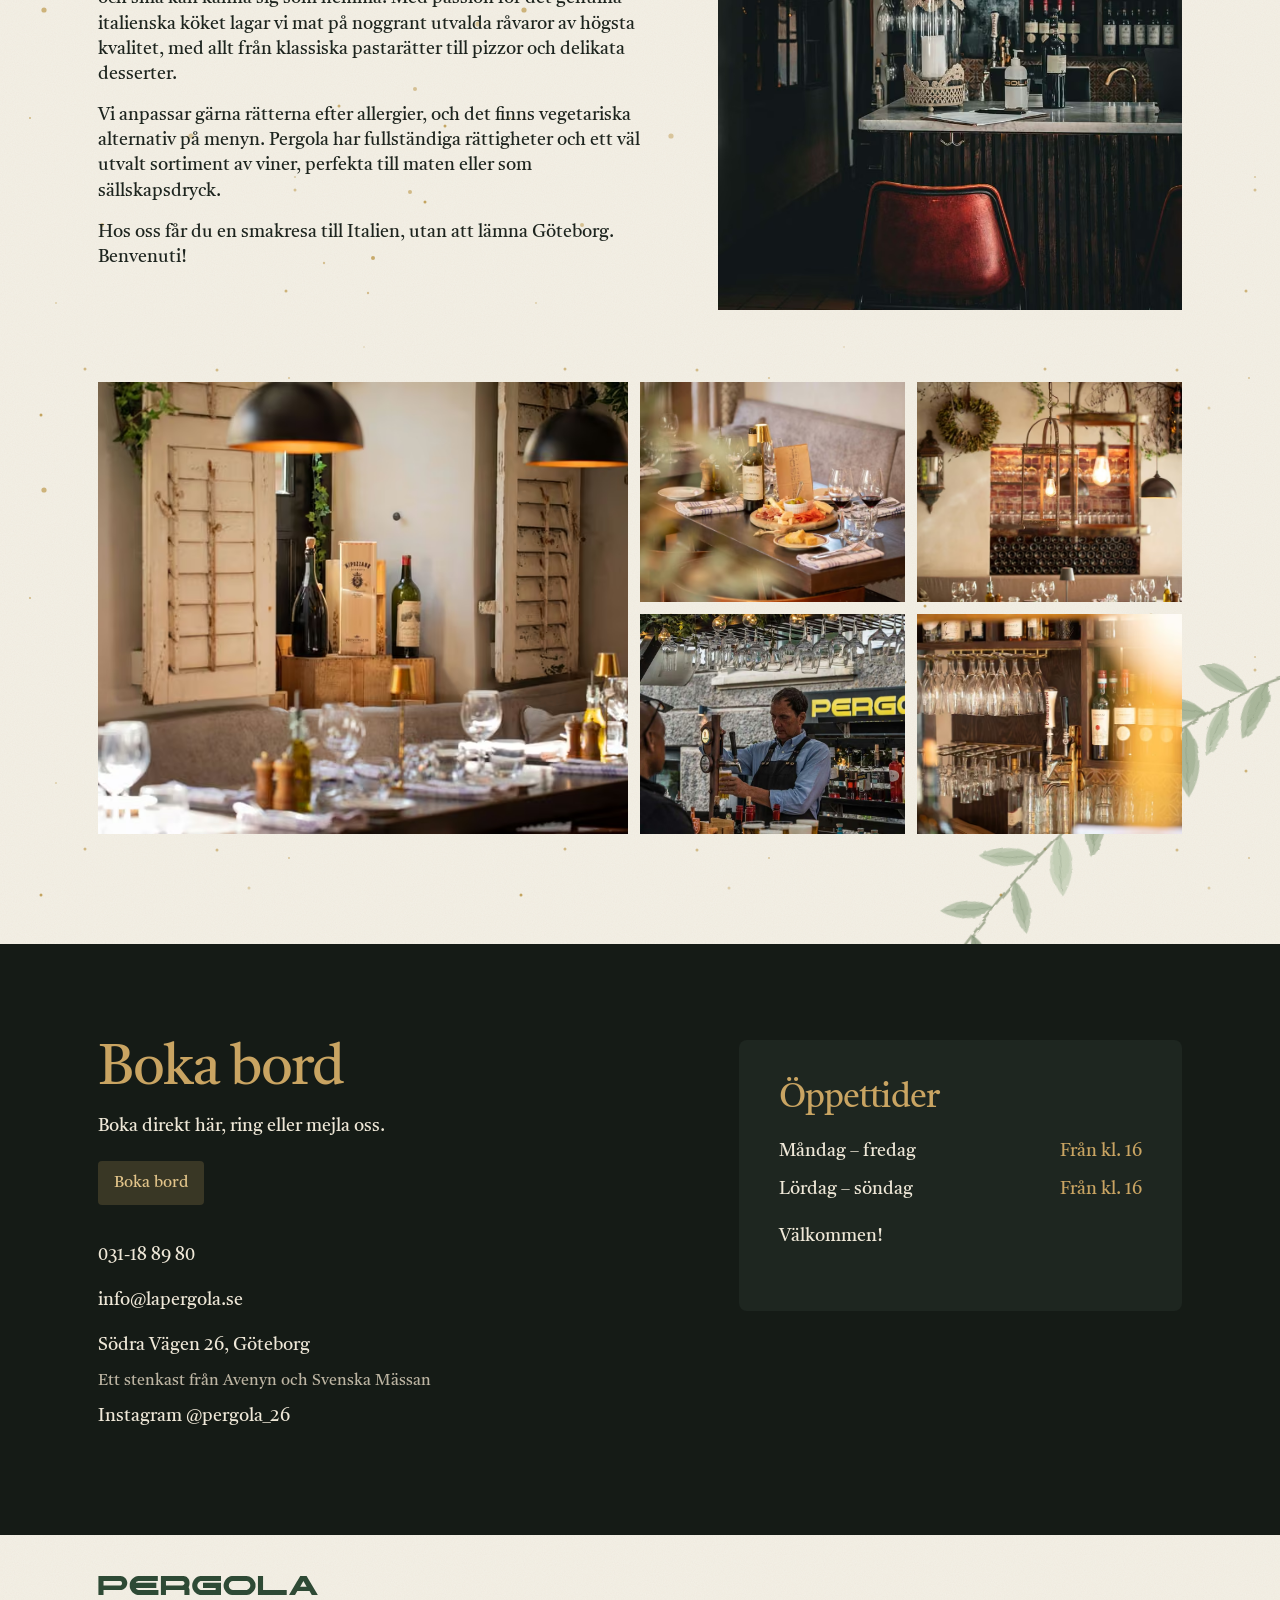
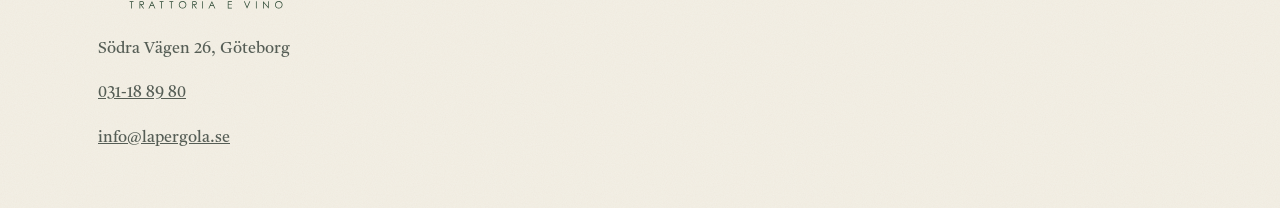
==== commit ed0b36db: "Söndagsrubriken heter bara Söndagsmiddag, utan avstavning Co-Authored-By: Claude Opus 5.5 <noreply@a" ====
--- a/index.html
+++ b/index.html
@@ -32,7 +32,7 @@
 <link rel="preconnect" href="https://fonts.googleapis.com">
 <link rel="preconnect" href="https://fonts.gstatic.com" crossorigin>
 <link href="https://fonts.googleapis.com/css2?family=Castoro:ital@0;1&display=swap" rel="stylesheet">
-<link rel="stylesheet" href="style.css?v=20">
+<link rel="stylesheet" href="style.css?v=21">
 <script src="https://www.bokabord.se/widget.min.js" async></script>
 </head>
 <body>
@@ -67,7 +67,7 @@
     <div class="wrap sondag-grid">
       <div class="sondag-kort">
         <p class="overrad" id="sondag-idag">Varje söndag</p>
-        <h2 id="sondag-rubrik">Söndagsmiddag på Pergola</h2>
+        <h2 id="sondag-rubrik">Söndagsmiddag</h2>
         <p class="sondag-pris">Tre rätter <span>295 kr</span></p>
         <ol class="sondag-ratter">
           <li><small>Förrätt</small>Bruschetta Classica</li>
--- a/style.css
+++ b/style.css
@@ -114,7 +114,7 @@
 .sondag-grid > *, .grupper > *, .vin-kolumner > *, .om-grid > *, .galleri > *, .hitta-grid > * { min-width: 0; }
 .sondag-grid { display: grid; grid-template-columns: 1fr 1fr; gap: clamp(24px, 4vw, 56px); align-items: center; }
 .sondag-kort { border-radius: var(--radie-kort); background: rgb(251 249 243 / .85); padding: clamp(28px, 4vw, 48px); }
-.sondag-kort h2 { margin-top: 6px; font-size: clamp(30px, 4vw, 44px); hyphens: auto; } /* avstavas hellre än att gå utanför kortet */
+.sondag-kort h2 { margin-top: 6px; font-size: clamp(30px, 4vw, 44px); }
 .sondag-pris { font-size: var(--s-brod); margin-top: 10px; }
 .sondag-pris span { color: var(--guld-text); }
 .sondag-ratter { list-style: none; padding: 0; margin: 20px 0 24px; display: grid; gap: 12px; font-size: var(--s-brod); line-height: 1.3; }
